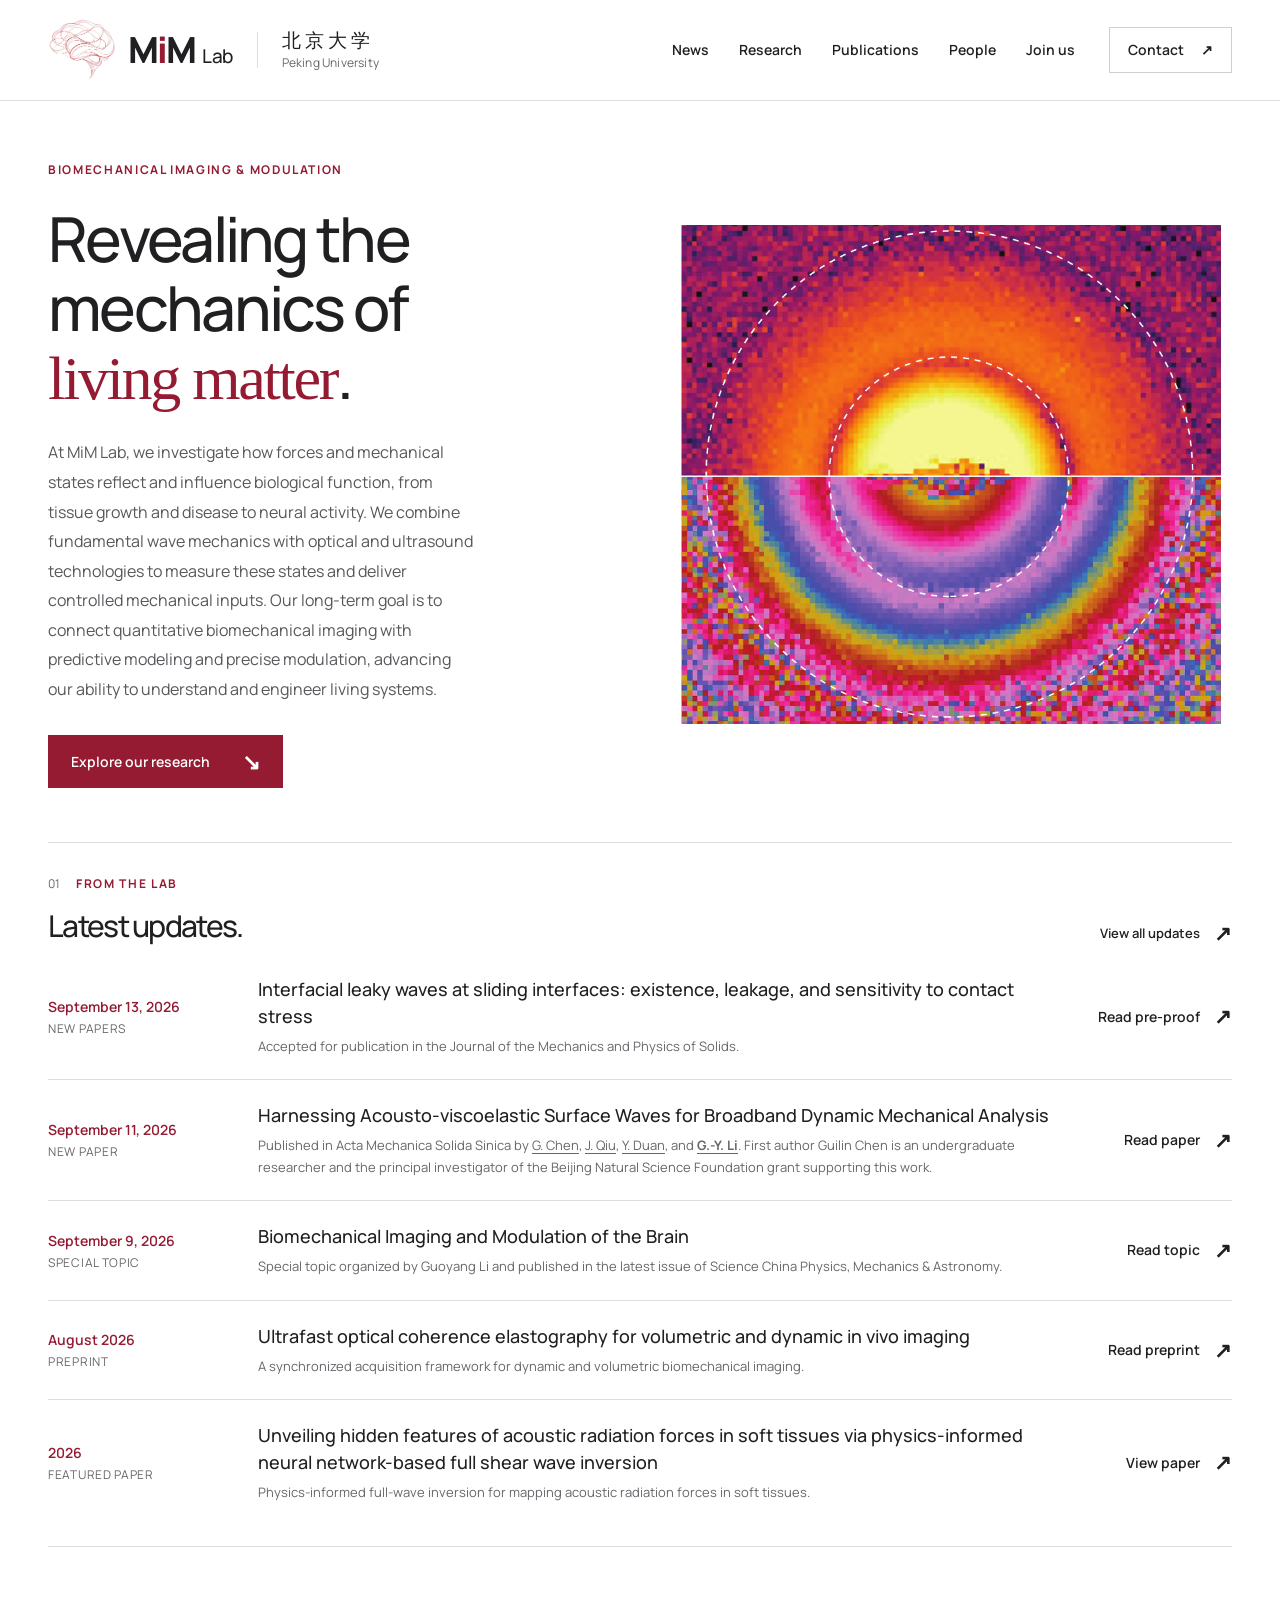
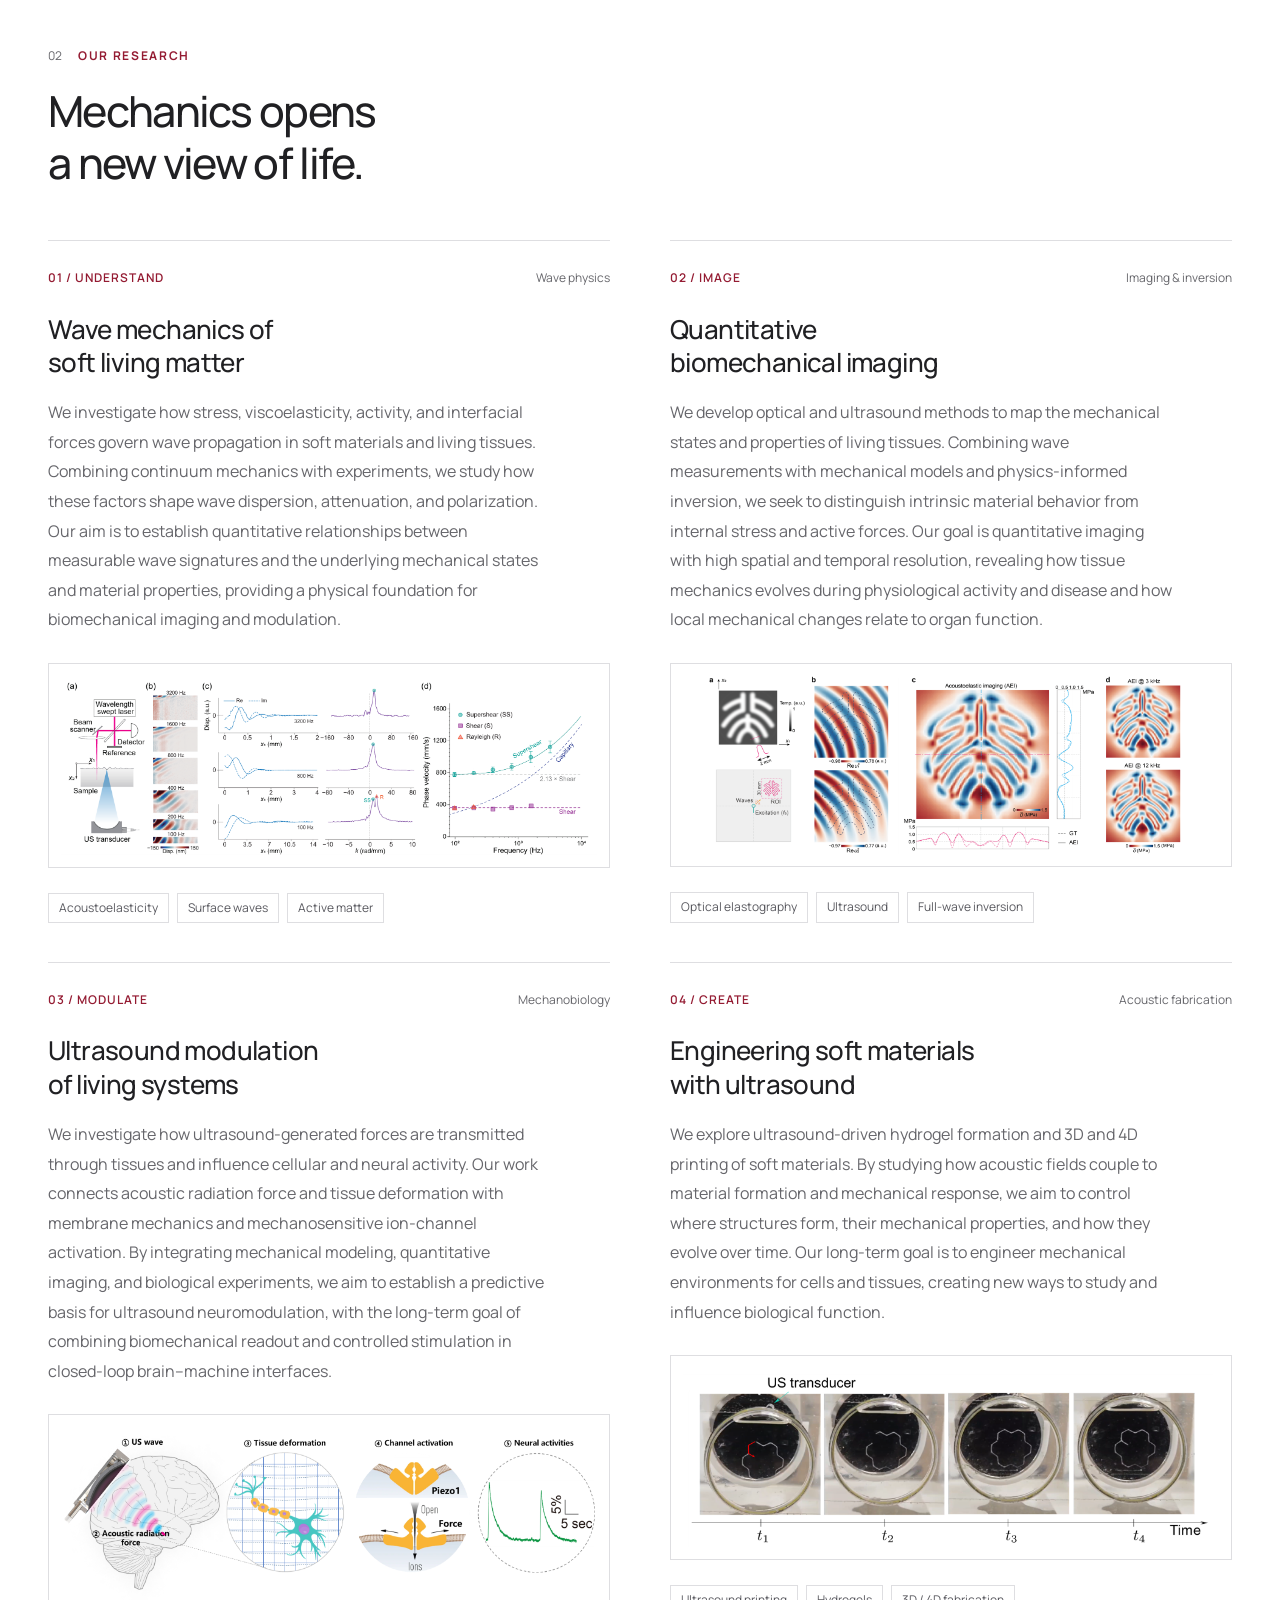
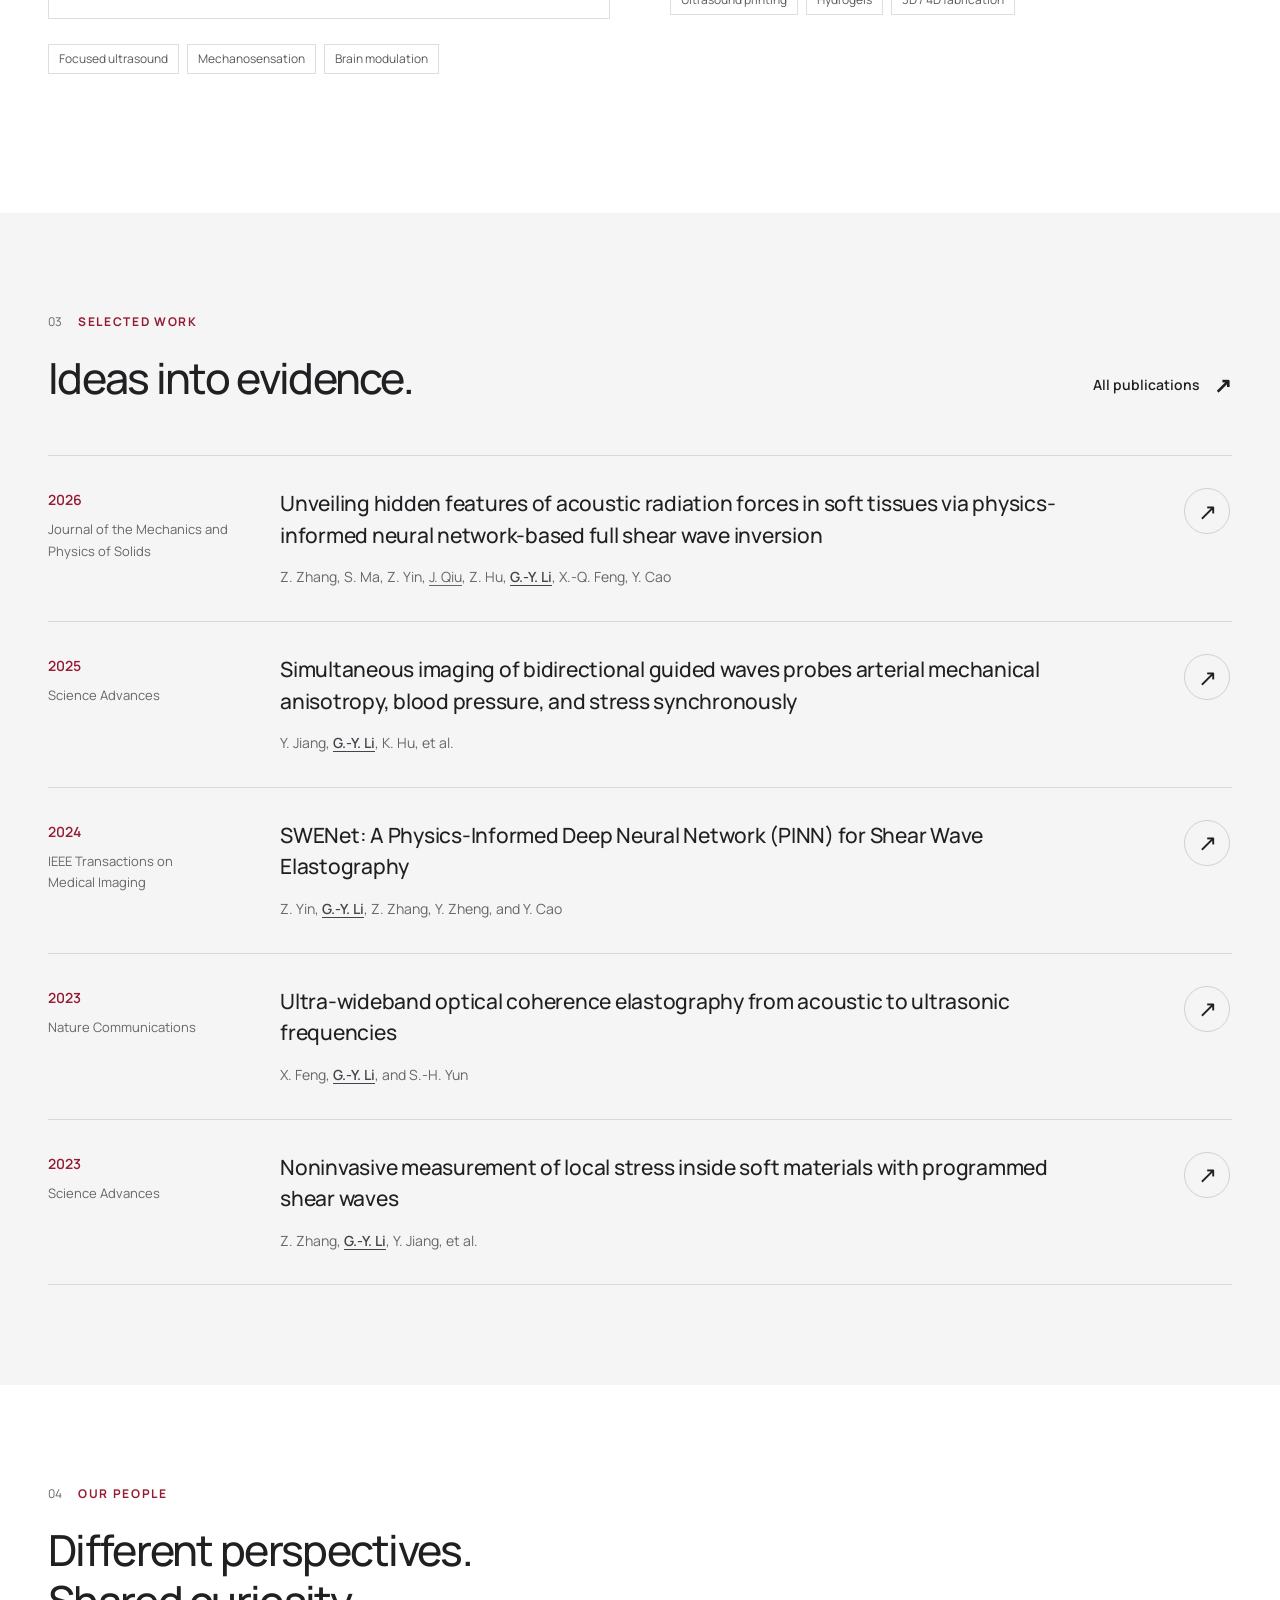
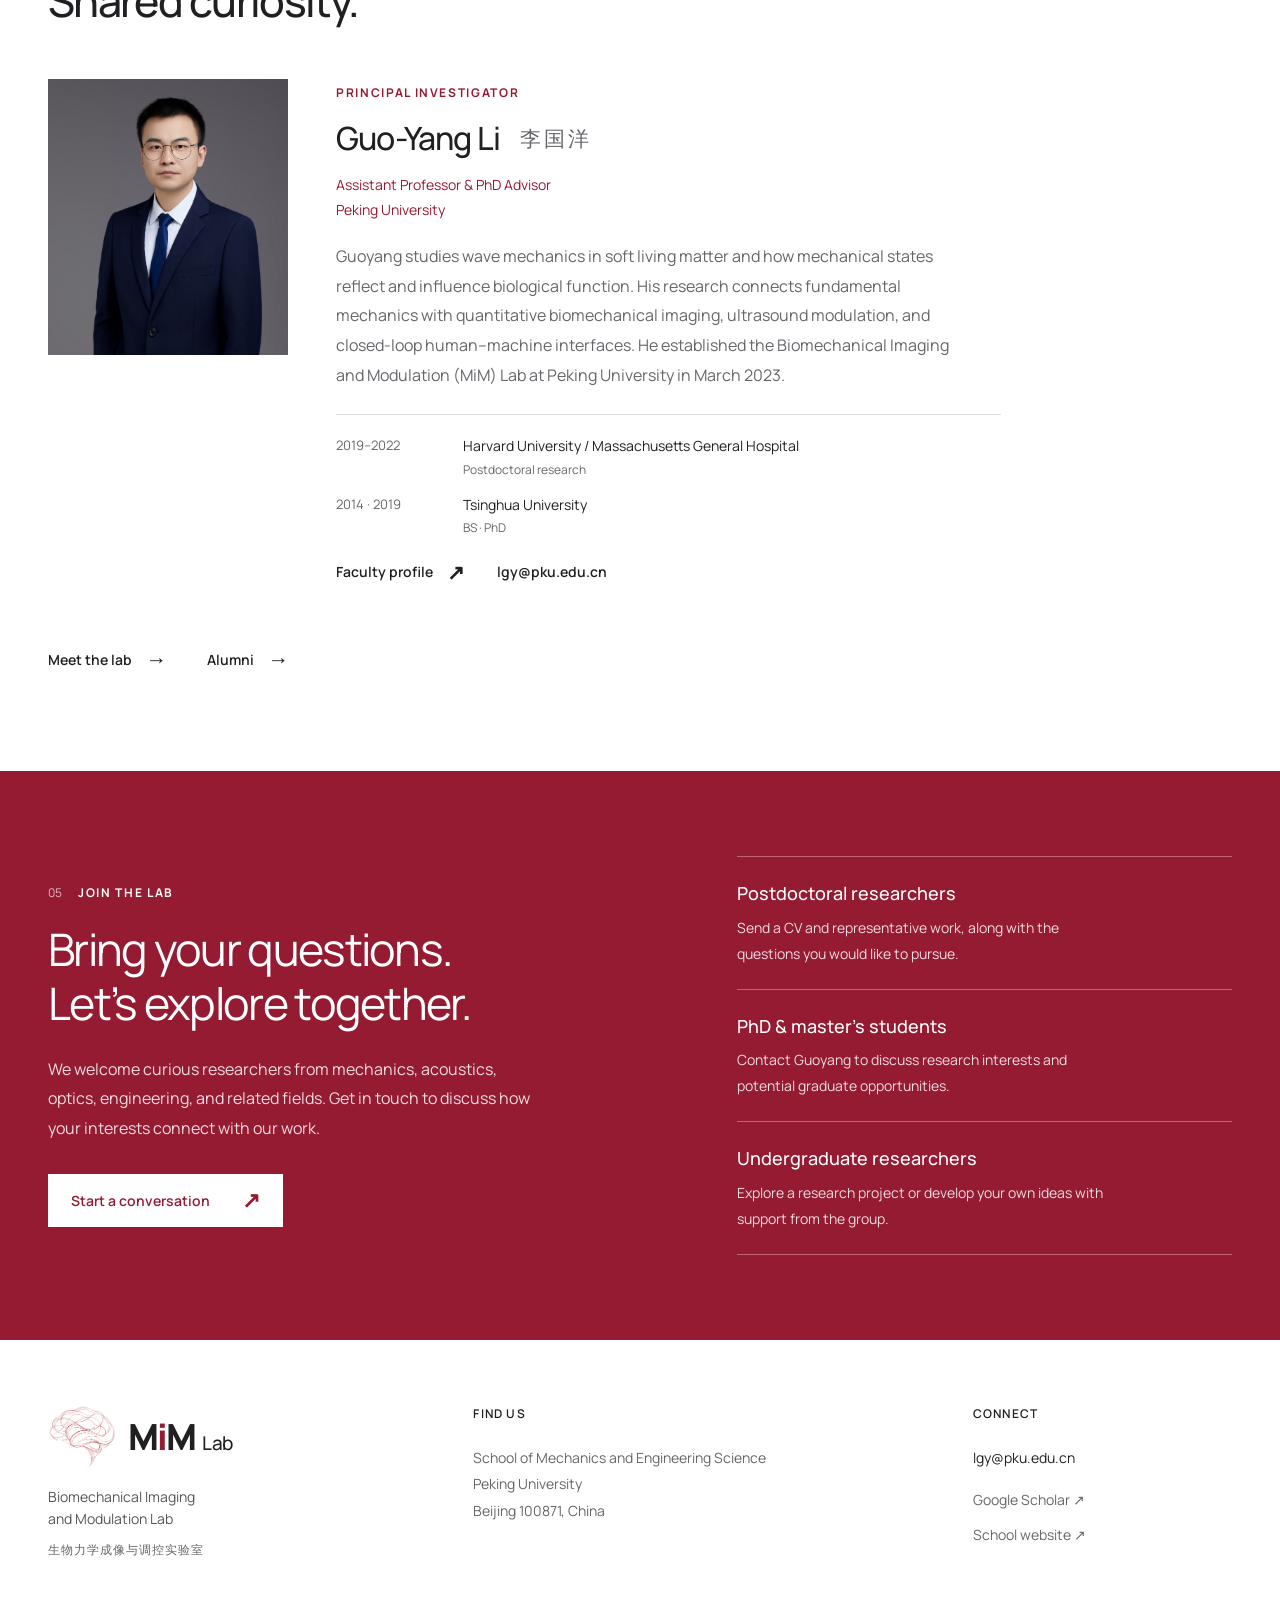
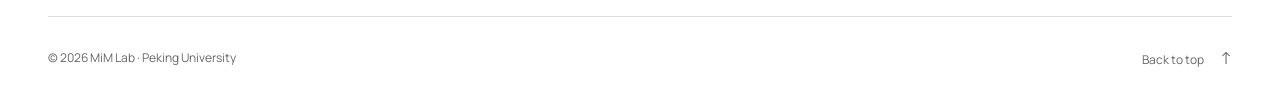
==== index.html @ 03160ec3 "Add files via upload" ====
<!doctype html>
<html lang="en">
<head>
  <meta charset="utf-8">
  <meta name="viewport" content="width=device-width, initial-scale=1">
  <meta name="theme-color" content="#941b32">
  <meta name="description" content="The Biomechanical Imaging and Modulation (MiM) Lab at Peking University explores wave mechanics in living matter and develops new ways to image and modulate tissue mechanics.">
  <meta property="og:title" content="MiM Lab | Biomechanical Imaging and Modulation">
  <meta property="og:description" content="Wave mechanics. Biomechanical imaging. Ultrasound modulation. Explore research and opportunities at Guo-Yang Li’s lab, Peking University.">
  <meta property="og:type" content="website">
  <title>MiM Lab | Biomechanical Imaging and Modulation · Peking University</title>
  <link rel="icon" href="assets/favicon.svg" type="image/svg+xml">
  <link rel="stylesheet" href="styles.css">
  <script src="app.js" defer></script>
</head>
<body>
  <a class="skip-link" href="#main">Skip to content</a>
  <header class="site-header">
    <div class="container header-inner">
      <a class="brand" href="#home" aria-label="MiM Lab home">
        <span class="brand-mark"><img class="lab-logo" src="assets/mim-lab-logo.png" alt="" width="645" height="604"><span class="wordmark">M<span>i</span>M<span class="lab-word">Lab</span></span></span>
        <span class="brand-divider" aria-hidden="true"></span>
        <span class="affiliation"><span lang="zh-CN">北京大学</span><span>Peking University</span></span>
      </a>
      <button class="menu-toggle" type="button" aria-expanded="false" aria-controls="primary-nav"><span class="menu-label">Menu</span><span class="menu-symbol" aria-hidden="true"><span></span><span></span></span></button>
      <nav id="primary-nav" class="primary-nav" aria-label="Main navigation">
        <a href="#news">News</a>
        <a href="#research">Research</a>
        <a href="#publications">Publications</a>
        <a href="#people" data-section="people">People</a>
        <a href="#join">Join us</a>
        <a class="nav-contact" href="#contact">Contact <span aria-hidden="true">↗</span></a>
      </nav>
    </div>
  </header>

  <main id="main">
    <section id="home" class="hero container" aria-labelledby="hero-title">
      <div class="hero-copy">
        <p class="eyebrow">Biomechanical Imaging &amp; Modulation</p>
        <h1 id="hero-title">Revealing the<br>mechanics of<br><em>living matter</em>.</h1>
        <p class="hero-description">At MiM Lab, we investigate how forces and mechanical states reflect and influence biological function, from tissue growth and disease to neural activity. We combine fundamental wave mechanics with optical and ultrasound technologies to measure these states and deliver controlled mechanical inputs. Our long-term goal is to connect quantitative biomechanical imaging with predictive modeling and precise modulation, advancing our ability to understand and engineer living systems.</p>
        <a class="button button-red" href="#research">Explore our research <span aria-hidden="true">↘</span></a>
      </div>
      <figure class="hero-visual">
        <img src="assets/cover.png" alt="Two color maps with concentric patterns and dashed circular guides." width="494" height="533" fetchpriority="high">
      </figure>
    </section>

    <div class="container">
      <section id="news" class="lab-news" aria-labelledby="news-title">
        <div class="news-heading">
          <div><p class="eyebrow section-label"><span>01</span> From the lab</p><h2 id="news-title">Latest updates.</h2></div>
          <div class="news-heading-side"><a class="text-link news-archive-link" href="news.html">View all updates <span aria-hidden="true">↗</span></a></div>
        </div>
        <ol class="news-list">
          <li class="news-item is-latest">
            <div class="news-date"><span><time datetime="2026-09-13">September 13, 2026</time></span><span>New papers</span></div>
            <div class="news-body"><h3><a href="https://www.sciencedirect.com/science/article/abs/pii/S0022509626003558" target="_blank" rel="noopener noreferrer">Interfacial leaky waves at sliding interfaces: existence, leakage, and sensitivity to contact stress</a></h3><p>Accepted for publication in the Journal of the Mechanics and Physics of Solids.</p></div>
            <a class="text-link news-link" href="https://www.sciencedirect.com/science/article/abs/pii/S0022509626003558" target="_blank" rel="noopener noreferrer">Read pre-proof <span aria-hidden="true">↗</span></a>
          </li>
          <li class="news-item">
            <div class="news-date"><span><time datetime="2026-09-11">September 11, 2026</time></span><span>New paper</span></div>
            <div class="news-body"><h3><a href="https://scholar.google.com/citations?view_op=view_citation&amp;hl=en&amp;user=QtkQ_qQAAAAJ&amp;sortby=pubdate&amp;citation_for_view=QtkQ_qQAAAAJ:4fKUyHm3Qg0C" target="_blank" rel="noopener noreferrer">Harnessing Acousto-viscoelastic Surface Waves for Broadband Dynamic Mechanical Analysis</a></h3><p>Published in Acta Mechanica Solida Sinica by <span class="lab-author" title="Guilin Chen">G. Chen</span>, <span class="lab-author" title="Jing Qiu">J. Qiu</span>, <span class="lab-author" title="Yiwei Duan">Y. Duan</span>, and <strong><span class="lab-author" title="Guo-Yang Li">G.-Y. Li</span></strong>. First author Guilin Chen is an undergraduate researcher and the principal investigator of the Beijing Natural Science Foundation grant supporting this work.</p></div>
            <a class="text-link news-link" href="https://scholar.google.com/citations?view_op=view_citation&amp;hl=en&amp;user=QtkQ_qQAAAAJ&amp;sortby=pubdate&amp;citation_for_view=QtkQ_qQAAAAJ:4fKUyHm3Qg0C" target="_blank" rel="noopener noreferrer">Read paper <span aria-hidden="true">↗</span></a>
          </li>
          <li class="news-item">
            <div class="news-date"><span><time datetime="2026-09-09">September 9, 2026</time></span><span>Special topic</span></div>
            <div class="news-body"><h3><a href="https://link.springer.com/article/10.1007/s11433-026-3108-4" target="_blank" rel="noopener noreferrer">Biomechanical Imaging and Modulation of the Brain</a></h3><p>Special topic organized by Guoyang Li and published in the latest issue of Science China Physics, Mechanics &amp; Astronomy.</p></div>
            <a class="text-link news-link" href="https://link.springer.com/article/10.1007/s11433-026-3108-4" target="_blank" rel="noopener noreferrer">Read topic <span aria-hidden="true">↗</span></a>
          </li>
          <li class="news-item">
            <div class="news-date"><span>August 2026</span><span>Preprint</span></div>
            <div class="news-body"><h3><a href="https://arxiv.org/abs/2608.19566" target="_blank" rel="noopener noreferrer">Ultrafast optical coherence elastography for volumetric and dynamic in vivo imaging</a></h3><p>A synchronized acquisition framework for dynamic and volumetric biomechanical imaging.</p></div>
            <a class="text-link news-link" href="https://arxiv.org/abs/2608.19566" target="_blank" rel="noopener noreferrer">Read preprint <span aria-hidden="true">↗</span></a>
          </li>
          <li class="news-item">
            <div class="news-date"><span>2026</span><span>Featured paper</span></div>
            <div class="news-body"><h3><a href="https://www.sciencedirect.com/science/article/pii/S0022509625003023" target="_blank" rel="noopener noreferrer">Unveiling hidden features of acoustic radiation forces in soft tissues via physics-informed neural network-based full shear wave inversion</a></h3><p>Physics-informed full-wave inversion for mapping acoustic radiation forces in soft tissues.</p></div>
            <a class="text-link news-link" href="https://www.sciencedirect.com/science/article/pii/S0022509625003023" target="_blank" rel="noopener noreferrer">View paper <span aria-hidden="true">↗</span></a>
          </li>
        </ol>
      </section>
    </div>

    <section id="research" class="section container" aria-labelledby="research-title">
      <div class="section-heading">
        <div><p class="eyebrow section-label"><span>02</span> Our research</p><h2 id="research-title">Mechanics opens<br>a new view of life.</h2></div>
      </div>
      <div class="research-grid">
        <article class="research-item">
          <div class="research-top"><span class="research-index">01 / UNDERSTAND</span><span class="research-keyword">Wave physics</span></div>
          <h3>Wave mechanics of<br>soft living matter</h3>
          <p>We investigate how stress, viscoelasticity, activity, and interfacial forces govern wave propagation in soft materials and living tissues. Combining continuum mechanics with experiments, we study how these factors shape wave dispersion, attenuation, and polarization. Our aim is to establish quantitative relationships between measurable wave signatures and the underlying mechanical states and material properties, providing a physical foundation for biomechanical imaging and modulation.</p>
          <figure class="research-figure"><img src="assets/research/fig1.png" width="1772" height="591" alt="Ultrasound excitation, optical measurement, wave fields and dispersion of supershear, shear and Rayleigh waves." loading="lazy" decoding="async"></figure>
          <ul class="tags" aria-label="Research topics"><li>Acoustoelasticity</li><li>Surface waves</li><li>Active matter</li></ul>
        </article>
        <article class="research-item">
          <div class="research-top"><span class="research-index">02 / IMAGE</span><span class="research-keyword">Imaging &amp; inversion</span></div>
          <h3>Quantitative<br>biomechanical imaging</h3>
          <p>We develop optical and ultrasound methods to map the mechanical states and properties of living tissues. Combining wave measurements with mechanical models and physics-informed inversion, we seek to distinguish intrinsic material behavior from internal stress and active forces. Our goal is quantitative imaging with high spatial and temporal resolution, revealing how tissue mechanics evolves during physiological activity and disease and how local mechanical changes relate to organ function.</p>
          <figure class="research-figure"><img src="assets/research/fig2.png" width="1772" height="590" alt="Acoustoelastic imaging workflow showing measured wave fields and reconstructed stress distributions." loading="lazy" decoding="async"></figure>
          <ul class="tags" aria-label="Research topics"><li>Optical elastography</li><li>Ultrasound</li><li>Full-wave inversion</li></ul>
        </article>
        <article class="research-item">
          <div class="research-top"><span class="research-index">03 / MODULATE</span><span class="research-keyword">Mechanobiology</span></div>
          <h3>Ultrasound modulation<br>of living systems</h3>
          <p>We investigate how ultrasound-generated forces are transmitted through tissues and influence cellular and neural activity. Our work connects acoustic radiation force and tissue deformation with membrane mechanics and mechanosensitive ion-channel activation. By integrating mechanical modeling, quantitative imaging, and biological experiments, we aim to establish a predictive basis for ultrasound neuromodulation, with the long-term goal of combining biomechanical readout and controlled stimulation in closed-loop brain–machine interfaces.</p>
          <figure class="research-figure"><img src="assets/research/fig3.png" width="1759" height="586" alt="Ultrasound-induced acoustic radiation force, tissue deformation, Piezo1 activation and a cellular response trace." loading="lazy" decoding="async"></figure>
          <ul class="tags" aria-label="Research topics"><li>Focused ultrasound</li><li>Mechanosensation</li><li>Brain modulation</li></ul>
        </article>
        <article class="research-item">
          <div class="research-top"><span class="research-index">04 / CREATE</span><span class="research-keyword">Acoustic fabrication</span></div>
          <h3>Engineering soft materials<br>with ultrasound</h3>
          <p>We explore ultrasound-driven hydrogel formation and 3D and 4D printing of soft materials. By studying how acoustic fields couple to material formation and mechanical response, we aim to control where structures form, their mechanical properties, and how they evolve over time. Our long-term goal is to engineer mechanical environments for cells and tissues, creating new ways to study and influence biological function.</p>
          <figure class="research-figure"><img src="assets/research/fig4.png" width="1759" height="586" alt="Time sequence showing an ultrasound transducer and changes in the shape of a soft structure." loading="lazy" decoding="async"></figure>
          <ul class="tags" aria-label="Research topics"><li>Ultrasound printing</li><li>Hydrogels</li><li>3D / 4D fabrication</li></ul>
        </article>
      </div>
    </section>

    <section id="publications" class="publications section" aria-labelledby="publications-title">
      <div class="container">
        <div class="section-heading publications-heading">
          <div><p class="eyebrow section-label"><span>03</span> Selected work</p><h2 id="publications-title">Ideas into evidence.</h2></div>
          <a class="text-link" href="publications.html">All publications <span aria-hidden="true">↗</span></a>
        </div>
        <div class="publication-list">
          <article class="publication">
            <div class="publication-meta"><span class="publication-year">2026</span><span>Journal of the Mechanics and Physics of Solids</span></div>
            <div class="publication-body"><h3><a href="https://www.sciencedirect.com/science/article/pii/S0022509625003023" target="_blank" rel="noopener noreferrer">Unveiling hidden features of acoustic radiation forces in soft tissues via physics-informed neural network-based full shear wave inversion</a></h3><p>Z. Zhang, S. Ma, Z. Yin, <span class="lab-author" title="Jing Qiu">J. Qiu</span>, Z. Hu, <strong><span class="lab-author" title="Guo-Yang Li">G.-Y. Li</span></strong>, X.-Q. Feng, Y. Cao</p></div>
            <a class="paper-link" href="https://www.sciencedirect.com/science/article/pii/S0022509625003023" target="_blank" rel="noopener noreferrer" aria-label="Read the acoustic radiation force inversion paper"><span aria-hidden="true">↗</span></a>
          </article>
          <article class="publication">
            <div class="publication-meta"><span class="publication-year">2025</span><span>Science Advances</span></div>
            <div class="publication-body"><h3><a href="https://doi.org/10.1126/sciadv.adv5660" target="_blank" rel="noopener noreferrer">Simultaneous imaging of bidirectional guided waves probes arterial mechanical anisotropy, blood pressure, and stress synchronously</a></h3><p>Y. Jiang, <strong><span class="lab-author" title="Guo-Yang Li">G.-Y. Li</span></strong>, K. Hu, et al.</p></div>
            <a class="paper-link" href="https://doi.org/10.1126/sciadv.adv5660" target="_blank" rel="noopener noreferrer" aria-label="Read the 2025 Science Advances paper on arterial guided waves"><span aria-hidden="true">↗</span></a>
          </article>
          <article class="publication">
            <div class="publication-meta"><span class="publication-year">2024</span><span>IEEE Transactions on<br>Medical Imaging</span></div>
            <div class="publication-body"><h3><a href="https://doi.org/10.1109/TMI.2023.3338178" target="_blank" rel="noopener noreferrer">SWENet: A Physics-Informed Deep Neural Network (PINN) for Shear Wave Elastography</a></h3><p>Z. Yin, <strong><span class="lab-author" title="Guo-Yang Li">G.-Y. Li</span></strong>, Z. Zhang, Y. Zheng, and Y. Cao</p></div>
            <a class="paper-link" href="https://doi.org/10.1109/TMI.2023.3338178" target="_blank" rel="noopener noreferrer" aria-label="Read the SWENet paper"><span aria-hidden="true">↗</span></a>
          </article>
          <article class="publication">
            <div class="publication-meta"><span class="publication-year">2023</span><span>Nature Communications</span></div>
            <div class="publication-body"><h3><a href="https://doi.org/10.1038/s41467-023-40625-y" target="_blank" rel="noopener noreferrer">Ultra-wideband optical coherence elastography from acoustic to ultrasonic frequencies</a></h3><p>X. Feng, <strong><span class="lab-author" title="Guo-Yang Li">G.-Y. Li</span></strong>, and S.-H. Yun</p></div>
            <a class="paper-link" href="https://doi.org/10.1038/s41467-023-40625-y" target="_blank" rel="noopener noreferrer" aria-label="Read the ultra-wideband optical coherence elastography paper"><span aria-hidden="true">↗</span></a>
          </article>
          <article class="publication">
            <div class="publication-meta"><span class="publication-year">2023</span><span>Science Advances</span></div>
            <div class="publication-body"><h3><a href="https://doi.org/10.1126/sciadv.add4082" target="_blank" rel="noopener noreferrer">Noninvasive measurement of local stress inside soft materials with programmed shear waves</a></h3><p>Z. Zhang, <strong><span class="lab-author" title="Guo-Yang Li">G.-Y. Li</span></strong>, Y. Jiang, et al.</p></div>
            <a class="paper-link" href="https://doi.org/10.1126/sciadv.add4082" target="_blank" rel="noopener noreferrer" aria-label="Read the programmed shear waves stress measurement paper"><span aria-hidden="true">↗</span></a>
          </article>
        </div>
      </div>
    </section>

    <section id="people" class="section container" aria-labelledby="people-title">
      <div class="section-heading">
        <div><p class="eyebrow section-label"><span>04</span> Our people</p><h2 id="people-title">Different perspectives.<br>Shared curiosity.</h2></div>
      </div>
      <article class="pi-profile">
        <figure class="pi-portrait"><img src="assets/guoyang-li.jpg" alt="Guo-Yang Li, principal investigator of the MiM Lab" width="1472" height="1692" loading="lazy"></figure>
        <div class="pi-bio">
          <p class="eyebrow">Principal investigator</p>
          <h3>Guo-Yang Li <span lang="zh-CN">李国洋</span></h3>
          <p class="pi-position">Assistant Professor &amp; PhD Advisor<br>Peking University</p>
          <p>Guoyang studies wave mechanics in soft living matter and how mechanical states reflect and influence biological function. His research connects fundamental mechanics with quantitative biomechanical imaging, ultrasound modulation, and closed-loop human–machine interfaces. He established the Biomechanical Imaging and Modulation (MiM) Lab at Peking University in March 2023.</p>
          <div class="education" aria-label="Education and experience">
            <div><span>2019–2022</span><p>Harvard University / Massachusetts General Hospital<small>Postdoctoral research</small></p></div>
            <div><span>2014 · 2019</span><p>Tsinghua University<small>BS · PhD</small></p></div>
          </div>
          <div class="profile-links"><a class="text-link" href="https://mech.pku.edu.cn/jzyg/szdw/L/a373c9d3a0cb4d0e8516825bb2719d7d.htm" target="_blank" rel="noopener noreferrer">Faculty profile <span aria-hidden="true">↗</span></a><a class="text-link" href="mailto:lgy@pku.edu.cn">lgy@pku.edu.cn</a></div>
        </div>
      </article>
      <div class="people-links"><a class="text-link" href="people.html">Meet the lab <span aria-hidden="true">→</span></a><a class="text-link" href="people.html#alumni">Alumni <span aria-hidden="true">→</span></a></div>
    </section>

    <section id="join" class="join-section" aria-labelledby="join-title">
      <div class="container join-inner">
        <div class="join-copy"><p class="eyebrow section-label"><span>05</span> Join the lab</p><h2 id="join-title">Bring your questions.<br>Let’s explore together.</h2><p>We welcome curious researchers from mechanics, acoustics, optics, engineering, and related fields. Get in touch to discuss how your interests connect with our work.</p><a class="button button-white" href="mailto:lgy@pku.edu.cn?subject=Inquiry%20about%20joining%20MiM%20Lab">Start a conversation <span aria-hidden="true">↗</span></a></div>
        <div class="opportunities">
          <div><h3>Postdoctoral researchers</h3><p>Send a CV and representative work, along with the questions you would like to pursue.</p></div>
          <div><h3>PhD &amp; master’s students</h3><p>Contact Guoyang to discuss research interests and potential graduate opportunities.</p></div>
          <div><h3>Undergraduate researchers</h3><p>Explore a research project or develop your own ideas with support from the group.</p></div>
        </div>
      </div>
    </section>
  </main>

  <footer id="contact" class="site-footer">
    <div class="container">
      <div class="footer-main">
        <div class="footer-identity"><a class="footer-brand" href="#home" aria-label="Back to MiM Lab home"><img class="lab-logo" src="assets/mim-lab-logo.png" alt="" width="645" height="604" loading="lazy"><span class="wordmark">M<span>i</span>M<span class="lab-word">Lab</span></span></a><p>Biomechanical Imaging<br>and Modulation Lab</p><span lang="zh-CN">生物力学成像与调控实验室</span></div>
        <div><h2>Find us</h2><address>School of Mechanics and Engineering Science<br>Peking University<br>Beijing 100871, China</address></div>
        <div><h2>Connect</h2><a class="footer-email" href="mailto:lgy@pku.edu.cn">lgy@pku.edu.cn</a><a href="https://scholar.google.com/citations?hl=en&amp;user=QtkQ_qQAAAAJ" target="_blank" rel="noopener noreferrer">Google Scholar <span aria-hidden="true">↗</span></a><a href="https://mech.pku.edu.cn/" target="_blank" rel="noopener noreferrer">School website <span aria-hidden="true">↗</span></a></div>
      </div>
      <div class="footer-bottom"><p>© 2026 MiM Lab · Peking University</p><a href="#home">Back to top <span aria-hidden="true">↑</span></a></div>
    </div>
  </footer>
</body>
</html>
---- styles.css ----
@font-face{font-family:Manrope;src:url('assets/manrope-latin.woff2') format('woff2');font-style:normal;font-weight:400 800;font-display:swap}
:root{--ink:#202023;--muted:#66666b;--red:#941b32;--red-dark:#791328;--line:#dedee1;--paper:#fff;--soft:#f5f5f6;--serif:Georgia,'Times New Roman',serif;--sans:Manrope,Arial,'Helvetica Neue','Microsoft YaHei',sans-serif;--width:1280px;--gutter:48px}
*{box-sizing:border-box}
html{scroll-behavior:smooth;scroll-padding-top:112px}
body{margin:0;background:var(--paper);color:var(--ink);font-family:var(--sans);font-size:16px;line-height:1.7;-webkit-font-smoothing:antialiased}
em,i{font-style:normal}
body,button,a{-webkit-tap-highlight-color:transparent}
a{color:inherit;text-decoration:none}
button{font:inherit;color:inherit}
img{max-width:100%;height:auto;display:block}
h1,h2,h3,h4,p,figure{margin:0}
a,button{touch-action:manipulation}
a:focus-visible,button:focus-visible{outline:3px solid #ba4c65;outline-offset:6px}
::selection{background:#ead1d7;color:#511123}
.container{width:min(var(--width),calc(100% - var(--gutter)*2));margin-inline:auto}
.skip-link{position:fixed;z-index:100;left:16px;top:12px;padding:10px 20px;background:var(--ink);color:white;transform:translateY(-160%)}
.skip-link:focus{transform:none}
.site-header{position:sticky;top:0;z-index:20;border-bottom:1px solid var(--line);background:rgba(255,255,255,.97)}
.header-inner{min-height:100px;display:flex;align-items:center;justify-content:space-between;gap:30px}
.brand{display:inline-flex;align-items:center;gap:24px;flex-shrink:0}
.brand-mark,.footer-brand{display:inline-flex;align-items:center;gap:12px;vertical-align:middle}
.lab-logo{width:68px;height:auto;flex-shrink:0}
.wordmark{display:inline-block;font-size:36px;font-weight:800;line-height:1.2;letter-spacing:-2px;white-space:nowrap}
.wordmark>span:not(.lab-word){color:var(--red)}
.wordmark .lab-word{font-size:19px;font-weight:500;letter-spacing:-.5px;margin-left:7px}
.brand-divider{height:36px;width:1px;background:var(--line)}
.affiliation{display:flex;flex-direction:column;line-height:1.4}
.affiliation span:first-child{font-family:var(--serif);font-size:19px;letter-spacing:4px}
.affiliation span:last-child{font-size:12px;color:var(--muted);letter-spacing:.2px}
.primary-nav{display:flex;align-items:center;gap:30px;font-size:14px;font-weight:600}
.primary-nav>a{position:relative;padding:10px 0;white-space:nowrap}
.primary-nav>a:not(.nav-contact)::after{content:'';position:absolute;height:2px;background:var(--red);left:0;right:0;bottom:3px;transform:scaleX(0);transform-origin:left;transition:transform .2s}
.primary-nav>a:hover::after,.primary-nav>a[aria-current='location']::after,.primary-nav>a[aria-current='page']::after{transform:scaleX(1)}
.primary-nav .nav-contact{border:1px solid #cfcfd2;padding:10px 18px;margin-left:4px}
.nav-contact span{margin-left:14px}
.nav-contact:hover{border-color:var(--red);color:var(--red)}
.menu-toggle{display:none}
.hero{display:grid;grid-template-columns:1.06fr 1fr;align-items:center;gap:36px;padding-block:60px 54px}
.eyebrow{font-size:12px;font-weight:700;letter-spacing:1.65px;text-transform:uppercase;color:var(--red);line-height:1.55}
.hero h1{font-size:clamp(46px,4.85vw,72px);line-height:1.11;font-weight:500;letter-spacing:-2.7px;margin-top:25px}
.hero h1 em{font-family:var(--serif);font-weight:400;letter-spacing:-2.3px;color:var(--red)}
.hero-description{font-size:16px;line-height:1.85;max-width:430px;margin-top:25px;color:#57575c}
.button{display:inline-flex;align-items:center;justify-content:space-between;gap:32px;padding:14px 22px;font-size:14px;font-weight:600;min-height:52px;border:1px solid transparent;transition:background .18s,transform .18s}
.button:hover{transform:translateY(-2px)}
.button span{font-size:22px;line-height:1}
.button-red{background:var(--red);color:#fff;margin-top:30px}
.button-red:hover{background:var(--red-dark)}
.hero-location{font-size:12px;line-height:1.75;color:var(--muted);margin-top:35px}
.hero-visual{position:relative;align-self:stretch;display:flex;flex-direction:column;justify-content:center;min-width:0}
.hero-visual>img{display:block;width:100%;height:auto;object-fit:contain;background:#fff}
.hero-visual figcaption{display:flex;align-items:center;justify-content:flex-end;gap:16px;padding-top:12px;font-size:12px;line-height:1.5;color:var(--muted)}
.image-note{font-size:12px;text-align:right}
.latest{display:grid;grid-template-columns:180px 1fr auto;align-items:center;gap:34px;padding:25px 0;border-block:1px solid var(--line)}
.latest-label{display:flex;flex-direction:column;gap:5px}
.latest-label>span:last-child{font-size:12px;color:var(--muted)}
.latest-title{max-width:680px;font-size:16px;font-weight:500;line-height:1.65}
.latest-title:hover{color:var(--red)}
.text-link{display:inline-flex;align-items:center;gap:14px;font-size:14px;font-weight:600;line-height:1.6}
.text-link span{font-size:21px;line-height:1;flex-shrink:0}
.text-link:hover{color:var(--red)}
.latest-link{white-space:nowrap}
.lab-news{padding-block:32px 20px;border-block:1px solid var(--line)}
.news-heading{display:flex;justify-content:space-between;align-items:flex-end;gap:48px;margin-bottom:10px}
.news-heading .section-label{margin-bottom:14px}
.news-heading h2{font-size:30px}
.news-heading-side{display:flex;flex-direction:column;align-items:flex-end;gap:8px}
.news-intro{font-size:16px;line-height:1.85;max-width:380px;color:var(--muted);padding-bottom:3px}
.news-archive-link{font-size:13px}
.news-list{list-style:none;margin:0;padding:0}
.news-item{display:grid;grid-template-columns:180px minmax(0,1fr) auto;gap:30px;align-items:center;padding:22px 0;border-top:1px solid var(--line)}
.news-item:first-child{border-top:0}
.news-date{display:flex;flex-direction:column;gap:3px;font-size:13px;line-height:1.5;color:var(--muted)}
.news-date span:first-child{font-size:14px;font-weight:600;color:var(--red)}
.news-date span:last-child{font-size:12px;letter-spacing:.7px;text-transform:uppercase}
.news-body h3{font-size:18px;font-weight:500;line-height:1.5;max-width:800px}
.news-body h3 a:hover{color:var(--red)}
.news-body p{font-size:13px;color:var(--muted);line-height:1.65;margin-top:6px;max-width:780px}
.news-link{white-space:nowrap}
.research-figure{margin:28px 0 0;background:#fff;border:1px solid var(--line);padding:12px}
.research-figure.is-placeholder{min-height:180px}
.research-figure img,.research-figure svg{display:block;width:100%;height:auto}
.research-figure .figure-label{font-family:var(--sans);font-size:13px;fill:var(--muted);letter-spacing:.15px}
.research-figure figcaption{font-size:12px;line-height:1.5;color:var(--muted);padding-top:8px}
.news-page{padding-top:80px}
.news-page h1{font-size:clamp(36px,4vw,56px);font-weight:500;line-height:1.2;letter-spacing:-1.7px}
.news-page .news-list{border-top:1px solid var(--line)}
.news-page .news-body h2{font-size:22px;font-weight:500;line-height:1.5;max-width:800px}
.news-page .news-body h2 a:hover{color:var(--red)}
.section{padding-block:100px}
.section-heading{display:flex;justify-content:space-between;align-items:flex-end;gap:48px;margin-bottom:52px}
.section-label{display:flex;gap:16px;align-items:center;margin-bottom:20px}
.section-label>span{font-size:12px;font-weight:400;color:var(--muted);letter-spacing:0}
h2{font-size:clamp(32px,3.35vw,48px);font-weight:500;line-height:1.2;letter-spacing:-1.7px}
.section-intro{font-size:16px;line-height:1.85;max-width:395px;color:var(--muted);padding-bottom:3px}
.research-grid{display:grid;grid-template-columns:repeat(2,minmax(0,1fr));column-gap:60px}
.research-item{border-top:1px solid var(--line);padding:27px 0 39px}
.research-top{display:flex;align-items:center;justify-content:space-between;gap:18px;flex-wrap:wrap;margin-bottom:24px}
.research-index{font-size:12px;letter-spacing:1px;color:var(--red);font-weight:600}
.research-keyword{font-size:12px;color:var(--muted)}
.research-item h3{font-size:26px;font-weight:500;line-height:1.3;letter-spacing:-.6px;margin-bottom:18px}
.research-item>p{color:var(--muted);font-size:16px;line-height:1.85;max-width:505px}
.tags{display:flex;flex-wrap:wrap;gap:8px;padding:0;margin:25px 0 0;list-style:none}
.tags li{border:1px solid var(--line);padding:4px 10px;font-size:12px;line-height:1.7;color:#59595f}
.publications{background:var(--soft)}
.publications-page{padding-top:80px}
.publications-page h1{font-size:clamp(36px,4vw,56px);font-weight:500;line-height:1.2;letter-spacing:-1.7px}
.publications-heading{align-items:flex-end}
.publications-heading>.text-link{padding-bottom:7px;text-align:right}
.publication{display:grid;grid-template-columns:200px minmax(0,1fr) 48px;gap:32px;border-top:1px solid #d7d7dc;padding:32px 0;align-items:start}
.publication:last-child{border-bottom:1px solid #d7d7dc}
.publication-meta{display:flex;flex-direction:column;gap:8px;font-size:13px;line-height:1.65;color:var(--muted)}
.publication-year{font-size:14px;color:var(--red);font-weight:600}
.publication h3{font-size:21px;font-weight:500;line-height:1.5;letter-spacing:-.25px;max-width:780px}
.publications-page .publication h2{font-size:21px;font-weight:500;line-height:1.5;letter-spacing:-.25px;max-width:780px}
.archive-note{max-width:760px;color:var(--muted);font-size:15px;line-height:1.7;margin:0 0 12px}
.publication h3 a:hover{color:var(--red)}
.publications-page .publication h2 a:hover{color:var(--red)}
.publication-body>p{font-size:14px;color:var(--muted);margin-top:14px;line-height:1.7}
.publication-body strong{font-weight:600;color:#44444a}
.lab-author{text-decoration-line:underline;text-decoration-thickness:1px;text-underline-offset:.2em}
.paper-link{width:46px;height:46px;display:grid;place-items:center;border:1px solid #d0d0d5;border-radius:50%;font-size:23px;transition:background .18s,color .18s,border-color .18s}
.paper-link:hover{background:var(--red);border-color:var(--red);color:white}
.pi-profile{display:grid;grid-template-columns:240px minmax(0,1fr);gap:48px;padding-bottom:65px}
.pi-portrait{margin:0;align-self:start;width:100%;max-width:240px}
.pi-portrait img{width:100%;height:auto;background:#77767c}
.pi-bio{padding-top:5px;max-width:665px}
.pi-bio h3{font-size:32px;font-weight:500;line-height:1.4;letter-spacing:-.8px;margin-top:14px;display:flex;flex-wrap:wrap;align-items:center;gap:20px}
.pi-bio h3>span{font-size:21px;font-weight:400;letter-spacing:3px;color:var(--muted)}
.pi-position{font-size:14px;line-height:1.75;color:var(--red);margin-top:12px}
.pi-bio>p:not(.eyebrow):not(.pi-position){font-size:16px;color:var(--muted);line-height:1.85;margin-top:20px;max-width:620px}
.education{margin-top:24px;padding-top:20px;border-top:1px solid var(--line);display:flex;flex-direction:column;gap:15px}
.education>div{display:grid;grid-template-columns:107px 1fr;gap:20px;font-size:14px;line-height:1.6}
.education>div>span{color:var(--muted);font-size:13px}
.education small{display:block;font-size:12px;color:var(--muted);margin-top:2px}
.profile-links{display:flex;flex-wrap:wrap;gap:32px;margin-top:24px}
.team-heading{display:flex;justify-content:space-between;align-items:center;gap:24px;margin-bottom:26px}
.team-heading h3{font-size:25px;font-weight:500;letter-spacing:-.5px}
.team-grid{display:grid;grid-template-columns:repeat(4,minmax(0,1fr));gap:0 32px;list-style:none;margin:0;padding:0}
.team-grid>li{padding:23px 0;border-top:1px solid var(--line)}
.member-portrait{width:130px;height:165px;max-width:100%;object-fit:contain;object-position:center bottom;background:#fff;margin-bottom:13px}
.alumni{margin-top:52px}
.people-page h1{font-size:clamp(36px,4vw,56px);font-weight:500;line-height:1.2;letter-spacing:-1.7px}
.people-links{display:flex;flex-wrap:wrap;gap:24px 40px}
.team-grid h4{font-size:17px;font-weight:600;line-height:1.7;display:flex;flex-wrap:wrap;gap:12px;align-items:baseline}
.team-grid h4>span{font-size:14px;color:var(--muted);font-weight:400;letter-spacing:1px}
.team-grid p{font-size:13px;color:var(--muted);margin-top:5px}
.join-section{background:var(--red);color:white;padding-block:85px}
.join-inner{display:grid;grid-template-columns:1.2fr 1fr;gap:95px;align-items:center}
.join-copy .eyebrow{color:#fff}
.join-copy .section-label>span{color:#e4b7c1}
.join-copy h2{font-size:clamp(34px,3.5vw,48px);font-weight:400;line-height:1.2}
.join-copy h2 em{font-family:var(--serif);font-weight:400;letter-spacing:-.8px}
.join-copy>p:not(.eyebrow){color:#f0dce1;margin-top:25px;line-height:1.85;max-width:500px}
.button-white{background:white;color:var(--red);margin-top:30px}
.button-white:hover{background:#f1e9ec}
.opportunities>div{border-top:1px solid #bd667a;padding:22px 0}
.opportunities>div:last-child{border-bottom:1px solid #bd667a}
.opportunities h3{font-size:18px;font-weight:500;line-height:1.6}
.opportunities p{font-size:14px;line-height:1.85;color:#f0dce1;margin-top:7px;max-width:375px}
.site-footer{padding-top:65px}
.footer-main{display:grid;grid-template-columns:1fr 1.2fr .7fr;gap:55px;padding-bottom:55px}
.footer-identity>p{font-size:14px;line-height:1.6;color:#55555b;margin-top:17px}
.footer-identity>span{font-size:12px;letter-spacing:1px;display:block;margin-top:10px;color:var(--muted)}
.footer-main h2{font-size:12px;line-height:1.5;letter-spacing:1.2px;text-transform:uppercase;font-weight:600;margin-bottom:22px}
.footer-main address{font-style:normal;font-size:14px;line-height:1.9;color:var(--muted)}
.footer-main>div:last-child>a{display:block;width:fit-content;font-size:14px;line-height:1.9;color:var(--muted);margin-bottom:8px}
.footer-main>div:last-child>a.footer-email{color:var(--ink);margin-bottom:16px}
.footer-main>div:last-child>a:hover{color:var(--red)}
.footer-bottom{border-top:1px solid var(--line);display:flex;justify-content:space-between;gap:20px;align-items:center;padding-block:22px;font-size:12px;color:var(--muted)}
.footer-bottom>a{padding-block:5px}
.footer-bottom>a span{padding-left:14px;font-size:17px}
@media(min-width:1500px){.hero{padding-block:72px 62px}}
@media(max-width:1100px){:root{--gutter:32px}.primary-nav{gap:22px}.brand{gap:17px}.affiliation{display:none}.brand-divider{display:none}.hero{gap:28px}.hero h1{font-size:clamp(44px,5.2vw,61px);letter-spacing:-2px}.hero h1 em{letter-spacing:-1.7px}.hero-visual figcaption{flex-direction:column;align-items:flex-end;gap:2px}.hero-description{font-size:16px}.latest{grid-template-columns:155px 1fr;gap:20px}.latest-link{grid-column:2;padding-top:0}.latest-title{grid-row:span 1}.latest-label{grid-row:span 2;align-self:center}.section{padding-block:80px}.research-grid{column-gap:38px}.section-intro{max-width:340px}.publication{grid-template-columns:165px minmax(0,1fr) 46px;gap:26px}.pi-profile{grid-template-columns:240px minmax(0,1fr);gap:40px}.pi-bio h3{font-size:28px;gap:12px}.join-inner{gap:50px}.footer-main{gap:35px}}
@media(max-width:1100px){.team-grid{grid-template-columns:repeat(3,minmax(0,1fr));gap:0 30px}}
@media(max-width:1100px){.news-item{grid-template-columns:155px minmax(0,1fr);gap:20px}.news-link{grid-column:2;padding-top:0}}
@media(max-width:760px){:root{--gutter:24px}html{scroll-padding-top:88px}.header-inner{min-height:79px}.brand{gap:15px}.wordmark{font-size:32px}.wordmark .lab-word{font-size:17px}.affiliation{display:flex}.brand-divider{display:block;height:29px}.affiliation span:first-child{font-size:16px;letter-spacing:2px}.affiliation span:last-child{font-size:12px}.menu-toggle{display:flex;align-items:center;gap:12px;min-height:44px;background:transparent;border:0;padding:7px 0 7px 12px;font-size:14px}.menu-symbol{width:20px;display:grid;gap:6px}.menu-symbol>span{height:1px;background:var(--ink);transition:transform .18s}.menu-toggle[aria-expanded='true'] .menu-symbol>span:first-child{transform:translateY(3.5px) rotate(45deg)}.menu-toggle[aria-expanded='true'] .menu-symbol>span:last-child{transform:translateY(-3.5px) rotate(-45deg)}.primary-nav{display:none;position:absolute;top:100%;left:0;right:0;background:#fff;padding:16px var(--gutter) 26px;border-bottom:1px solid var(--line);box-shadow:0 14px 18px #00000008;align-items:stretch;gap:2px}.primary-nav.is-open{display:flex;flex-direction:column}.primary-nav>a{padding:13px 0;font-size:16px}.primary-nav>a:not(.nav-contact)::after{display:none}.primary-nav>a[aria-current='location'],.primary-nav>a[aria-current='page']{color:var(--red)}.primary-nav .nav-contact{margin:10px 0 0;padding:11px 16px;display:flex;justify-content:space-between}.hero{grid-template-columns:1fr;gap:34px;padding-block:42px 32px}.hero h1{font-size:clamp(42px,8.6vw,63px);line-height:1.1;letter-spacing:-2px;margin-top:20px}.hero h1 em{letter-spacing:-1.8px}.hero-description{max-width:550px;margin-top:22px}.hero-location{margin-top:24px}.hero-visual figcaption{flex-direction:row;gap:14px}.latest{grid-template-columns:1fr;gap:13px;padding:24px 0}.latest-label{grid-row:auto;flex-direction:row;flex-wrap:wrap;gap:20px;align-items:center}.latest-title{font-size:16px}.latest-link{grid-column:auto}.section{padding-block:64px}.section-heading{display:block;margin-bottom:34px}.section-label{margin-bottom:17px}h2{font-size:35px;letter-spacing:-1.25px}.section-intro{max-width:540px;margin-top:23px;padding:0}.research-grid{column-gap:30px}.research-top{display:block;margin-bottom:18px}.research-keyword{display:block;margin-top:5px}.research-item{padding:23px 0 28px}.research-item h3{font-size:23px;letter-spacing:-.5px}.research-item>p{font-size:16px;line-height:1.85}.tags{gap:6px;margin-top:18px}.tags li{padding:3px 7px}.publications-heading>.text-link{margin-top:23px;text-align:left;padding:0}.publication{grid-template-columns:minmax(0,1fr) 44px;gap:14px 20px;padding:26px 0}.publication-meta{grid-column:1;flex-direction:row;flex-wrap:wrap;align-items:baseline;gap:16px}.publication-meta br{display:none}.publication-body{grid-column:1}.publication h3,.publications-page .publication h2{font-size:19px}.paper-link{grid-column:2;grid-row:1 / span 2;width:42px;height:42px;align-self:center}.publication-body>p{font-size:13px;margin-top:12px}.pi-profile{grid-template-columns:200px minmax(0,1fr);gap:28px;padding-bottom:45px}.pi-bio{padding:0}.pi-bio h3{font-size:26px;line-height:1.4;margin-top:10px}.pi-bio h3>span{font-size:17px}.pi-bio>p:not(.eyebrow):not(.pi-position){font-size:16px}.education>div{grid-template-columns:1fr;gap:3px}.profile-links{gap:14px 25px}.team-grid{grid-template-columns:repeat(2,minmax(0,1fr));gap:0 28px}.team-grid h4{font-size:16px;gap:8px}.team-grid h4>span{font-size:13px}.join-section{padding-block:60px}.join-inner{grid-template-columns:1fr;gap:40px}.join-copy h2{font-size:37px;letter-spacing:-1.25px}.join-copy>p:not(.eyebrow){max-width:560px}.opportunities p{max-width:550px}.site-footer{padding-top:45px}.footer-main{grid-template-columns:1fr 1fr;gap:38px 30px;padding-bottom:38px}.footer-identity{grid-column:1 / -1}.footer-identity>p{display:inline-block;vertical-align:middle;margin:0 0 0 30px}.footer-identity>span{margin-top:12px}.footer-bottom{align-items:flex-start}}
@media(max-width:760px){.news-heading{display:block;margin-bottom:18px}.news-heading-side{align-items:flex-start;margin-top:18px}.news-intro{max-width:540px;margin-top:0}.news-item{grid-template-columns:1fr;gap:10px;padding:20px 0}.news-link{grid-column:auto}.news-body h3,.news-page .news-body h2{font-size:17px}}
@media(max-width:540px){.research-grid{grid-template-columns:1fr}.research-top{display:flex;margin-bottom:20px}.research-keyword{margin:0}.research-item h3{font-size:25px}.research-item>p{font-size:16px}.research-item{padding-bottom:31px}.pi-profile{grid-template-columns:1fr;gap:28px}.pi-portrait{max-width:220px;width:100%}.pi-bio h3{font-size:29px}.pi-bio>p:not(.eyebrow):not(.pi-position){font-size:16px}.education>div{grid-template-columns:99px minmax(0,1fr);gap:14px}.team-grid{column-gap:24px}.team-grid h4{display:block}.team-grid h4>span{display:block;margin-top:2px}.team-grid p{margin-top:7px}.team-heading h3{font-size:24px}.footer-main{grid-template-columns:1fr;gap:28px}.footer-identity{grid-column:auto}.footer-main h2{margin-bottom:13px}.footer-bottom{font-size:12px}.hero-visual figcaption{display:block}.image-note{display:block;text-align:right;margin-top:4px}}
@media(max-width:380px){:root{--gutter:20px}.affiliation,.brand-divider{display:none}.hero h1{font-size:40px;letter-spacing:-1.8px}.hero h1 em{letter-spacing:-1.5px}.hero .eyebrow{font-size:12px;letter-spacing:1px}.team-grid{grid-template-columns:1fr}.team-grid h4{display:flex}.team-grid h4>span{display:inline}.research-keyword{display:none}.join-copy h2{font-size:32px}.footer-identity>p{display:block;margin:15px 0 0}.footer-bottom{flex-direction:column;gap:6px}}
@media(prefers-reduced-motion:reduce){html{scroll-behavior:auto}*,*::before,*::after{transition:none!important;animation:none!important}}
@media(max-width:760px){.lab-logo{width:48px}.brand-mark,.footer-brand{gap:10px}}
@media(max-width:600px){.site-header .affiliation,.site-header .brand-divider{display:none}}
@media(max-width:380px){.site-header .lab-logo{width:40px}.site-header .brand-mark{gap:8px}}
@media print{.site-header{position:static}.primary-nav,.menu-toggle,.button,.latest-link,.paper-link{display:none}.section,.join-section{padding-block:32px}.hero{padding-block:28px}.hero h1{font-size:40px}.hero-visual>img{max-height:350px}.join-section{background:#fff;color:#202023;border-top:1px solid #ddd}.join-copy .eyebrow,.join-copy .section-label>span,.join-copy>p:not(.eyebrow),.opportunities p{color:#555}.publication,.research-item,.pi-profile{break-inside:avoid}.container{width:100%}.site-footer{padding-top:30px}}
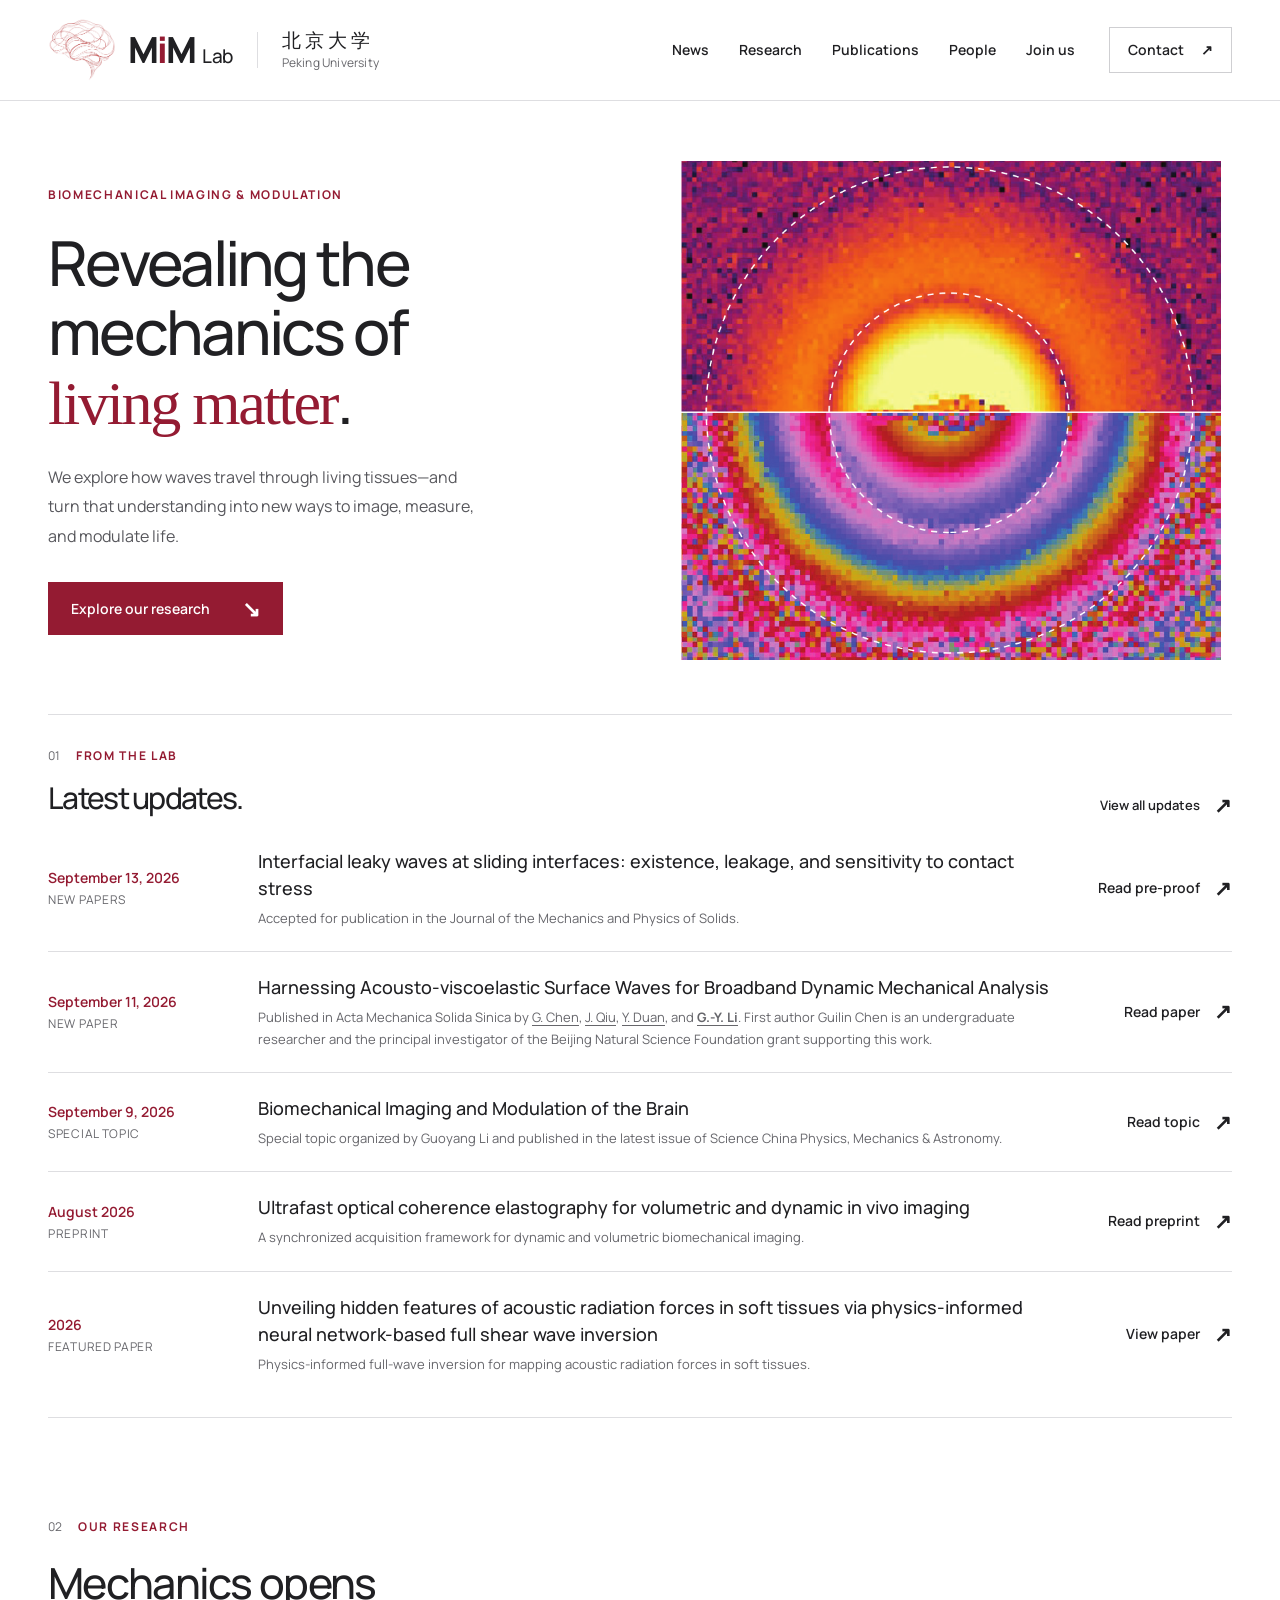
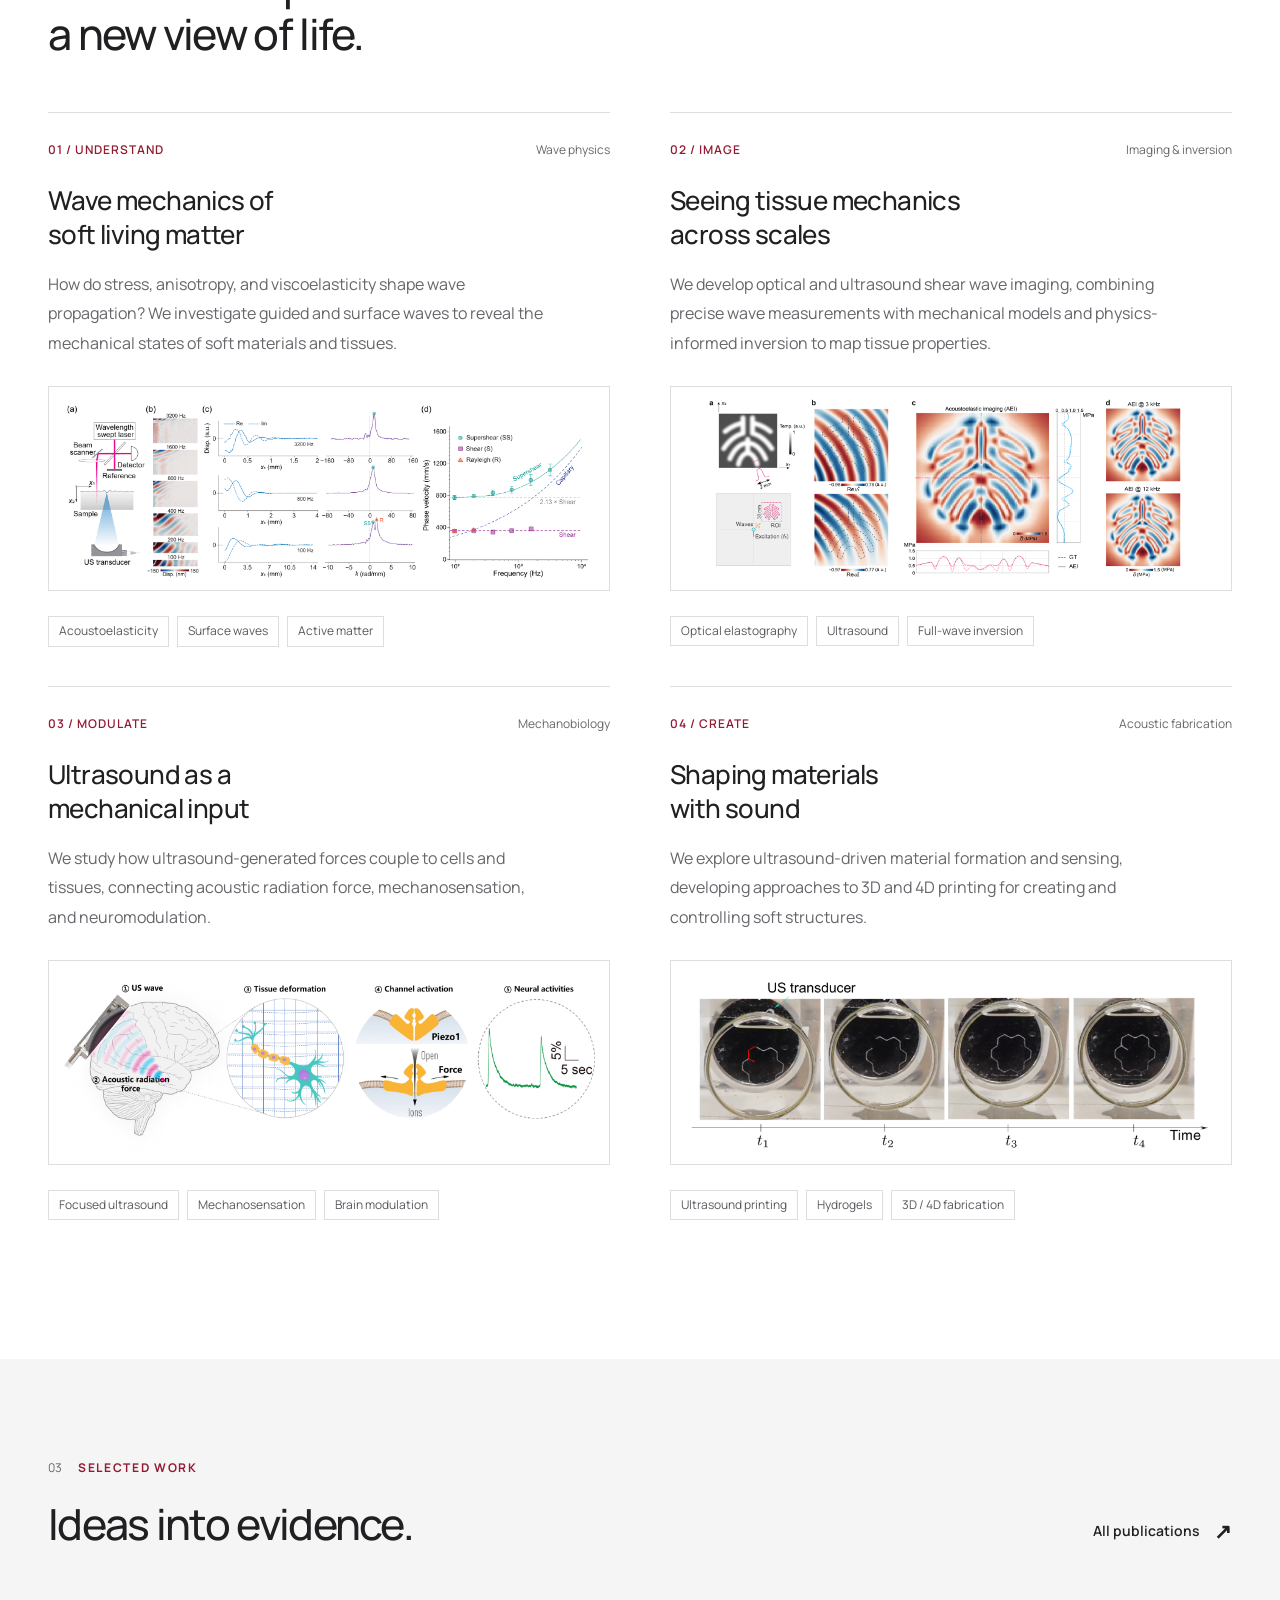
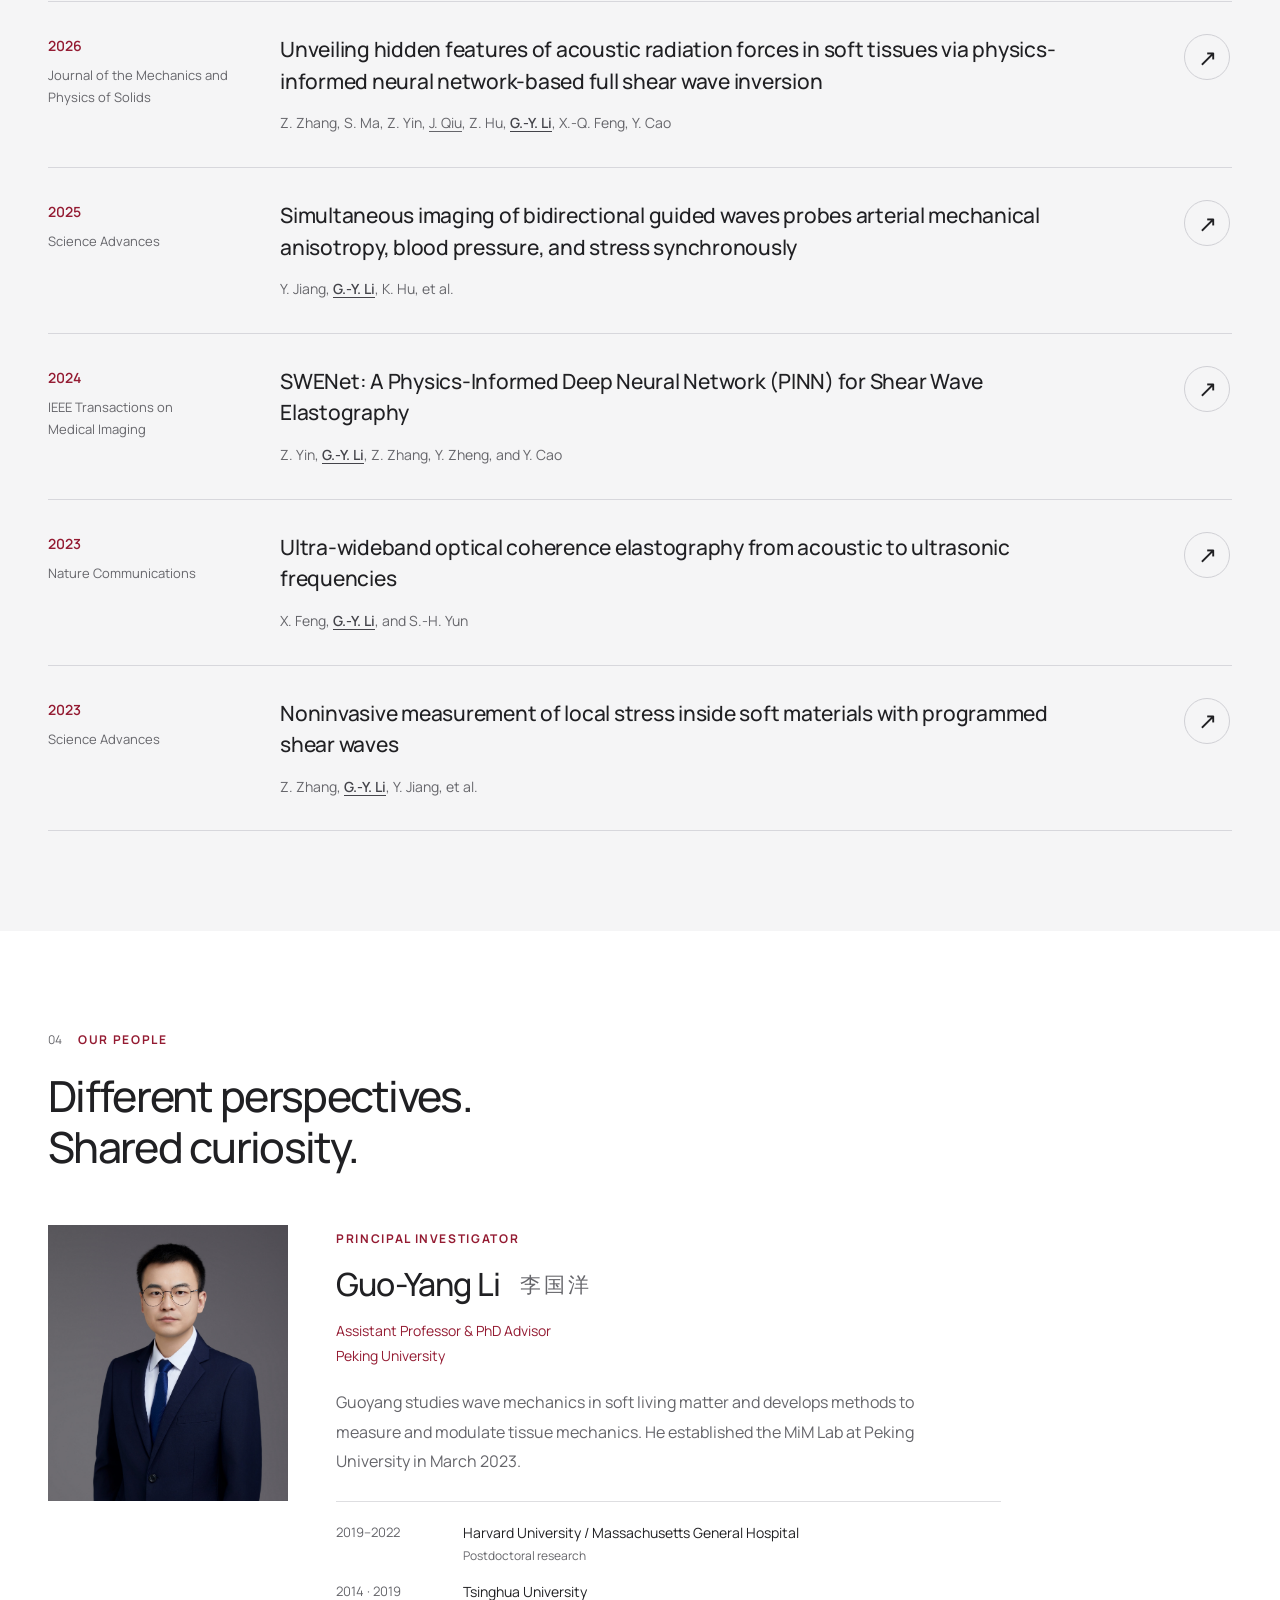
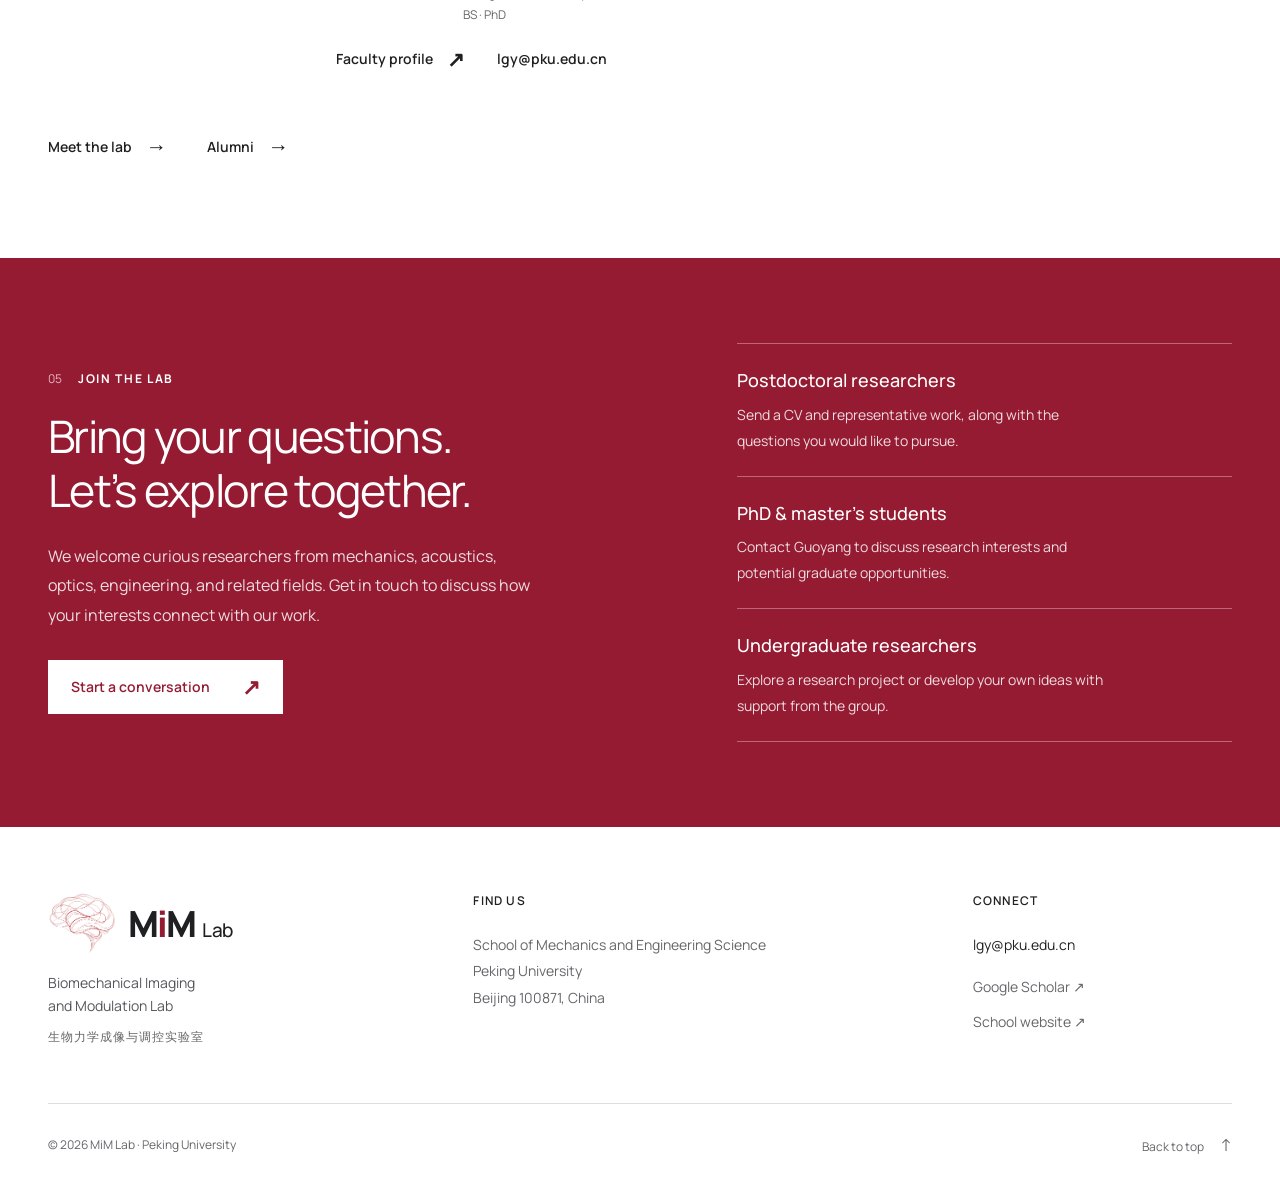
==== commit 33e446ec: "Add files via upload" ====
--- a/index.html
+++ b/index.html
@@ -39,7 +39,7 @@
       <div class="hero-copy">
         <p class="eyebrow">Biomechanical Imaging &amp; Modulation</p>
         <h1 id="hero-title">Revealing the<br>mechanics of<br><em>living matter</em>.</h1>
-        <p class="hero-description">At MiM Lab, we investigate how forces and mechanical states reflect and influence biological function, from tissue growth and disease to neural activity. We combine fundamental wave mechanics with optical and ultrasound technologies to measure these states and deliver controlled mechanical inputs. Our long-term goal is to connect quantitative biomechanical imaging with predictive modeling and precise modulation, advancing our ability to understand and engineer living systems.</p>
+        <p class="hero-description">We explore how waves travel through living tissues—and turn that understanding into new ways to image, measure, and modulate life.</p>
         <a class="button button-red" href="#research">Explore our research <span aria-hidden="true">↘</span></a>
       </div>
       <figure class="hero-visual">
@@ -91,28 +91,28 @@
         <article class="research-item">
           <div class="research-top"><span class="research-index">01 / UNDERSTAND</span><span class="research-keyword">Wave physics</span></div>
           <h3>Wave mechanics of<br>soft living matter</h3>
-          <p>We investigate how stress, viscoelasticity, activity, and interfacial forces govern wave propagation in soft materials and living tissues. Combining continuum mechanics with experiments, we study how these factors shape wave dispersion, attenuation, and polarization. Our aim is to establish quantitative relationships between measurable wave signatures and the underlying mechanical states and material properties, providing a physical foundation for biomechanical imaging and modulation.</p>
+          <p>How do stress, anisotropy, and viscoelasticity shape wave propagation? We investigate guided and surface waves to reveal the mechanical states of soft materials and tissues.</p>
           <figure class="research-figure"><img src="assets/research/fig1.png" width="1772" height="591" alt="Ultrasound excitation, optical measurement, wave fields and dispersion of supershear, shear and Rayleigh waves." loading="lazy" decoding="async"></figure>
           <ul class="tags" aria-label="Research topics"><li>Acoustoelasticity</li><li>Surface waves</li><li>Active matter</li></ul>
         </article>
         <article class="research-item">
           <div class="research-top"><span class="research-index">02 / IMAGE</span><span class="research-keyword">Imaging &amp; inversion</span></div>
-          <h3>Quantitative<br>biomechanical imaging</h3>
-          <p>We develop optical and ultrasound methods to map the mechanical states and properties of living tissues. Combining wave measurements with mechanical models and physics-informed inversion, we seek to distinguish intrinsic material behavior from internal stress and active forces. Our goal is quantitative imaging with high spatial and temporal resolution, revealing how tissue mechanics evolves during physiological activity and disease and how local mechanical changes relate to organ function.</p>
+          <h3>Seeing tissue mechanics<br>across scales</h3>
+          <p>We develop optical and ultrasound shear wave imaging, combining precise wave measurements with mechanical models and physics-informed inversion to map tissue properties.</p>
           <figure class="research-figure"><img src="assets/research/fig2.png" width="1772" height="590" alt="Acoustoelastic imaging workflow showing measured wave fields and reconstructed stress distributions." loading="lazy" decoding="async"></figure>
           <ul class="tags" aria-label="Research topics"><li>Optical elastography</li><li>Ultrasound</li><li>Full-wave inversion</li></ul>
         </article>
         <article class="research-item">
           <div class="research-top"><span class="research-index">03 / MODULATE</span><span class="research-keyword">Mechanobiology</span></div>
-          <h3>Ultrasound modulation<br>of living systems</h3>
-          <p>We investigate how ultrasound-generated forces are transmitted through tissues and influence cellular and neural activity. Our work connects acoustic radiation force and tissue deformation with membrane mechanics and mechanosensitive ion-channel activation. By integrating mechanical modeling, quantitative imaging, and biological experiments, we aim to establish a predictive basis for ultrasound neuromodulation, with the long-term goal of combining biomechanical readout and controlled stimulation in closed-loop brain–machine interfaces.</p>
+          <h3>Ultrasound as a<br>mechanical input</h3>
+          <p>We study how ultrasound-generated forces couple to cells and tissues, connecting acoustic radiation force, mechanosensation, and neuromodulation.</p>
           <figure class="research-figure"><img src="assets/research/fig3.png" width="1759" height="586" alt="Ultrasound-induced acoustic radiation force, tissue deformation, Piezo1 activation and a cellular response trace." loading="lazy" decoding="async"></figure>
           <ul class="tags" aria-label="Research topics"><li>Focused ultrasound</li><li>Mechanosensation</li><li>Brain modulation</li></ul>
         </article>
         <article class="research-item">
           <div class="research-top"><span class="research-index">04 / CREATE</span><span class="research-keyword">Acoustic fabrication</span></div>
-          <h3>Engineering soft materials<br>with ultrasound</h3>
-          <p>We explore ultrasound-driven hydrogel formation and 3D and 4D printing of soft materials. By studying how acoustic fields couple to material formation and mechanical response, we aim to control where structures form, their mechanical properties, and how they evolve over time. Our long-term goal is to engineer mechanical environments for cells and tissues, creating new ways to study and influence biological function.</p>
+          <h3>Shaping materials<br>with sound</h3>
+          <p>We explore ultrasound-driven material formation and sensing, developing approaches to 3D and 4D printing for creating and controlling soft structures.</p>
           <figure class="research-figure"><img src="assets/research/fig4.png" width="1759" height="586" alt="Time sequence showing an ultrasound transducer and changes in the shape of a soft structure." loading="lazy" decoding="async"></figure>
           <ul class="tags" aria-label="Research topics"><li>Ultrasound printing</li><li>Hydrogels</li><li>3D / 4D fabrication</li></ul>
         </article>
@@ -165,7 +165,7 @@
           <p class="eyebrow">Principal investigator</p>
           <h3>Guo-Yang Li <span lang="zh-CN">李国洋</span></h3>
           <p class="pi-position">Assistant Professor &amp; PhD Advisor<br>Peking University</p>
-          <p>Guoyang studies wave mechanics in soft living matter and how mechanical states reflect and influence biological function. His research connects fundamental mechanics with quantitative biomechanical imaging, ultrasound modulation, and closed-loop human–machine interfaces. He established the Biomechanical Imaging and Modulation (MiM) Lab at Peking University in March 2023.</p>
+          <p>Guoyang studies wave mechanics in soft living matter and develops methods to measure and modulate tissue mechanics. He established the MiM Lab at Peking University in March 2023.</p>
           <div class="education" aria-label="Education and experience">
             <div><span>2019–2022</span><p>Harvard University / Massachusetts General Hospital<small>Postdoctoral research</small></p></div>
             <div><span>2014 · 2019</span><p>Tsinghua University<small>BS · PhD</small></p></div>
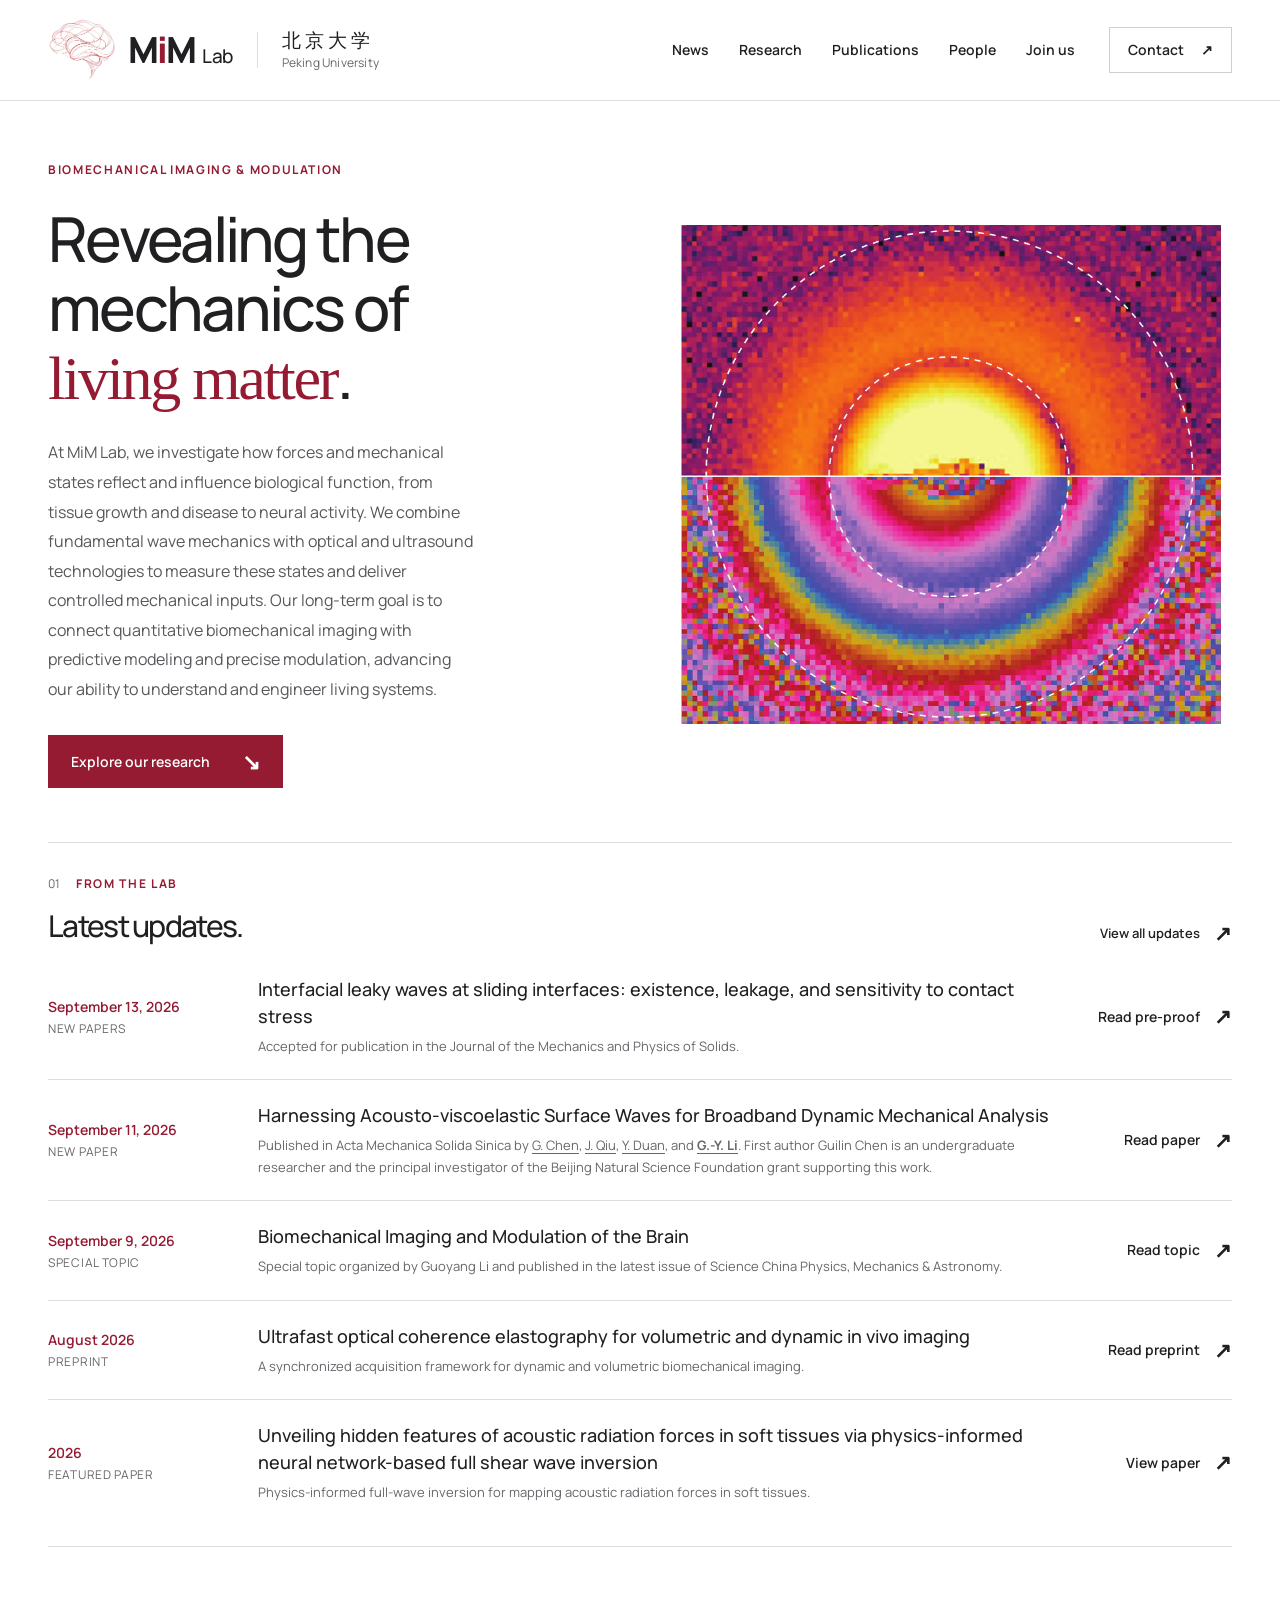
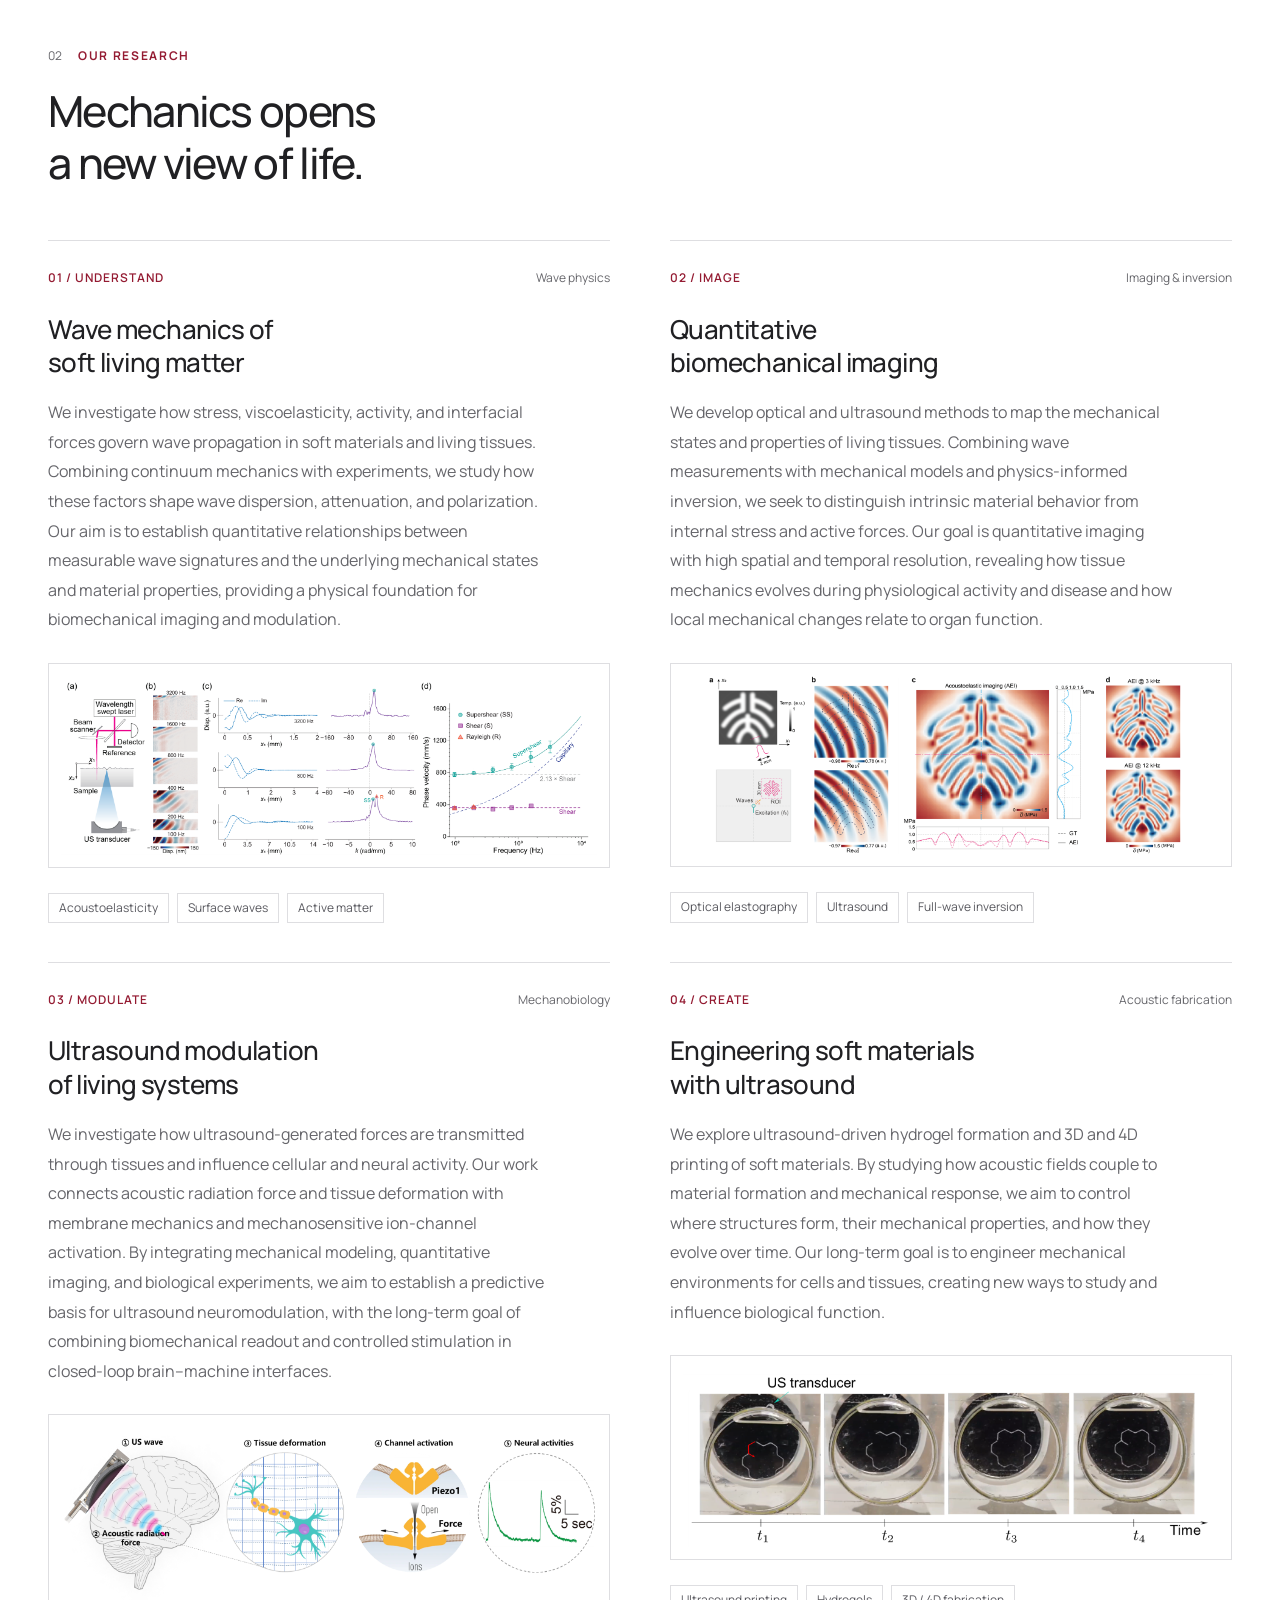
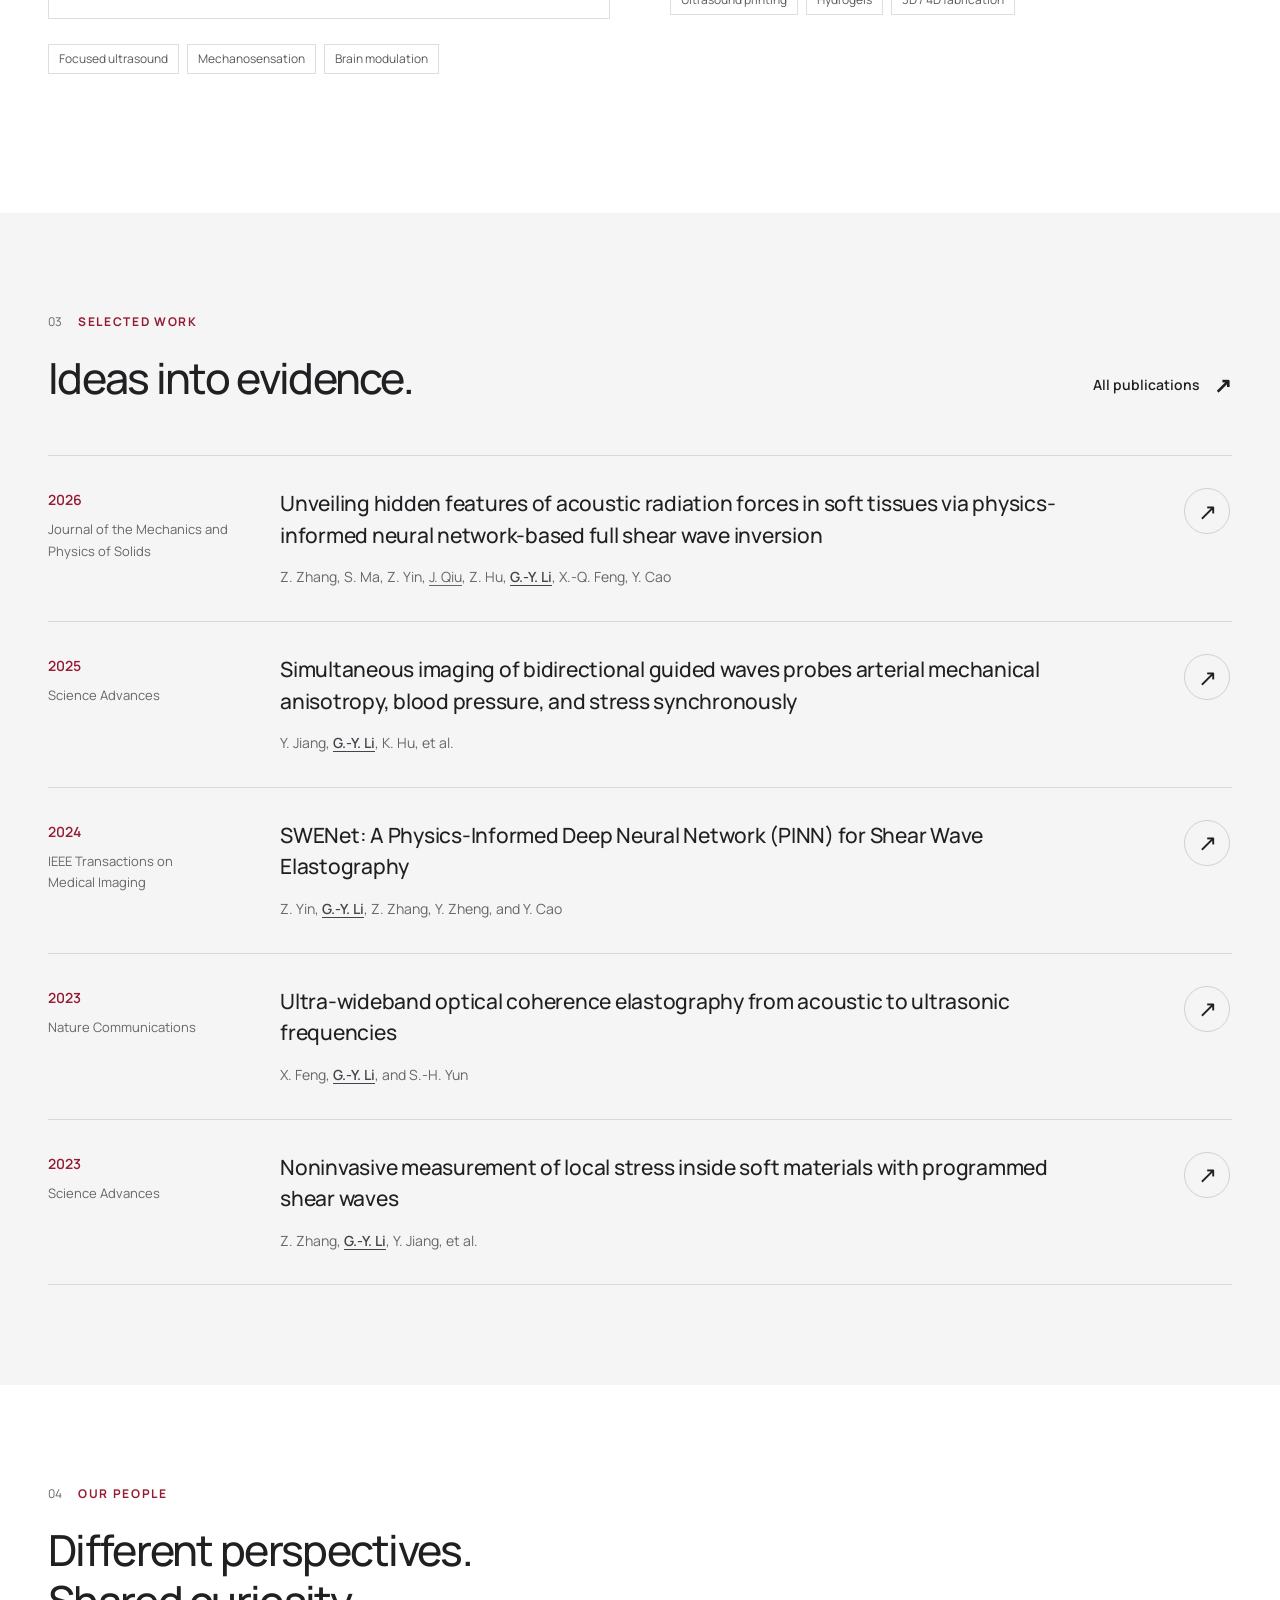
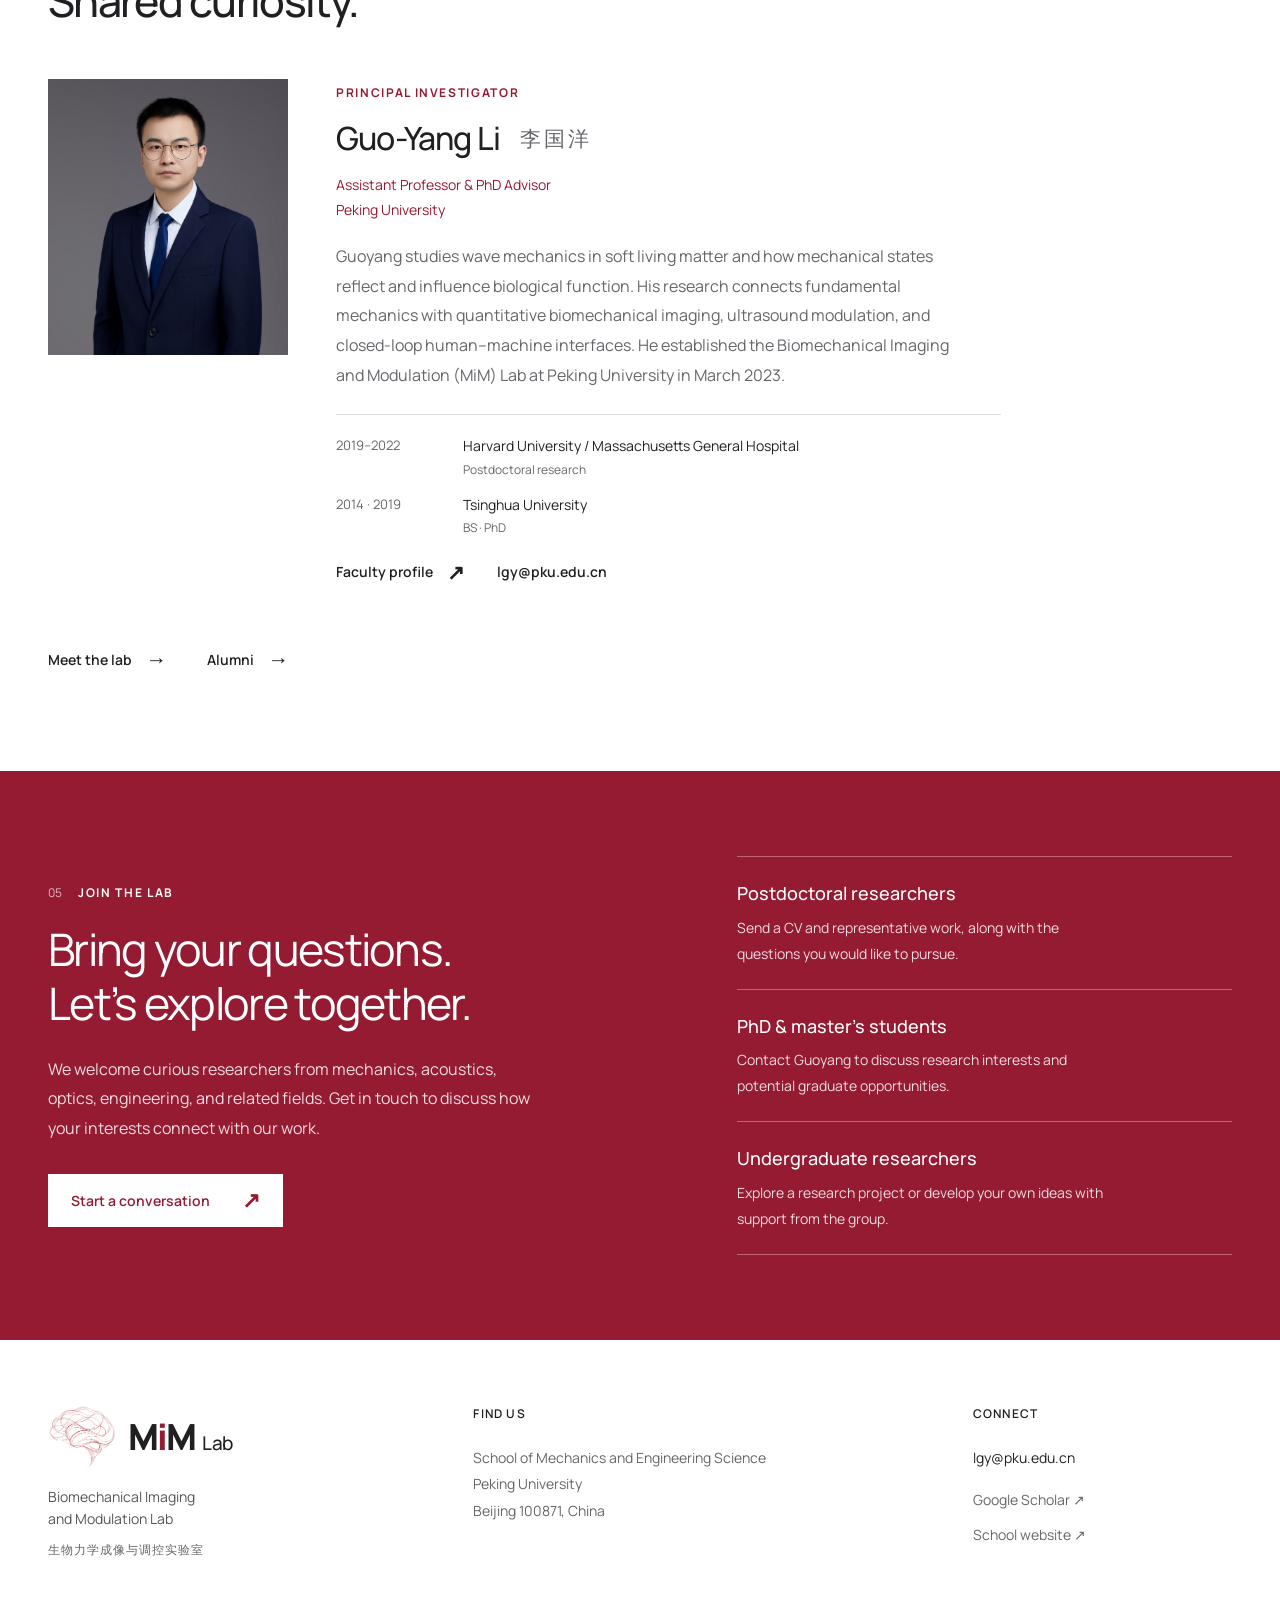
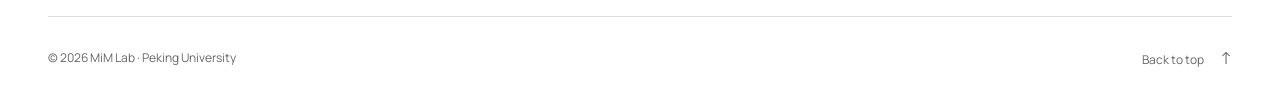
==== commit 49569e8e: "Add files via upload" ====
--- a/index.html
+++ b/index.html
@@ -39,7 +39,7 @@
       <div class="hero-copy">
         <p class="eyebrow">Biomechanical Imaging &amp; Modulation</p>
         <h1 id="hero-title">Revealing the<br>mechanics of<br><em>living matter</em>.</h1>
-        <p class="hero-description">We explore how waves travel through living tissues—and turn that understanding into new ways to image, measure, and modulate life.</p>
+        <p class="hero-description">At MiM Lab, we investigate how forces and mechanical states reflect and influence biological function, from tissue growth and disease to neural activity. We combine fundamental wave mechanics with optical and ultrasound technologies to measure these states and deliver controlled mechanical inputs. Our long-term goal is to connect quantitative biomechanical imaging with predictive modeling and precise modulation, advancing our ability to understand and engineer living systems.</p>
         <a class="button button-red" href="#research">Explore our research <span aria-hidden="true">↘</span></a>
       </div>
       <figure class="hero-visual">
@@ -91,28 +91,28 @@
         <article class="research-item">
           <div class="research-top"><span class="research-index">01 / UNDERSTAND</span><span class="research-keyword">Wave physics</span></div>
           <h3>Wave mechanics of<br>soft living matter</h3>
-          <p>How do stress, anisotropy, and viscoelasticity shape wave propagation? We investigate guided and surface waves to reveal the mechanical states of soft materials and tissues.</p>
+          <p>We investigate how stress, viscoelasticity, activity, and interfacial forces govern wave propagation in soft materials and living tissues. Combining continuum mechanics with experiments, we study how these factors shape wave dispersion, attenuation, and polarization. Our aim is to establish quantitative relationships between measurable wave signatures and the underlying mechanical states and material properties, providing a physical foundation for biomechanical imaging and modulation.</p>
           <figure class="research-figure"><img src="assets/research/fig1.png" width="1772" height="591" alt="Ultrasound excitation, optical measurement, wave fields and dispersion of supershear, shear and Rayleigh waves." loading="lazy" decoding="async"></figure>
           <ul class="tags" aria-label="Research topics"><li>Acoustoelasticity</li><li>Surface waves</li><li>Active matter</li></ul>
         </article>
         <article class="research-item">
           <div class="research-top"><span class="research-index">02 / IMAGE</span><span class="research-keyword">Imaging &amp; inversion</span></div>
-          <h3>Seeing tissue mechanics<br>across scales</h3>
-          <p>We develop optical and ultrasound shear wave imaging, combining precise wave measurements with mechanical models and physics-informed inversion to map tissue properties.</p>
+          <h3>Quantitative<br>biomechanical imaging</h3>
+          <p>We develop optical and ultrasound methods to map the mechanical states and properties of living tissues. Combining wave measurements with mechanical models and physics-informed inversion, we seek to distinguish intrinsic material behavior from internal stress and active forces. Our goal is quantitative imaging with high spatial and temporal resolution, revealing how tissue mechanics evolves during physiological activity and disease and how local mechanical changes relate to organ function.</p>
           <figure class="research-figure"><img src="assets/research/fig2.png" width="1772" height="590" alt="Acoustoelastic imaging workflow showing measured wave fields and reconstructed stress distributions." loading="lazy" decoding="async"></figure>
           <ul class="tags" aria-label="Research topics"><li>Optical elastography</li><li>Ultrasound</li><li>Full-wave inversion</li></ul>
         </article>
         <article class="research-item">
           <div class="research-top"><span class="research-index">03 / MODULATE</span><span class="research-keyword">Mechanobiology</span></div>
-          <h3>Ultrasound as a<br>mechanical input</h3>
-          <p>We study how ultrasound-generated forces couple to cells and tissues, connecting acoustic radiation force, mechanosensation, and neuromodulation.</p>
+          <h3>Ultrasound modulation<br>of living systems</h3>
+          <p>We investigate how ultrasound-generated forces are transmitted through tissues and influence cellular and neural activity. Our work connects acoustic radiation force and tissue deformation with membrane mechanics and mechanosensitive ion-channel activation. By integrating mechanical modeling, quantitative imaging, and biological experiments, we aim to establish a predictive basis for ultrasound neuromodulation, with the long-term goal of combining biomechanical readout and controlled stimulation in closed-loop brain–machine interfaces.</p>
           <figure class="research-figure"><img src="assets/research/fig3.png" width="1759" height="586" alt="Ultrasound-induced acoustic radiation force, tissue deformation, Piezo1 activation and a cellular response trace." loading="lazy" decoding="async"></figure>
           <ul class="tags" aria-label="Research topics"><li>Focused ultrasound</li><li>Mechanosensation</li><li>Brain modulation</li></ul>
         </article>
         <article class="research-item">
           <div class="research-top"><span class="research-index">04 / CREATE</span><span class="research-keyword">Acoustic fabrication</span></div>
-          <h3>Shaping materials<br>with sound</h3>
-          <p>We explore ultrasound-driven material formation and sensing, developing approaches to 3D and 4D printing for creating and controlling soft structures.</p>
+          <h3>Engineering soft materials<br>with ultrasound</h3>
+          <p>We explore ultrasound-driven hydrogel formation and 3D and 4D printing of soft materials. By studying how acoustic fields couple to material formation and mechanical response, we aim to control where structures form, their mechanical properties, and how they evolve over time. Our long-term goal is to engineer mechanical environments for cells and tissues, creating new ways to study and influence biological function.</p>
           <figure class="research-figure"><img src="assets/research/fig4.png" width="1759" height="586" alt="Time sequence showing an ultrasound transducer and changes in the shape of a soft structure." loading="lazy" decoding="async"></figure>
           <ul class="tags" aria-label="Research topics"><li>Ultrasound printing</li><li>Hydrogels</li><li>3D / 4D fabrication</li></ul>
         </article>
@@ -165,7 +165,7 @@
           <p class="eyebrow">Principal investigator</p>
           <h3>Guo-Yang Li <span lang="zh-CN">李国洋</span></h3>
           <p class="pi-position">Assistant Professor &amp; PhD Advisor<br>Peking University</p>
-          <p>Guoyang studies wave mechanics in soft living matter and develops methods to measure and modulate tissue mechanics. He established the MiM Lab at Peking University in March 2023.</p>
+          <p>Guoyang studies wave mechanics in soft living matter and how mechanical states reflect and influence biological function. His research connects fundamental mechanics with quantitative biomechanical imaging, ultrasound modulation, and closed-loop human–machine interfaces. He established the Biomechanical Imaging and Modulation (MiM) Lab at Peking University in March 2023.</p>
           <div class="education" aria-label="Education and experience">
             <div><span>2019–2022</span><p>Harvard University / Massachusetts General Hospital<small>Postdoctoral research</small></p></div>
             <div><span>2014 · 2019</span><p>Tsinghua University<small>BS · PhD</small></p></div>
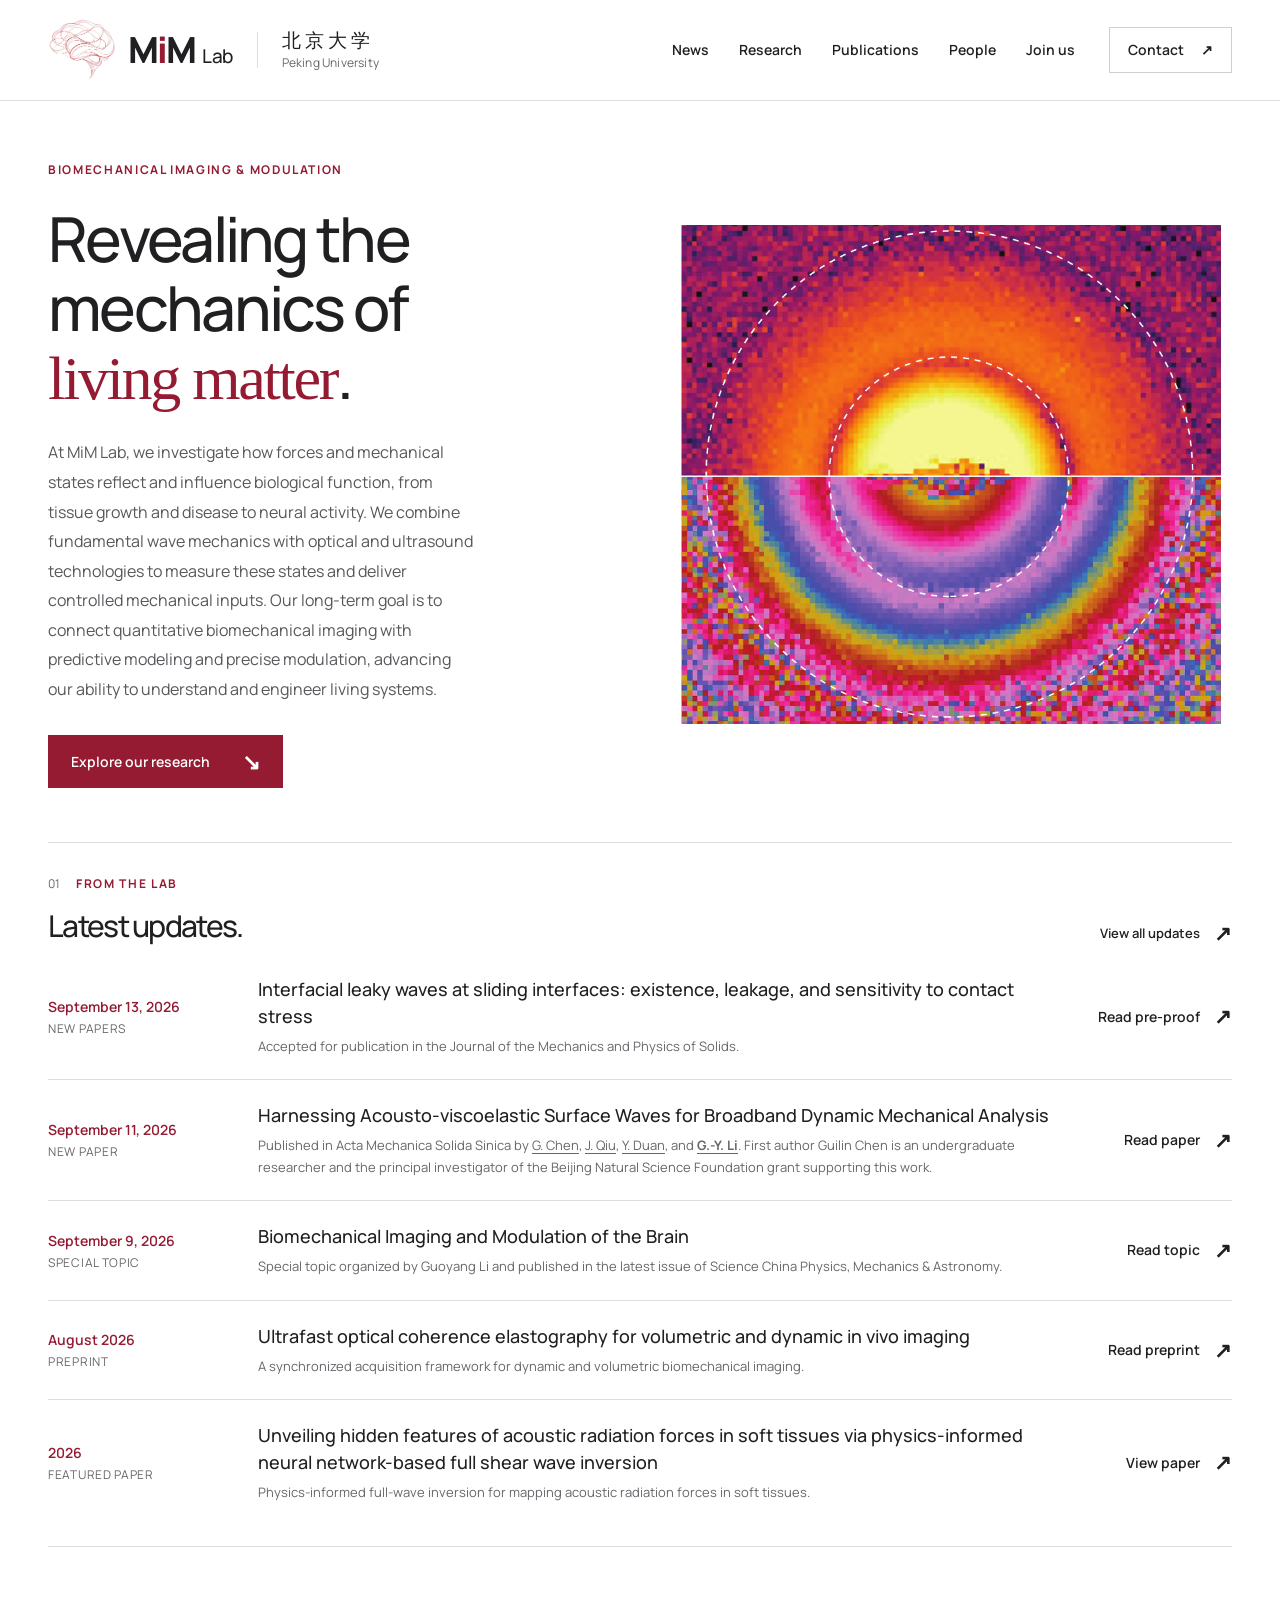
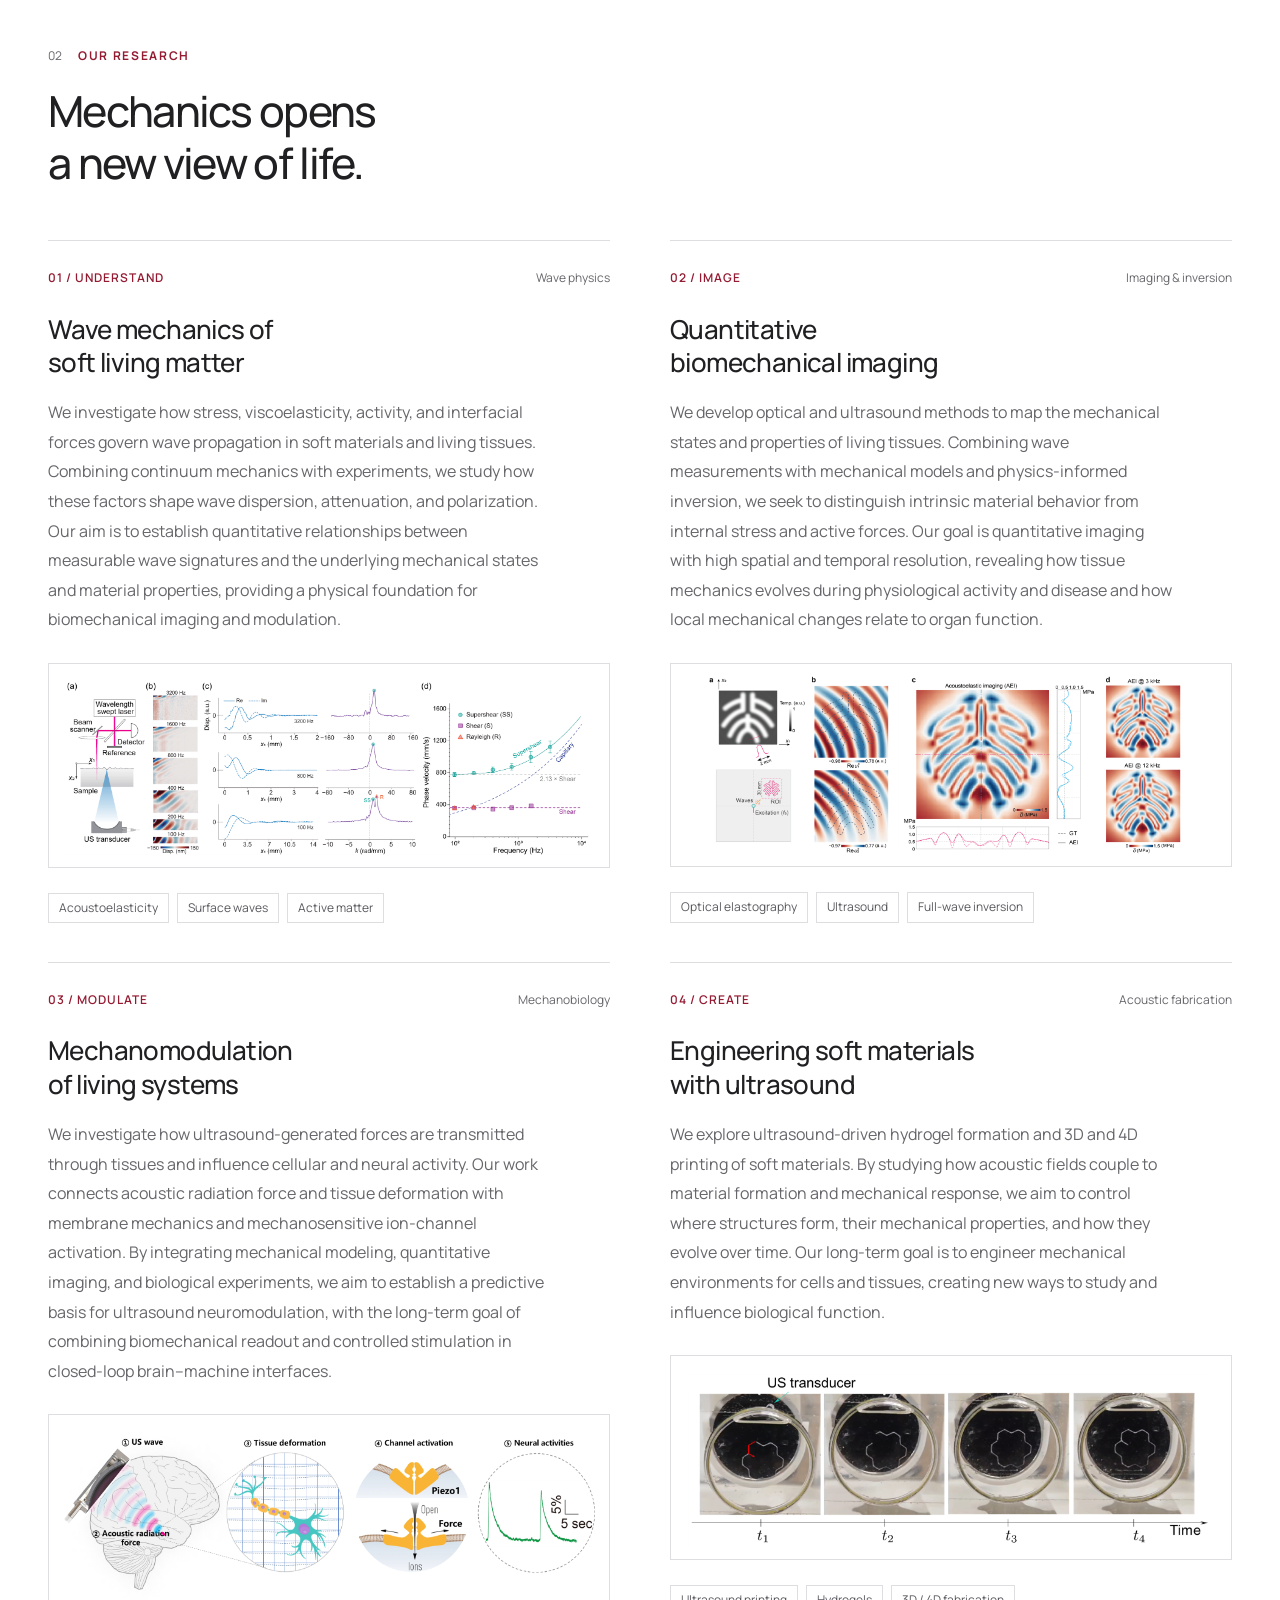
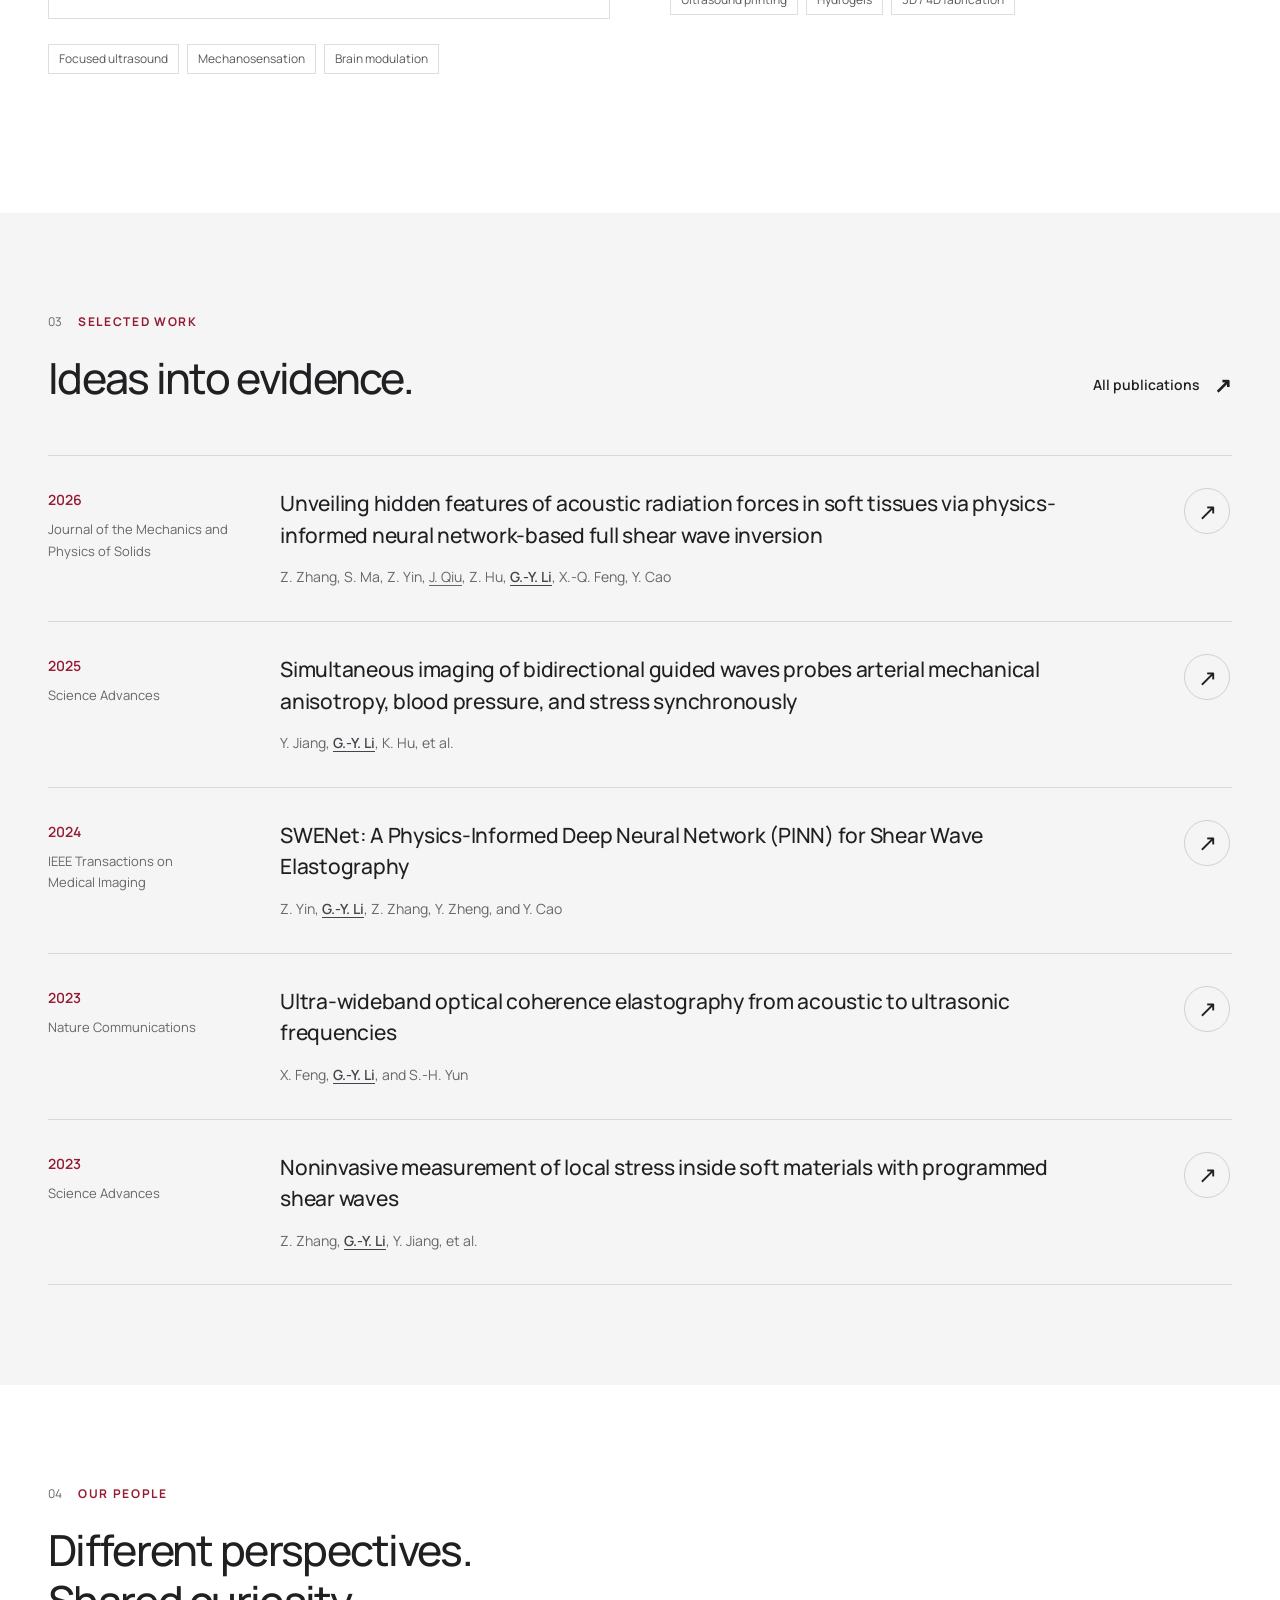
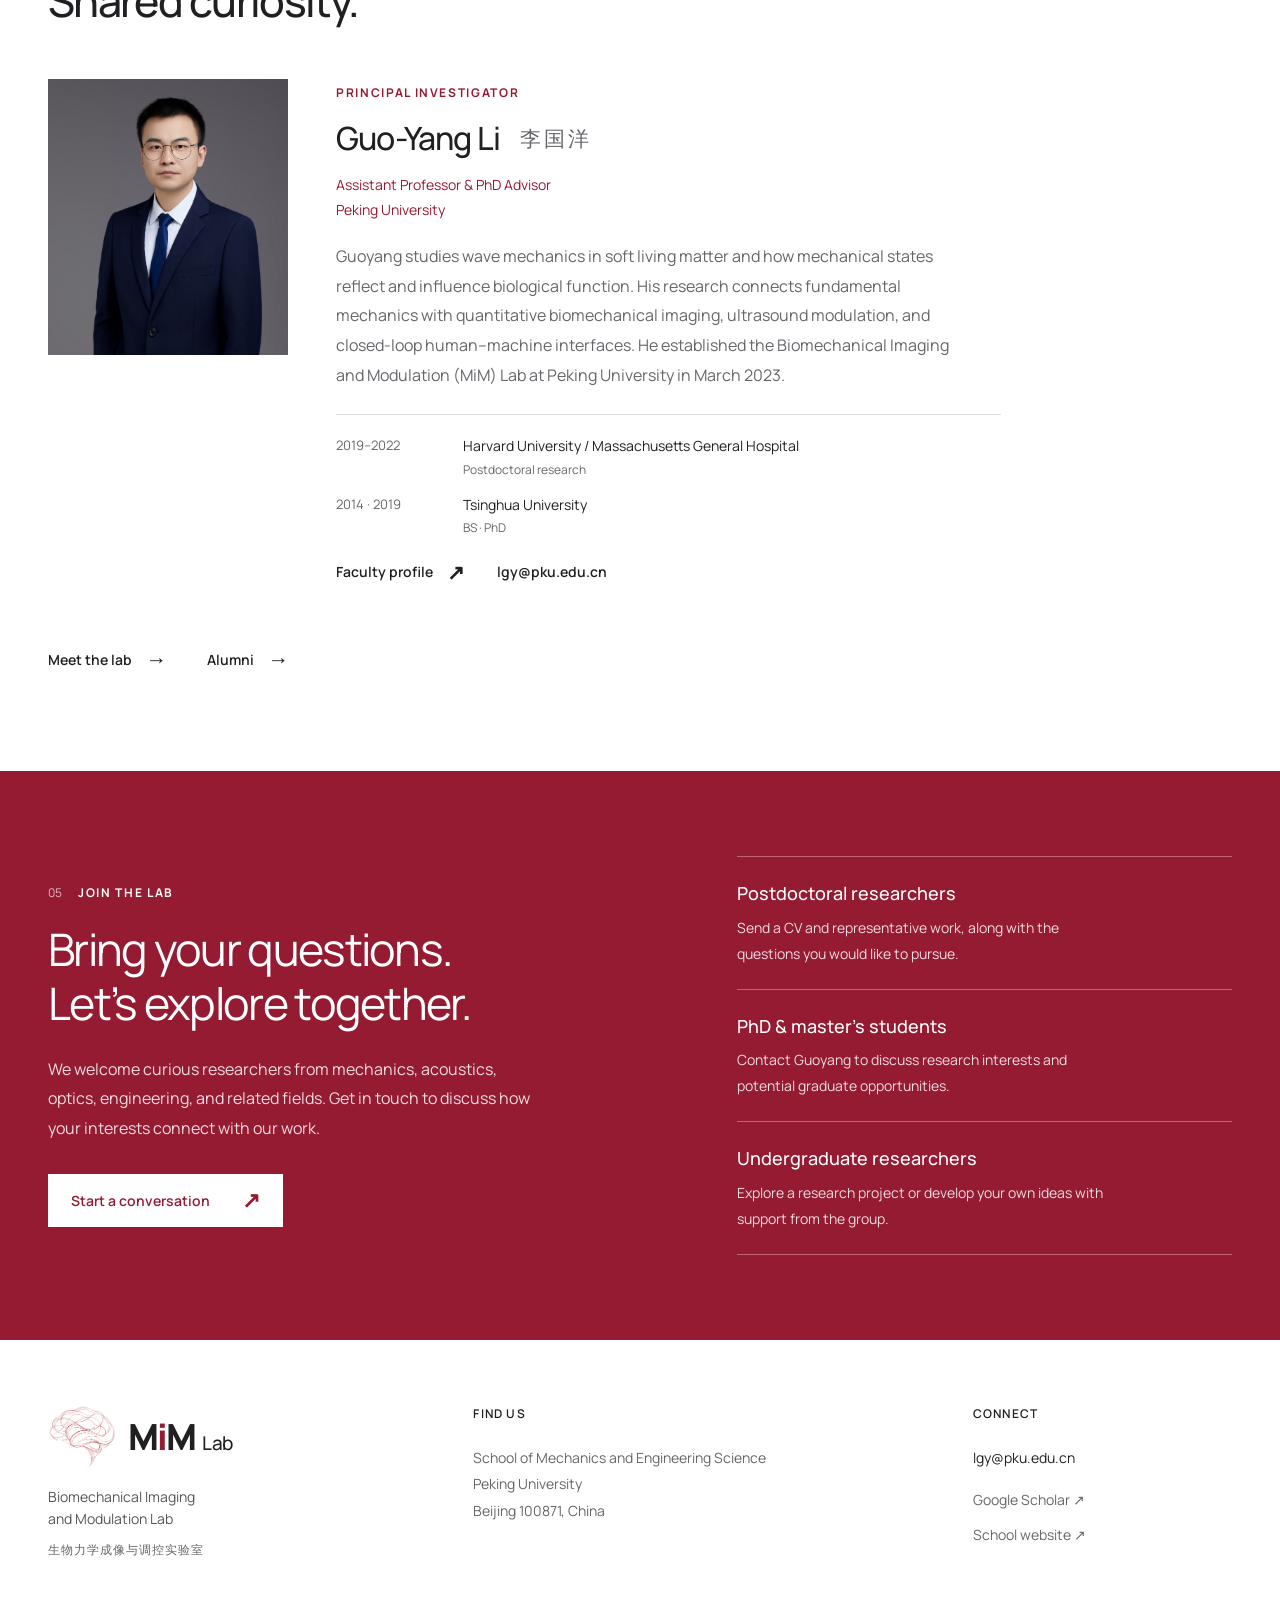
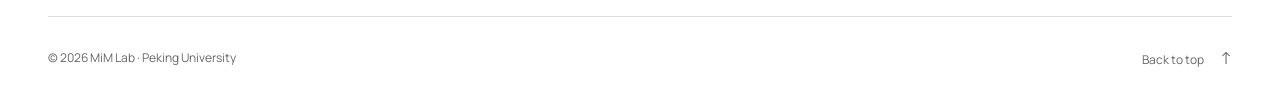
==== commit 07eb9746: "Update index.html" ====
--- a/index.html
+++ b/index.html
@@ -104,7 +104,7 @@
         </article>
         <article class="research-item">
           <div class="research-top"><span class="research-index">03 / MODULATE</span><span class="research-keyword">Mechanobiology</span></div>
-          <h3>Ultrasound modulation<br>of living systems</h3>
+          <h3>Mechanomodulation<br>of living systems</h3>
           <p>We investigate how ultrasound-generated forces are transmitted through tissues and influence cellular and neural activity. Our work connects acoustic radiation force and tissue deformation with membrane mechanics and mechanosensitive ion-channel activation. By integrating mechanical modeling, quantitative imaging, and biological experiments, we aim to establish a predictive basis for ultrasound neuromodulation, with the long-term goal of combining biomechanical readout and controlled stimulation in closed-loop brain–machine interfaces.</p>
           <figure class="research-figure"><img src="assets/research/fig3.png" width="1759" height="586" alt="Ultrasound-induced acoustic radiation force, tissue deformation, Piezo1 activation and a cellular response trace." loading="lazy" decoding="async"></figure>
           <ul class="tags" aria-label="Research topics"><li>Focused ultrasound</li><li>Mechanosensation</li><li>Brain modulation</li></ul>
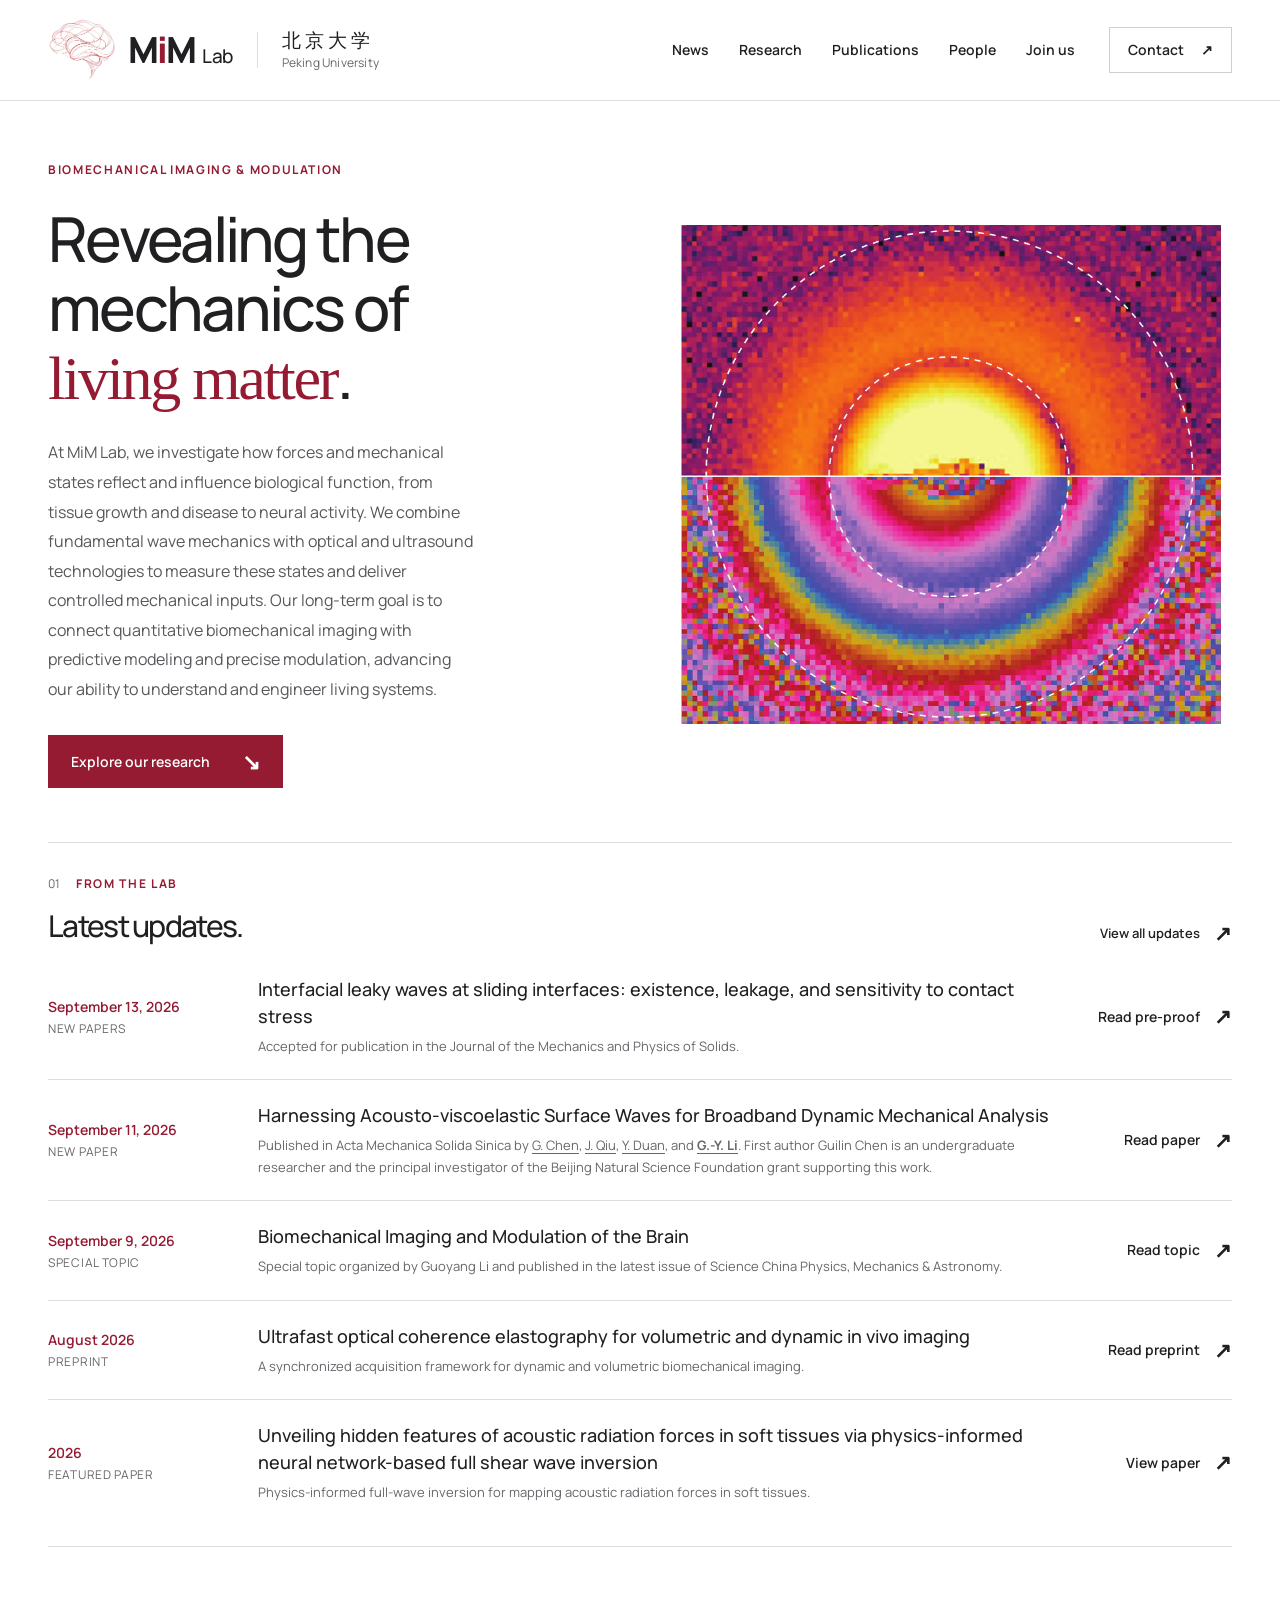
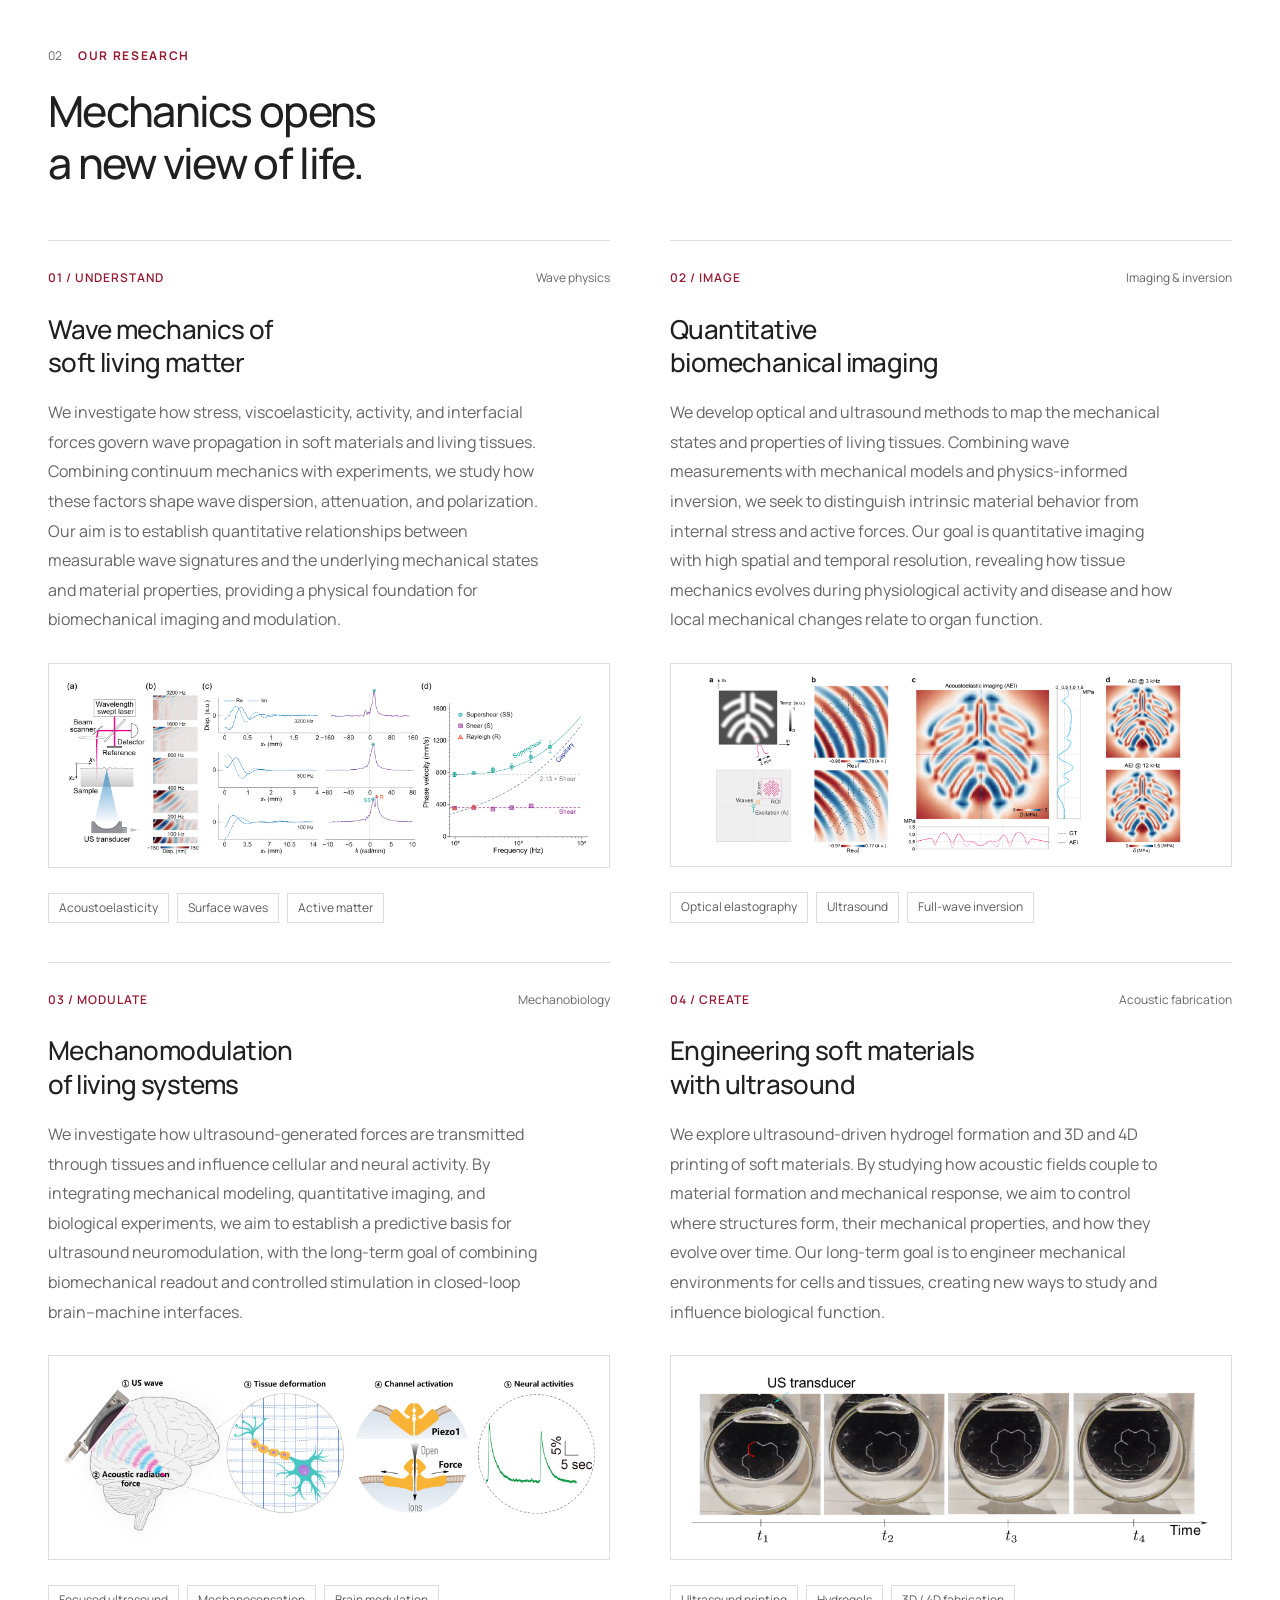
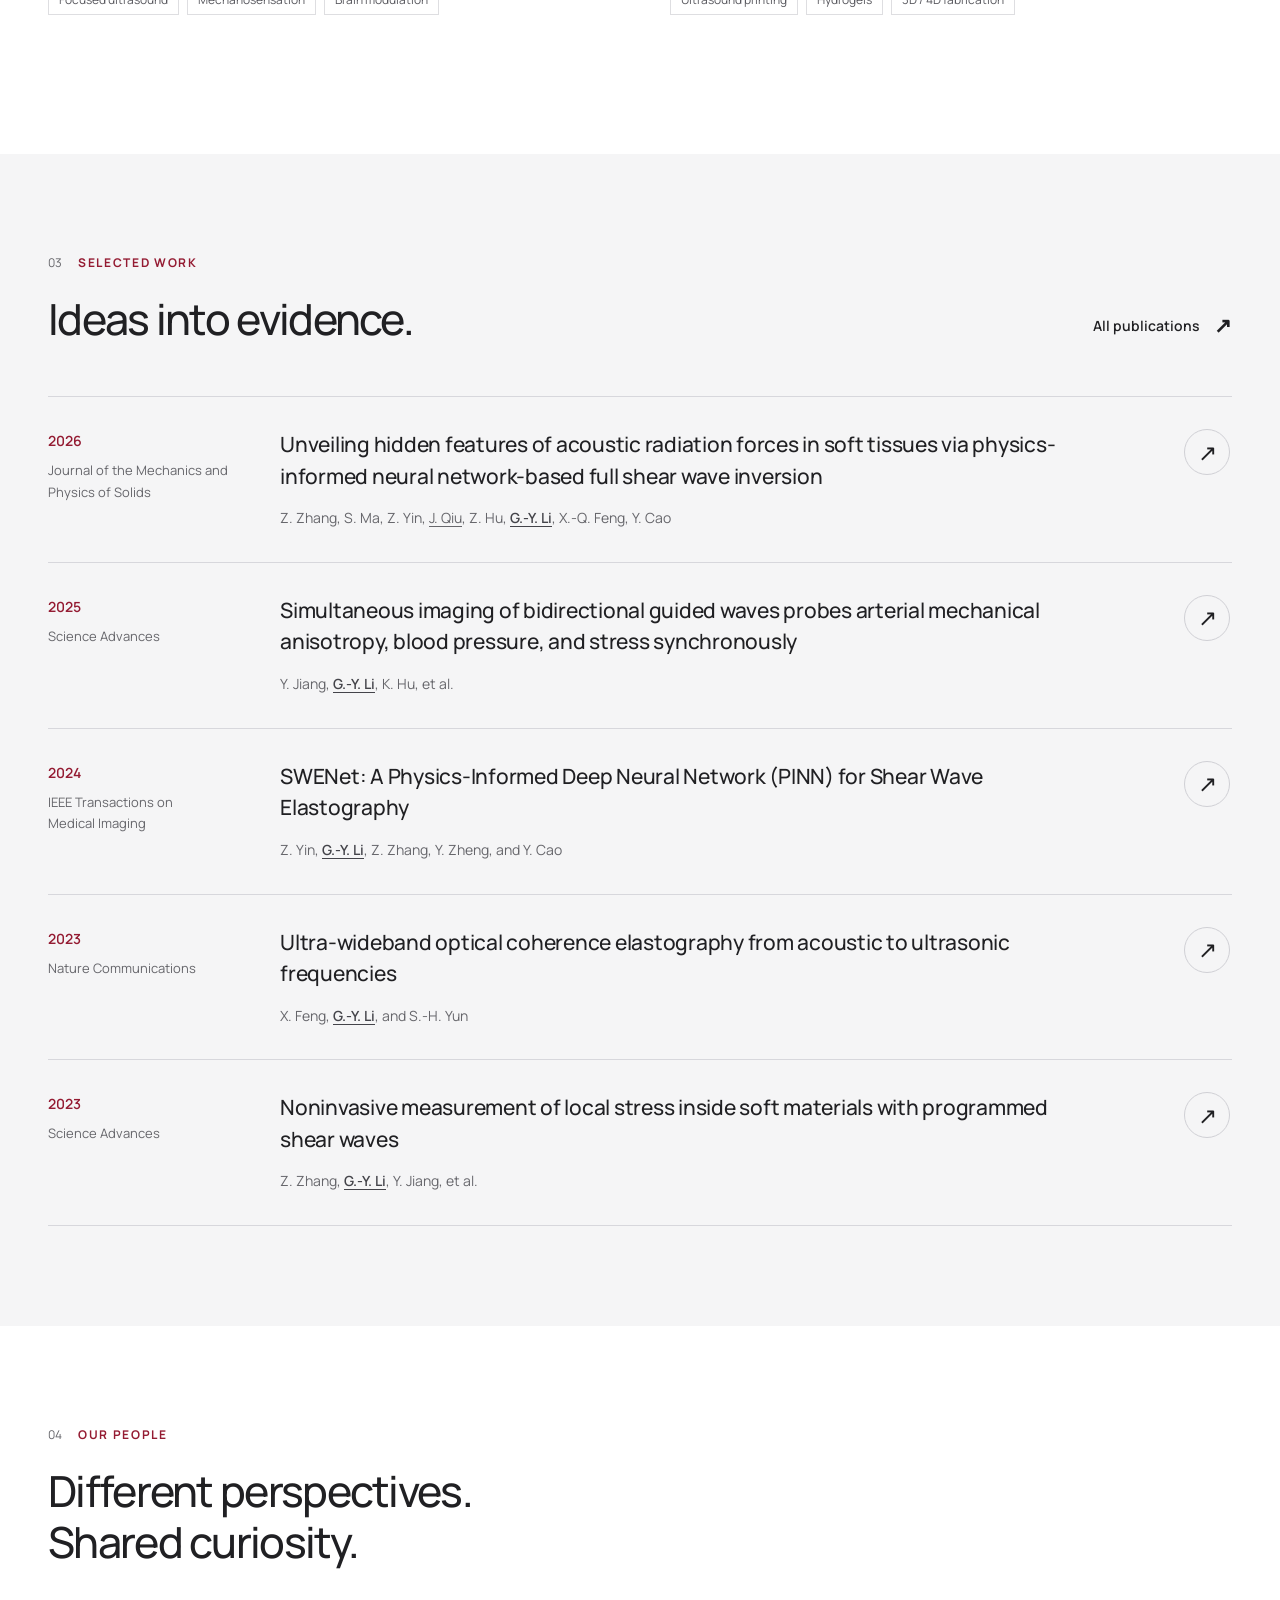
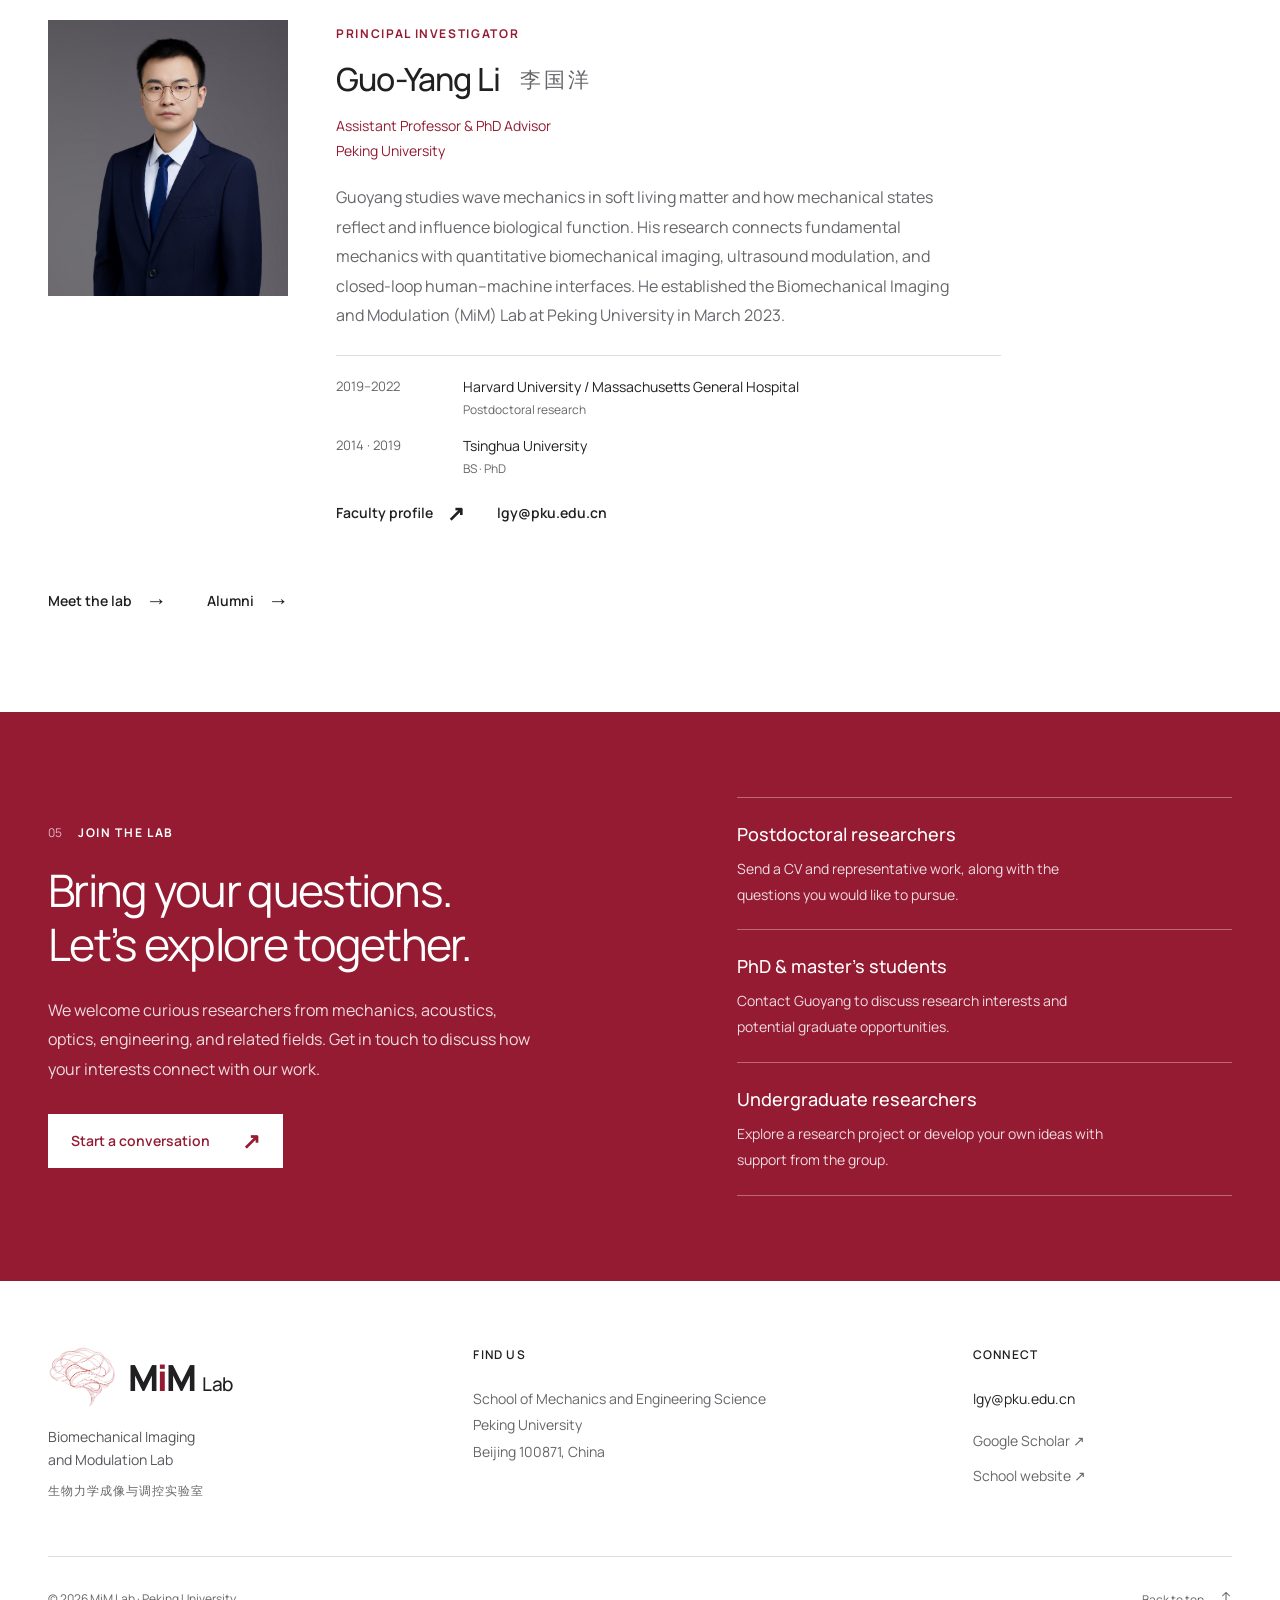
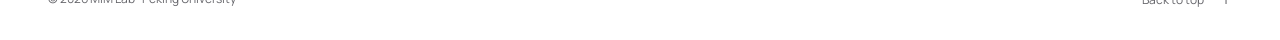
==== commit 7465761c: "Update index.html" ====
--- a/index.html
+++ b/index.html
@@ -105,7 +105,7 @@
         <article class="research-item">
           <div class="research-top"><span class="research-index">03 / MODULATE</span><span class="research-keyword">Mechanobiology</span></div>
           <h3>Mechanomodulation<br>of living systems</h3>
-          <p>We investigate how ultrasound-generated forces are transmitted through tissues and influence cellular and neural activity. Our work connects acoustic radiation force and tissue deformation with membrane mechanics and mechanosensitive ion-channel activation. By integrating mechanical modeling, quantitative imaging, and biological experiments, we aim to establish a predictive basis for ultrasound neuromodulation, with the long-term goal of combining biomechanical readout and controlled stimulation in closed-loop brain–machine interfaces.</p>
+          <p>We investigate how ultrasound-generated forces are transmitted through tissues and influence cellular and neural activity. By integrating mechanical modeling, quantitative imaging, and biological experiments, we aim to establish a predictive basis for ultrasound neuromodulation, with the long-term goal of combining biomechanical readout and controlled stimulation in closed-loop brain–machine interfaces.</p>
           <figure class="research-figure"><img src="assets/research/fig3.png" width="1759" height="586" alt="Ultrasound-induced acoustic radiation force, tissue deformation, Piezo1 activation and a cellular response trace." loading="lazy" decoding="async"></figure>
           <ul class="tags" aria-label="Research topics"><li>Focused ultrasound</li><li>Mechanosensation</li><li>Brain modulation</li></ul>
         </article>
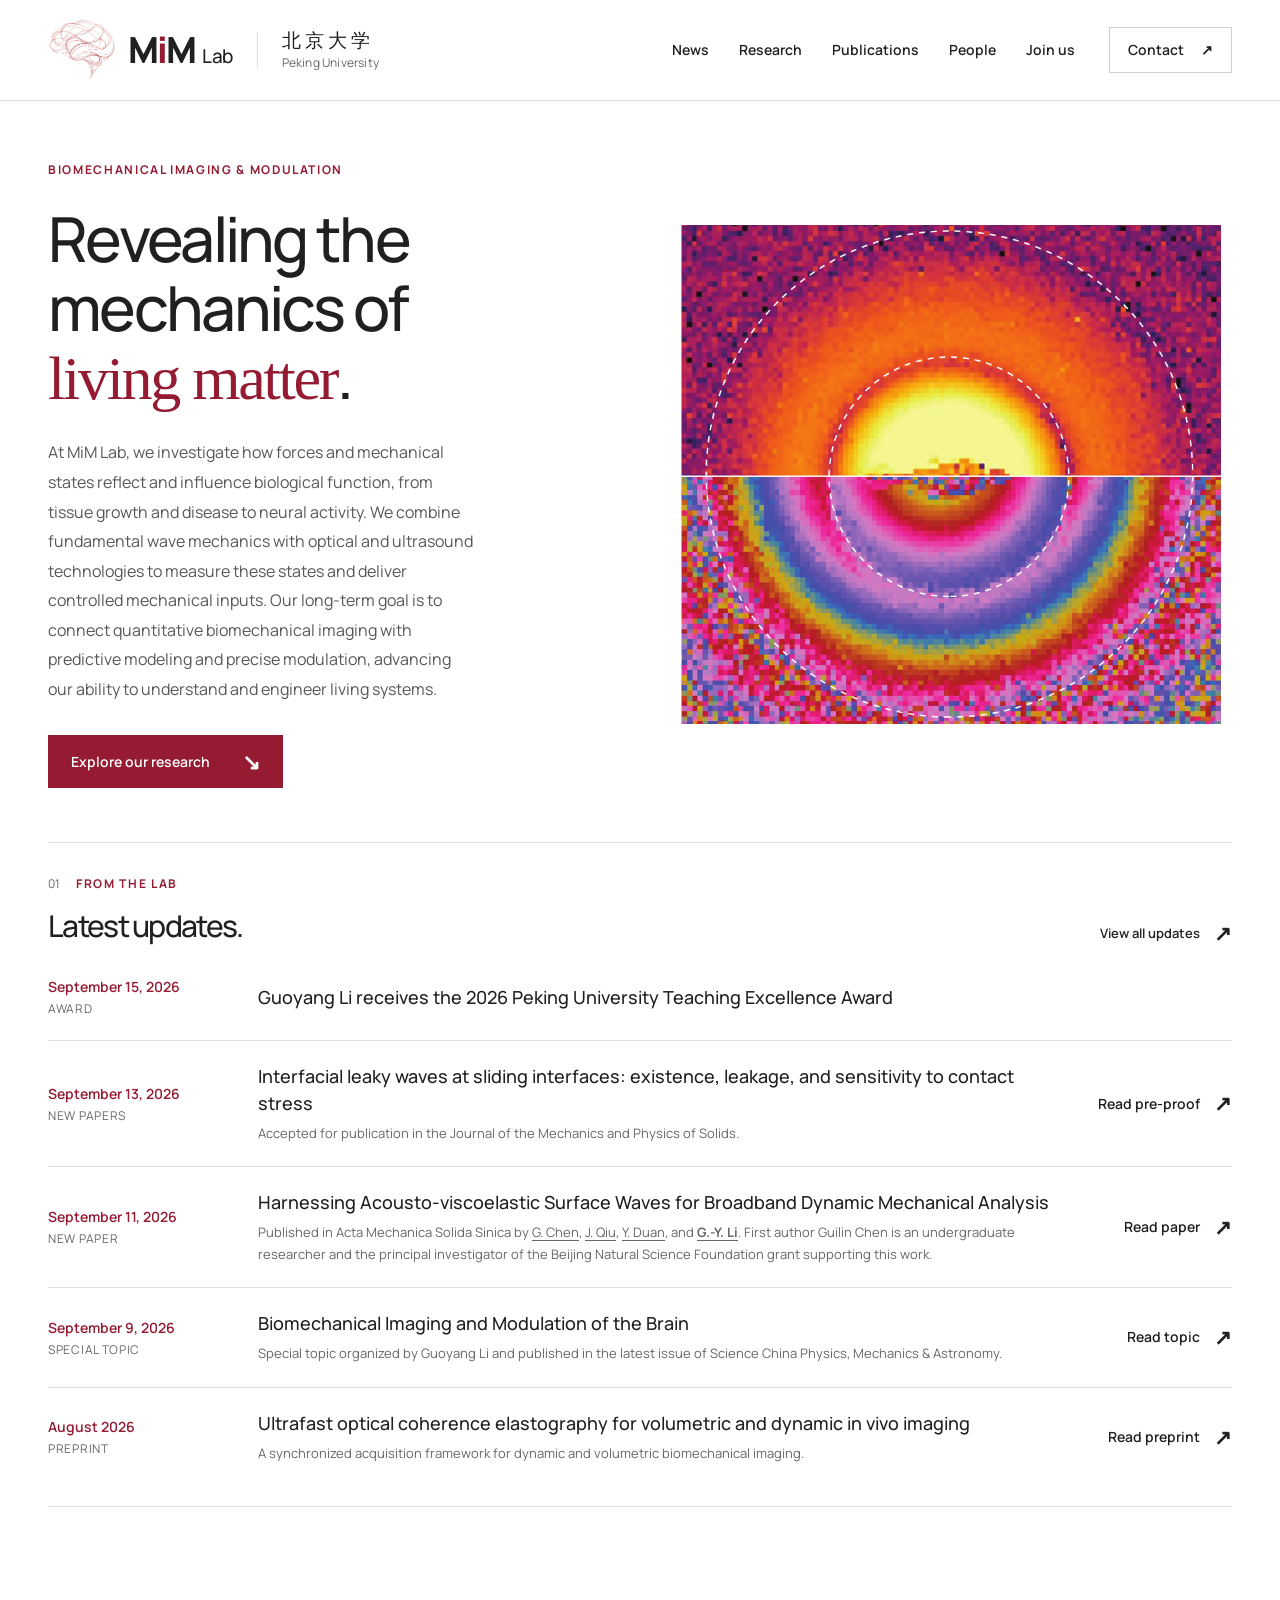
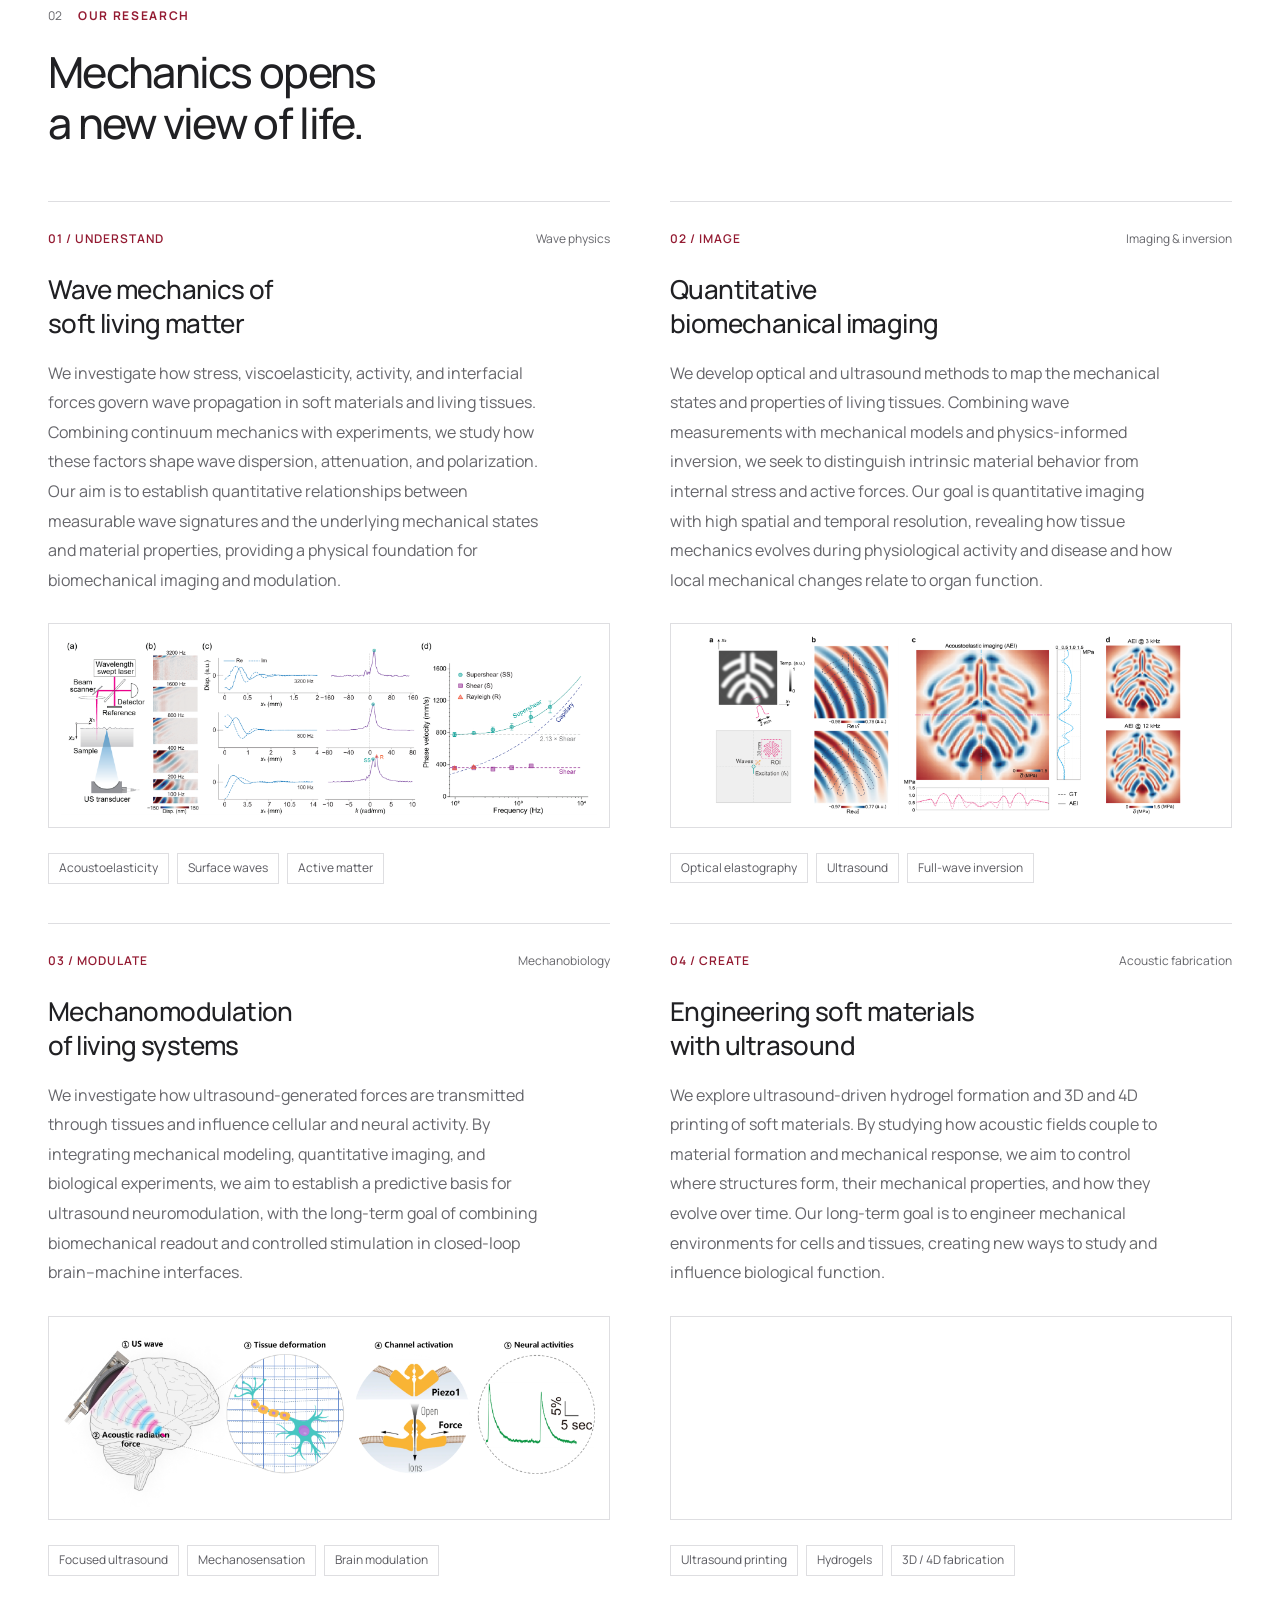
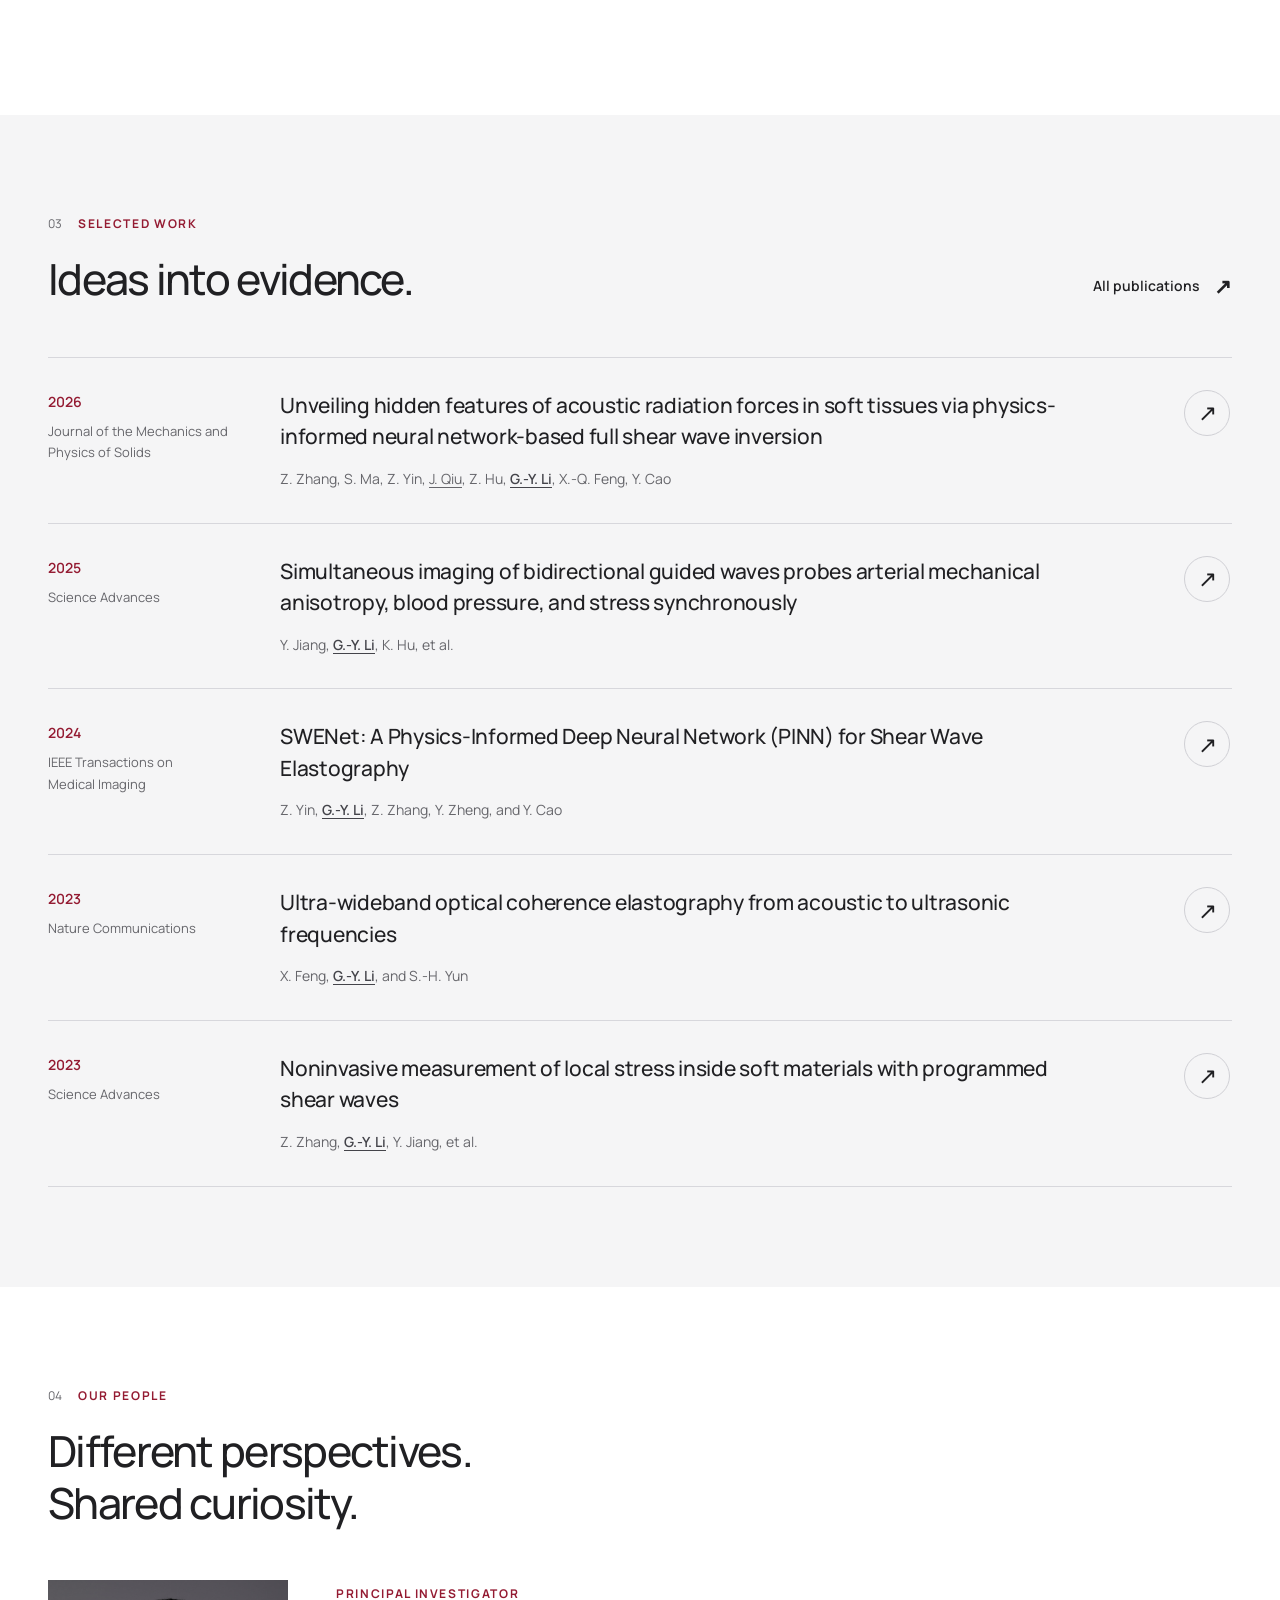
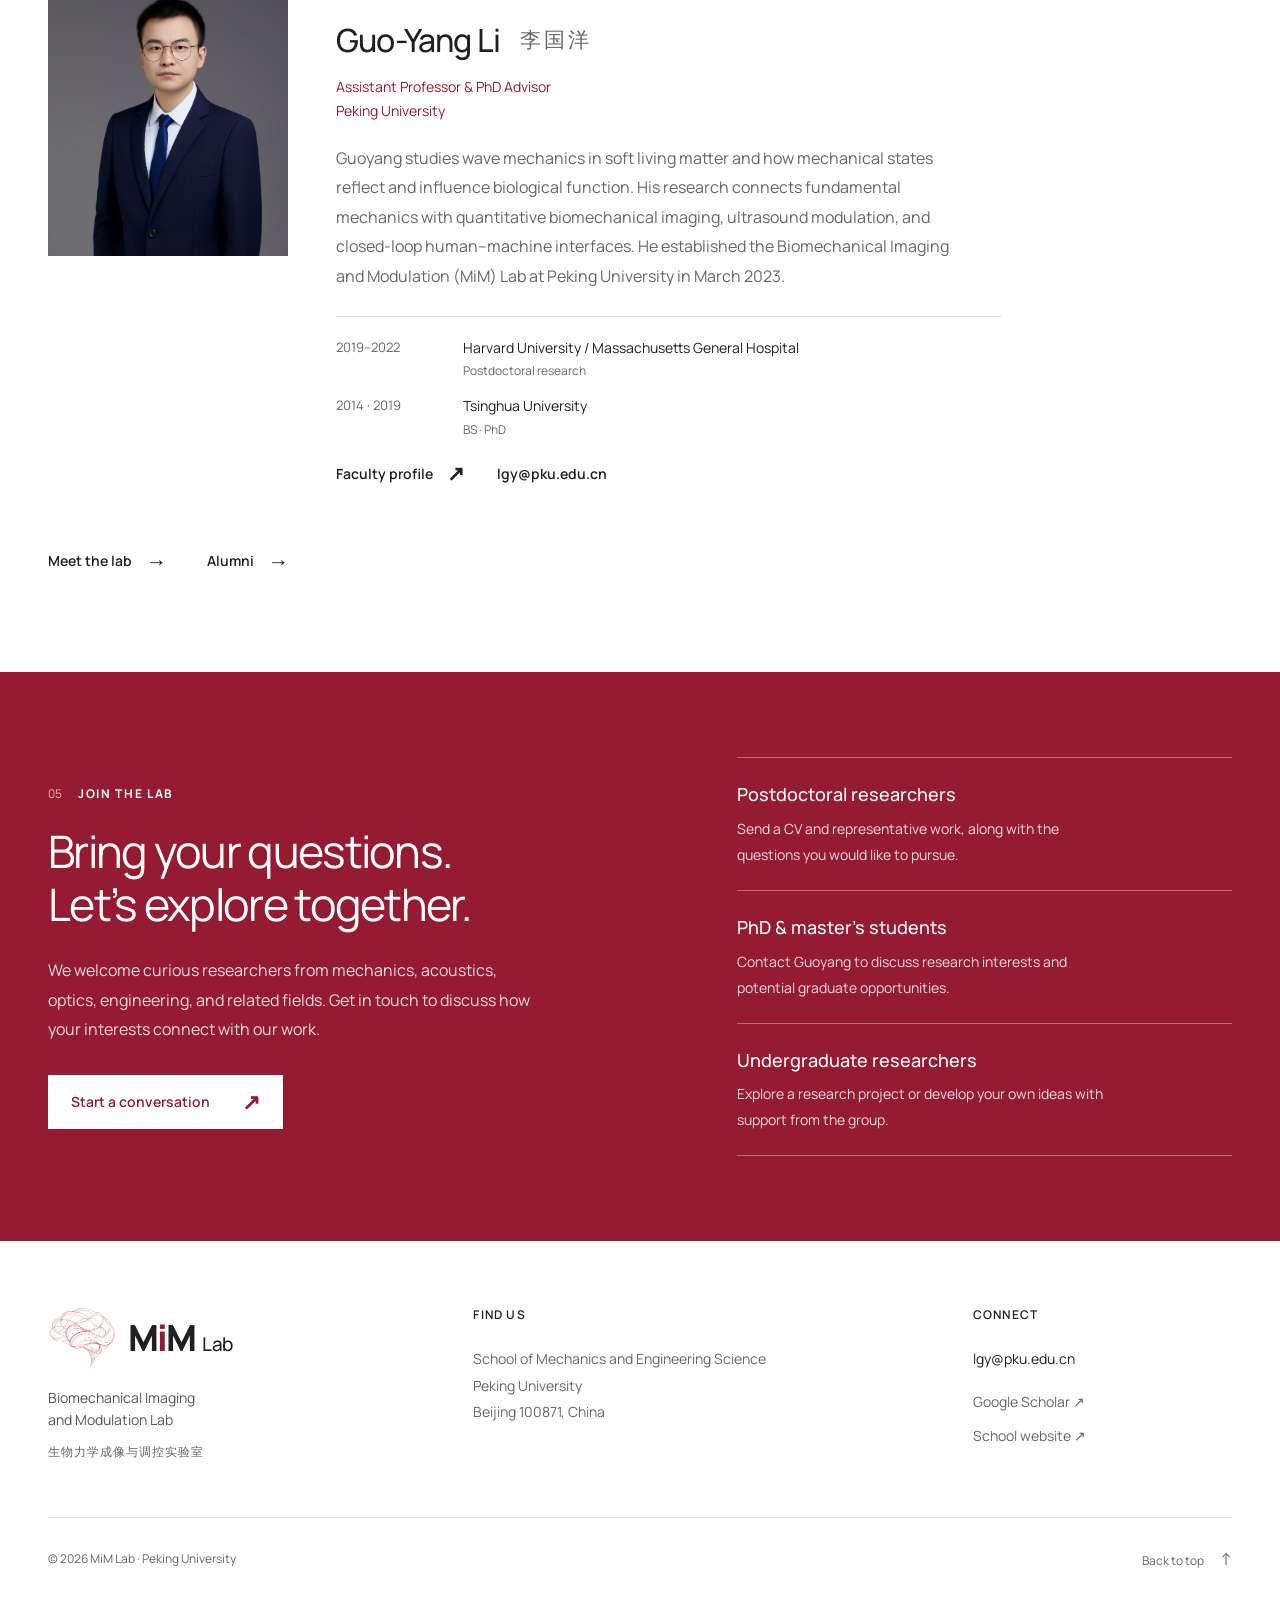
==== commit 0e250362: "Add files via upload" ====
--- a/index.html
+++ b/index.html
@@ -55,6 +55,10 @@
         </div>
         <ol class="news-list">
           <li class="news-item is-latest">
+            <div class="news-date"><span><time datetime="2026-09-15">September 15, 2026</time></span><span>Award</span></div>
+            <div class="news-body"><h3>Guoyang Li receives the 2026 Peking University Teaching Excellence Award</h3></div>
+          </li>
+          <li class="news-item">
             <div class="news-date"><span><time datetime="2026-09-13">September 13, 2026</time></span><span>New papers</span></div>
             <div class="news-body"><h3><a href="https://www.sciencedirect.com/science/article/abs/pii/S0022509626003558" target="_blank" rel="noopener noreferrer">Interfacial leaky waves at sliding interfaces: existence, leakage, and sensitivity to contact stress</a></h3><p>Accepted for publication in the Journal of the Mechanics and Physics of Solids.</p></div>
             <a class="text-link news-link" href="https://www.sciencedirect.com/science/article/abs/pii/S0022509626003558" target="_blank" rel="noopener noreferrer">Read pre-proof <span aria-hidden="true">↗</span></a>
@@ -73,11 +77,6 @@
             <div class="news-date"><span>August 2026</span><span>Preprint</span></div>
             <div class="news-body"><h3><a href="https://arxiv.org/abs/2608.19566" target="_blank" rel="noopener noreferrer">Ultrafast optical coherence elastography for volumetric and dynamic in vivo imaging</a></h3><p>A synchronized acquisition framework for dynamic and volumetric biomechanical imaging.</p></div>
             <a class="text-link news-link" href="https://arxiv.org/abs/2608.19566" target="_blank" rel="noopener noreferrer">Read preprint <span aria-hidden="true">↗</span></a>
-          </li>
-          <li class="news-item">
-            <div class="news-date"><span>2026</span><span>Featured paper</span></div>
-            <div class="news-body"><h3><a href="https://www.sciencedirect.com/science/article/pii/S0022509625003023" target="_blank" rel="noopener noreferrer">Unveiling hidden features of acoustic radiation forces in soft tissues via physics-informed neural network-based full shear wave inversion</a></h3><p>Physics-informed full-wave inversion for mapping acoustic radiation forces in soft tissues.</p></div>
-            <a class="text-link news-link" href="https://www.sciencedirect.com/science/article/pii/S0022509625003023" target="_blank" rel="noopener noreferrer">View paper <span aria-hidden="true">↗</span></a>
           </li>
         </ol>
       </section>
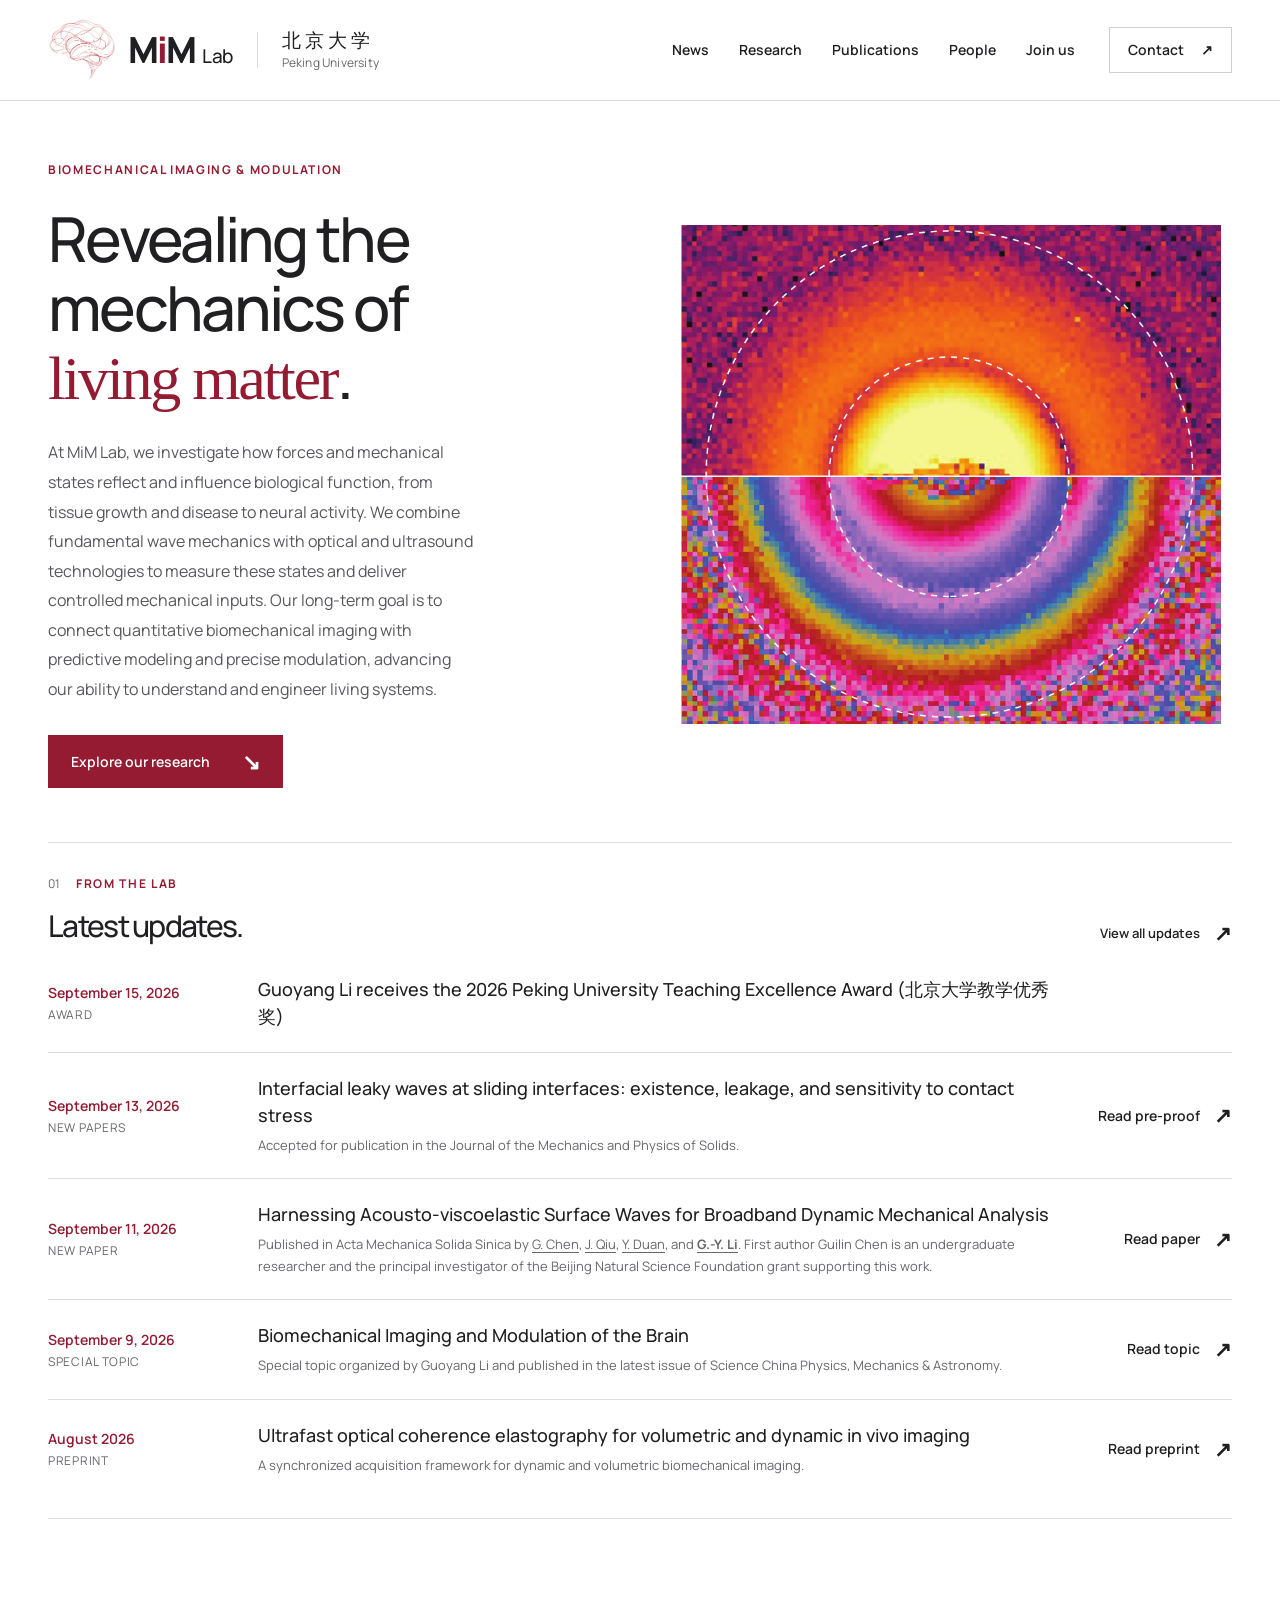
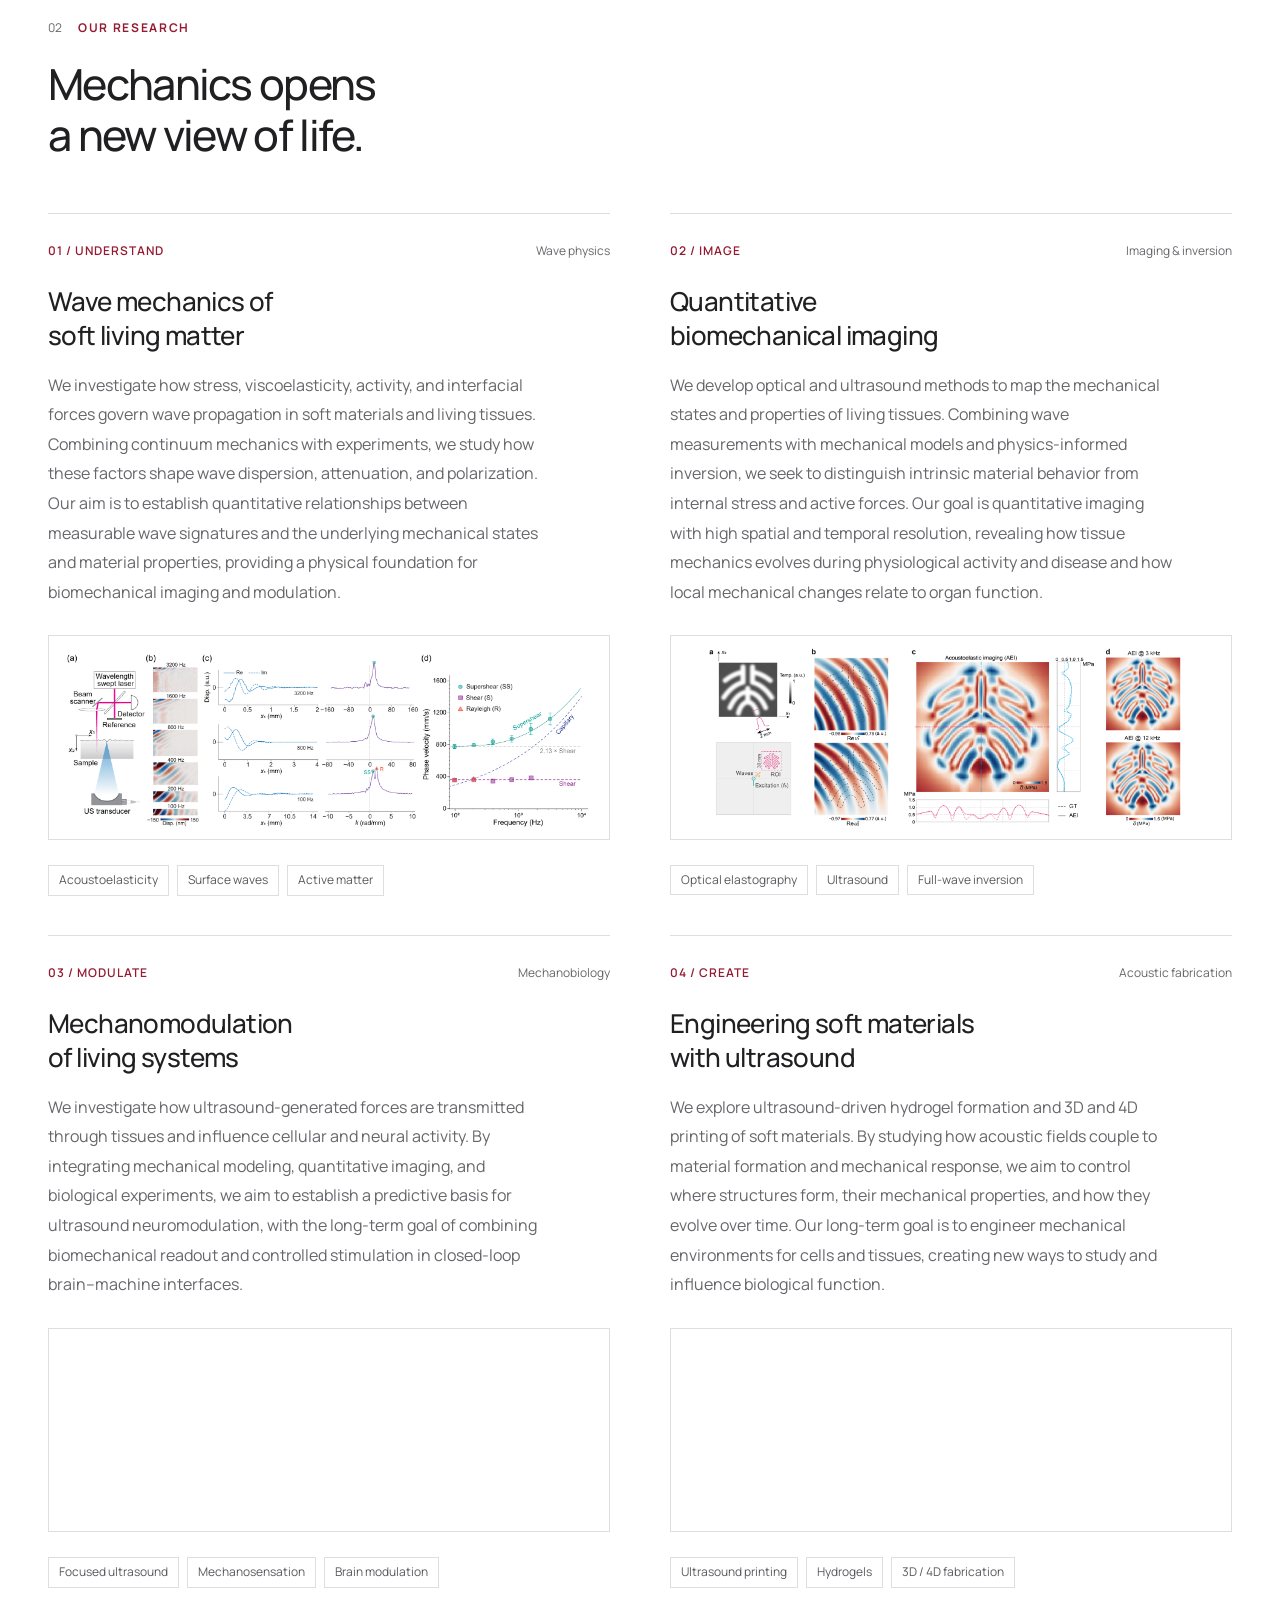
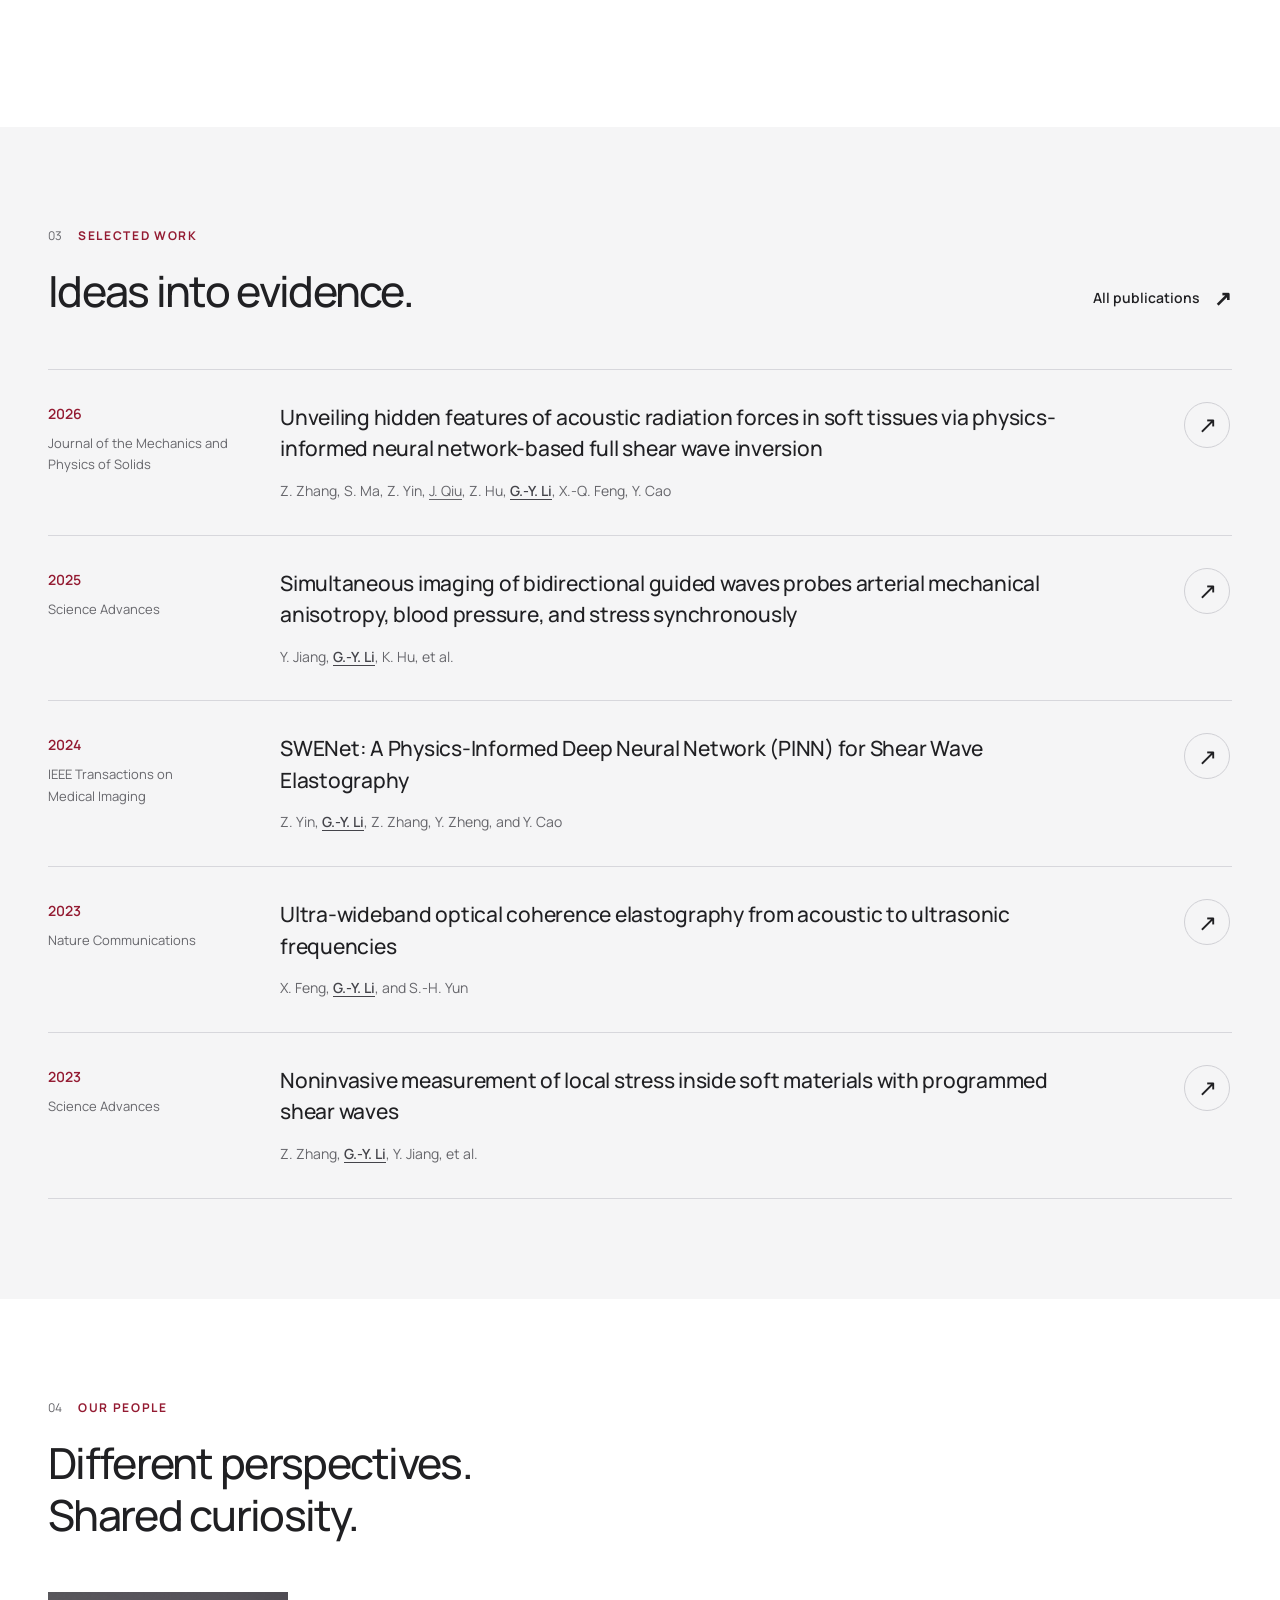
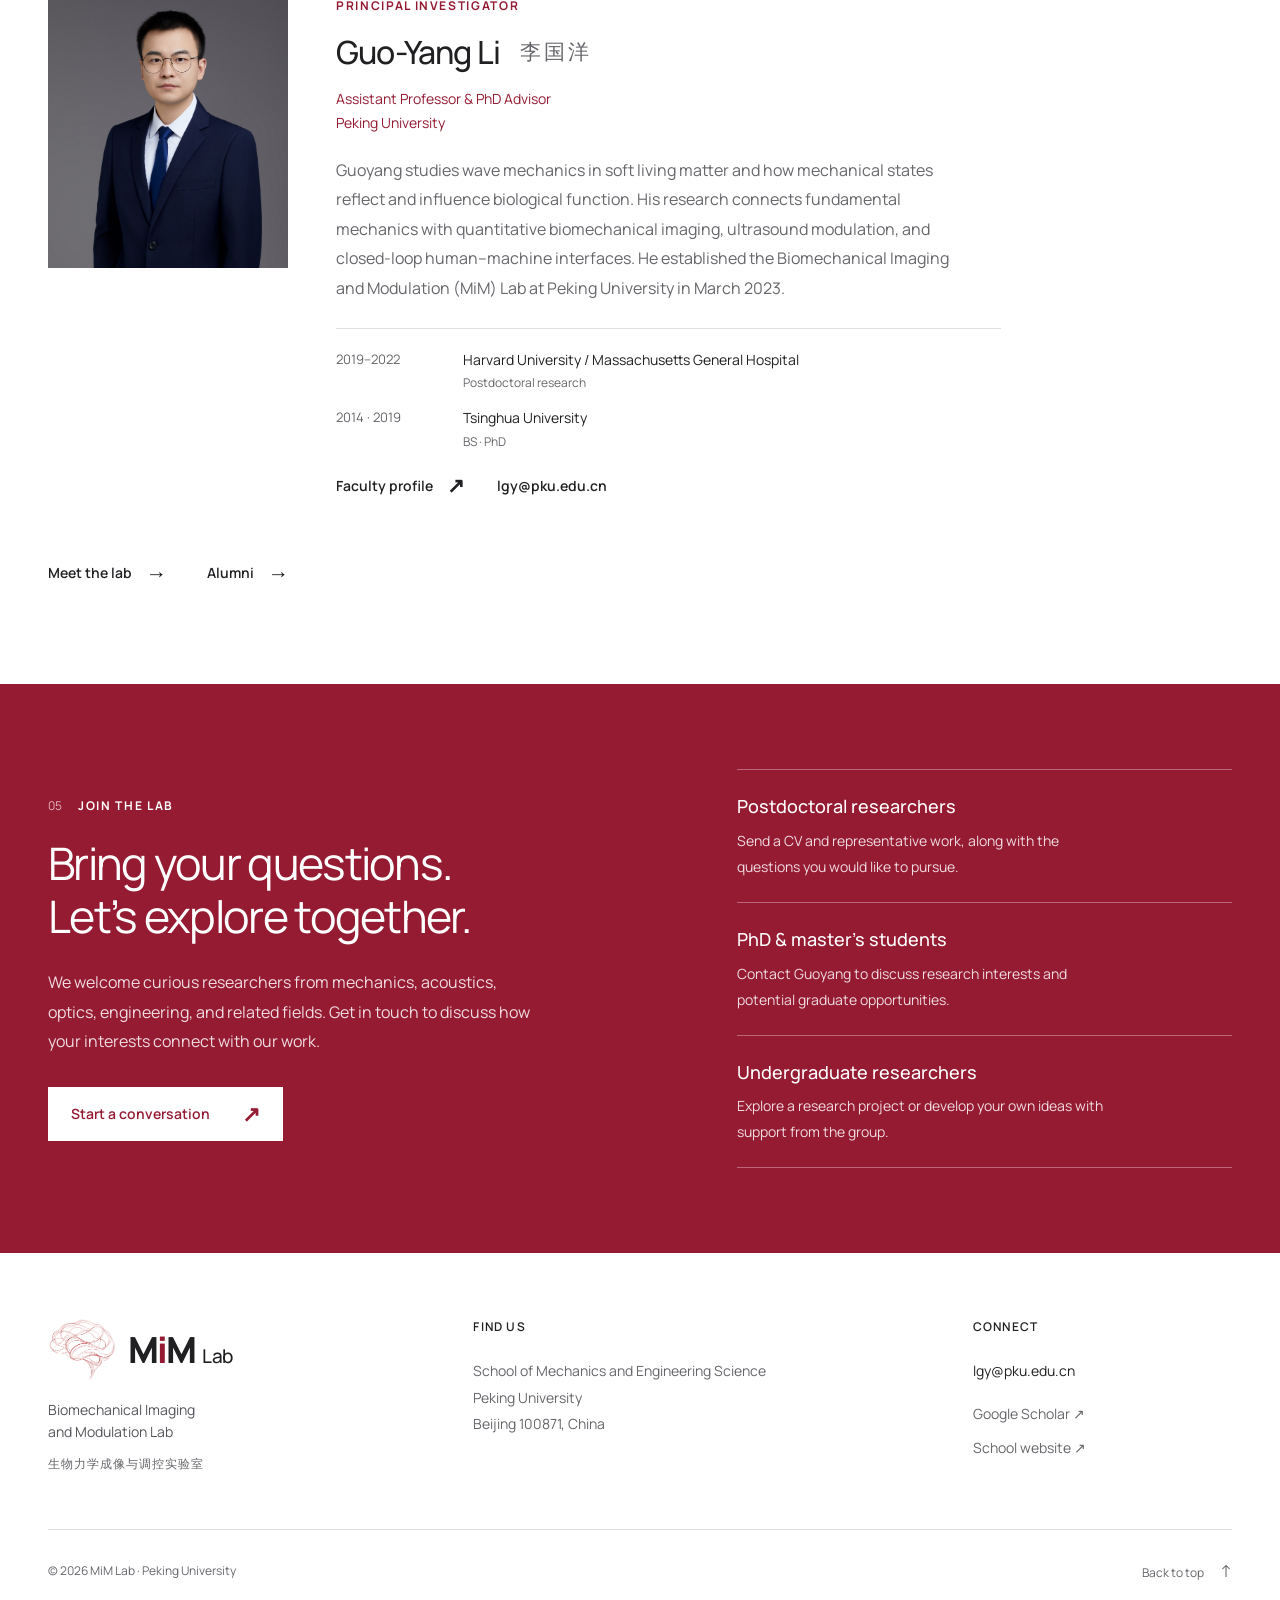
==== commit 37d6385b: "Update index.html" ====
--- a/index.html
+++ b/index.html
@@ -56,7 +56,7 @@
         <ol class="news-list">
           <li class="news-item is-latest">
             <div class="news-date"><span><time datetime="2026-09-15">September 15, 2026</time></span><span>Award</span></div>
-            <div class="news-body"><h3>Guoyang Li receives the 2026 Peking University Teaching Excellence Award</h3></div>
+            <div class="news-body"><h3>Guoyang Li receives the 2026 Peking University Teaching Excellence Award (北京大学教学优秀奖)</h3></div>
           </li>
           <li class="news-item">
             <div class="news-date"><span><time datetime="2026-09-13">September 13, 2026</time></span><span>New papers</span></div>
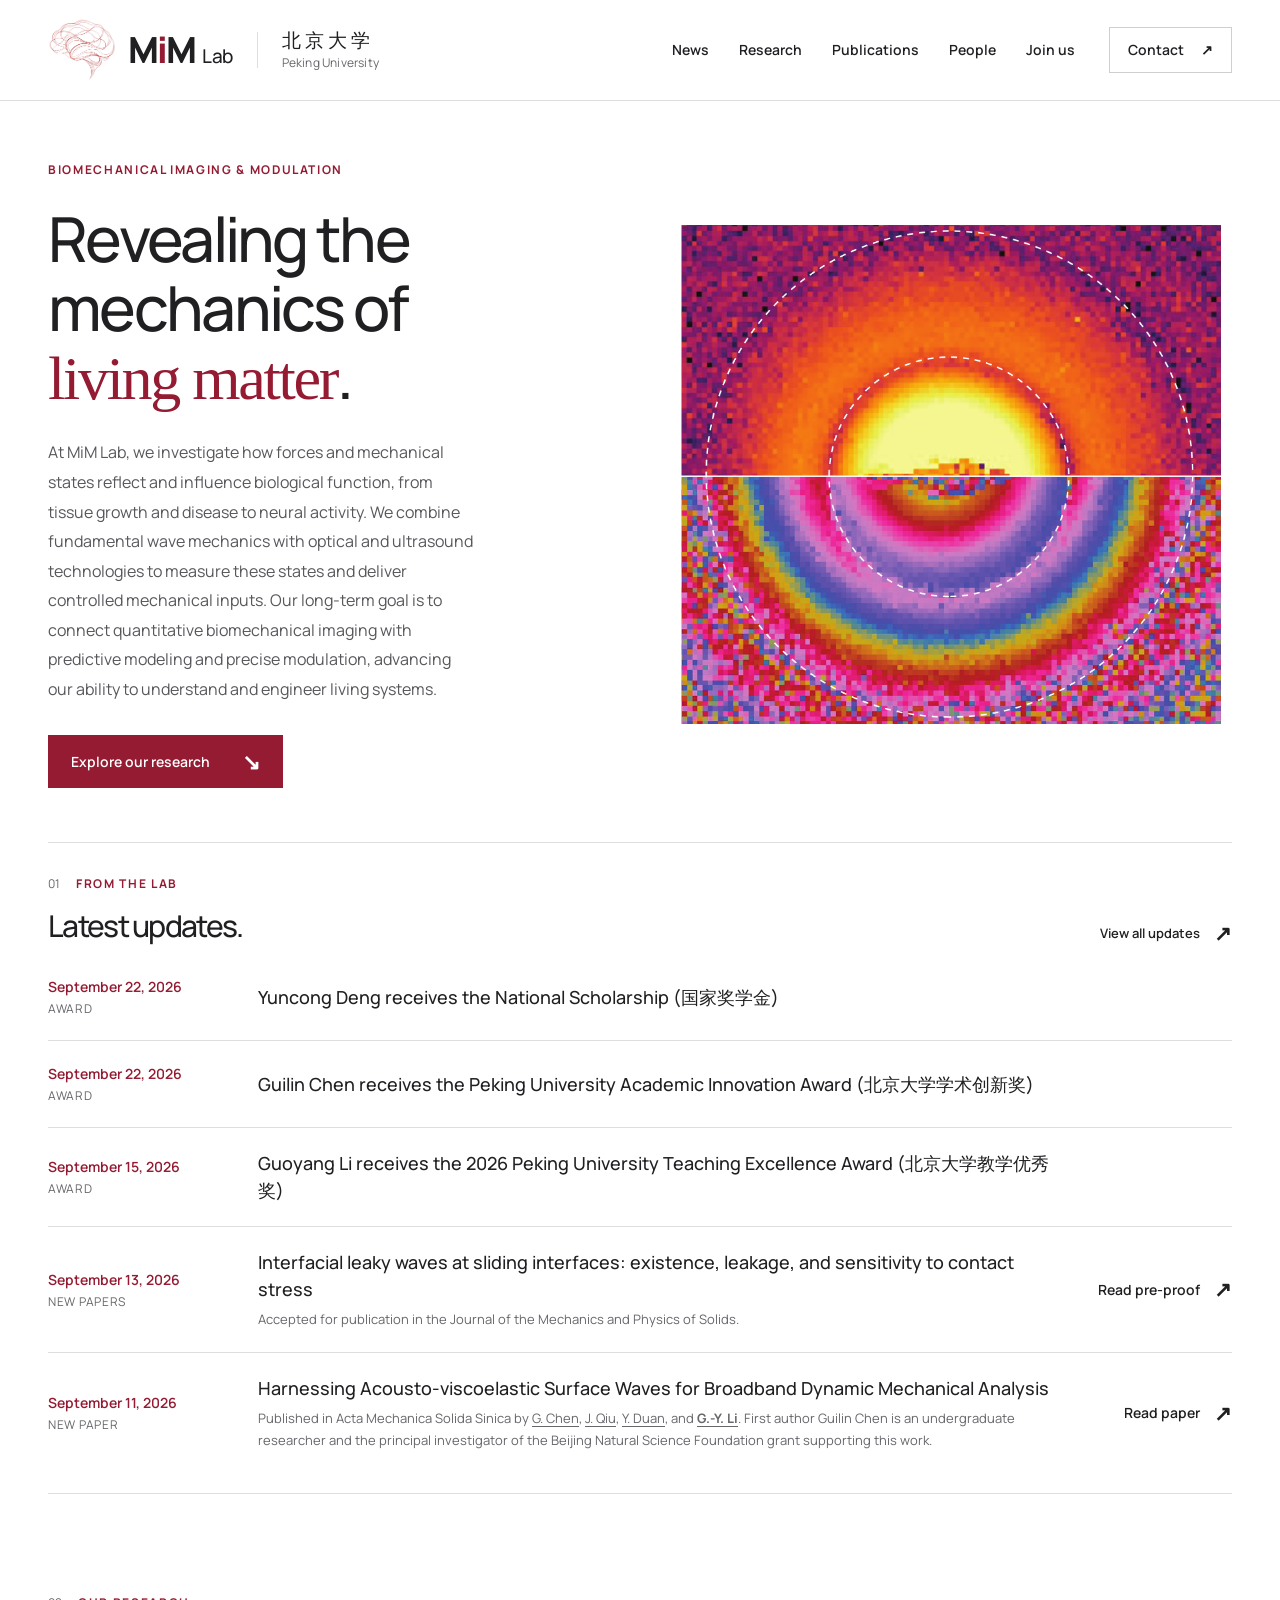
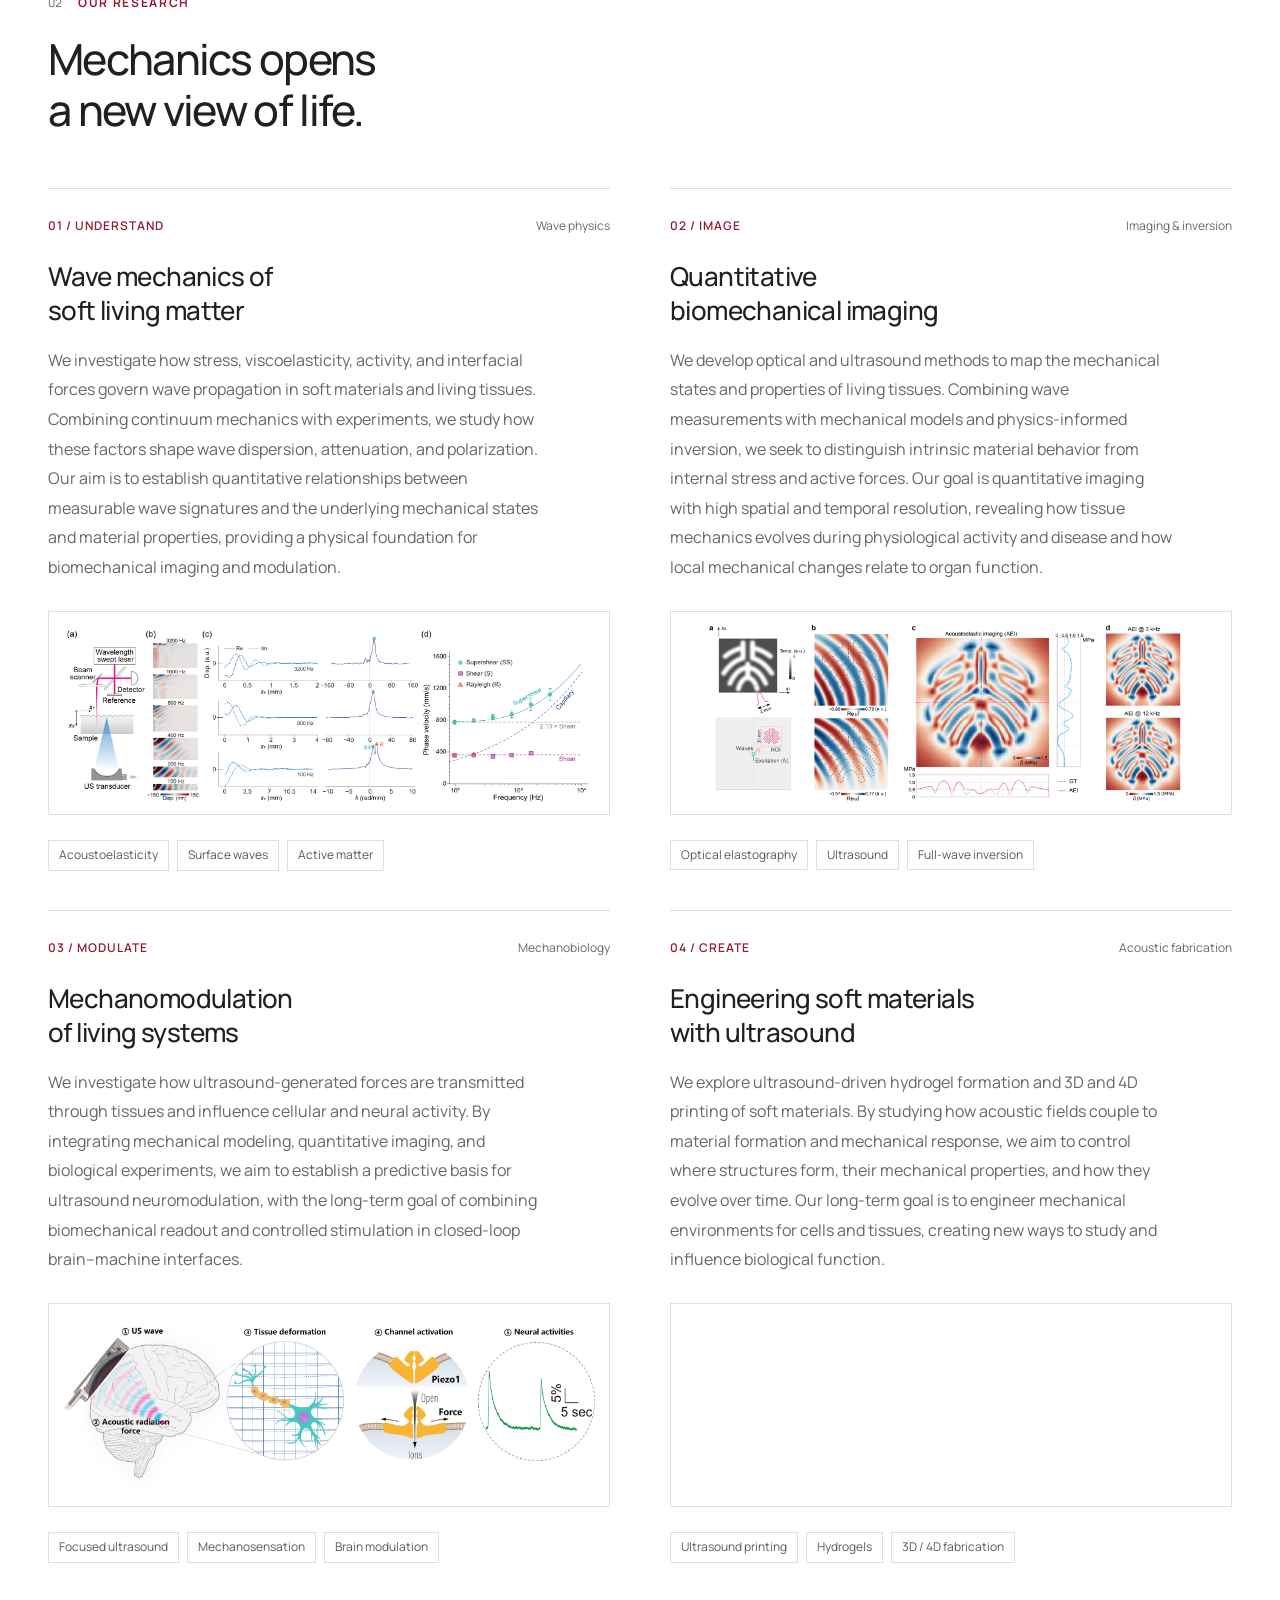
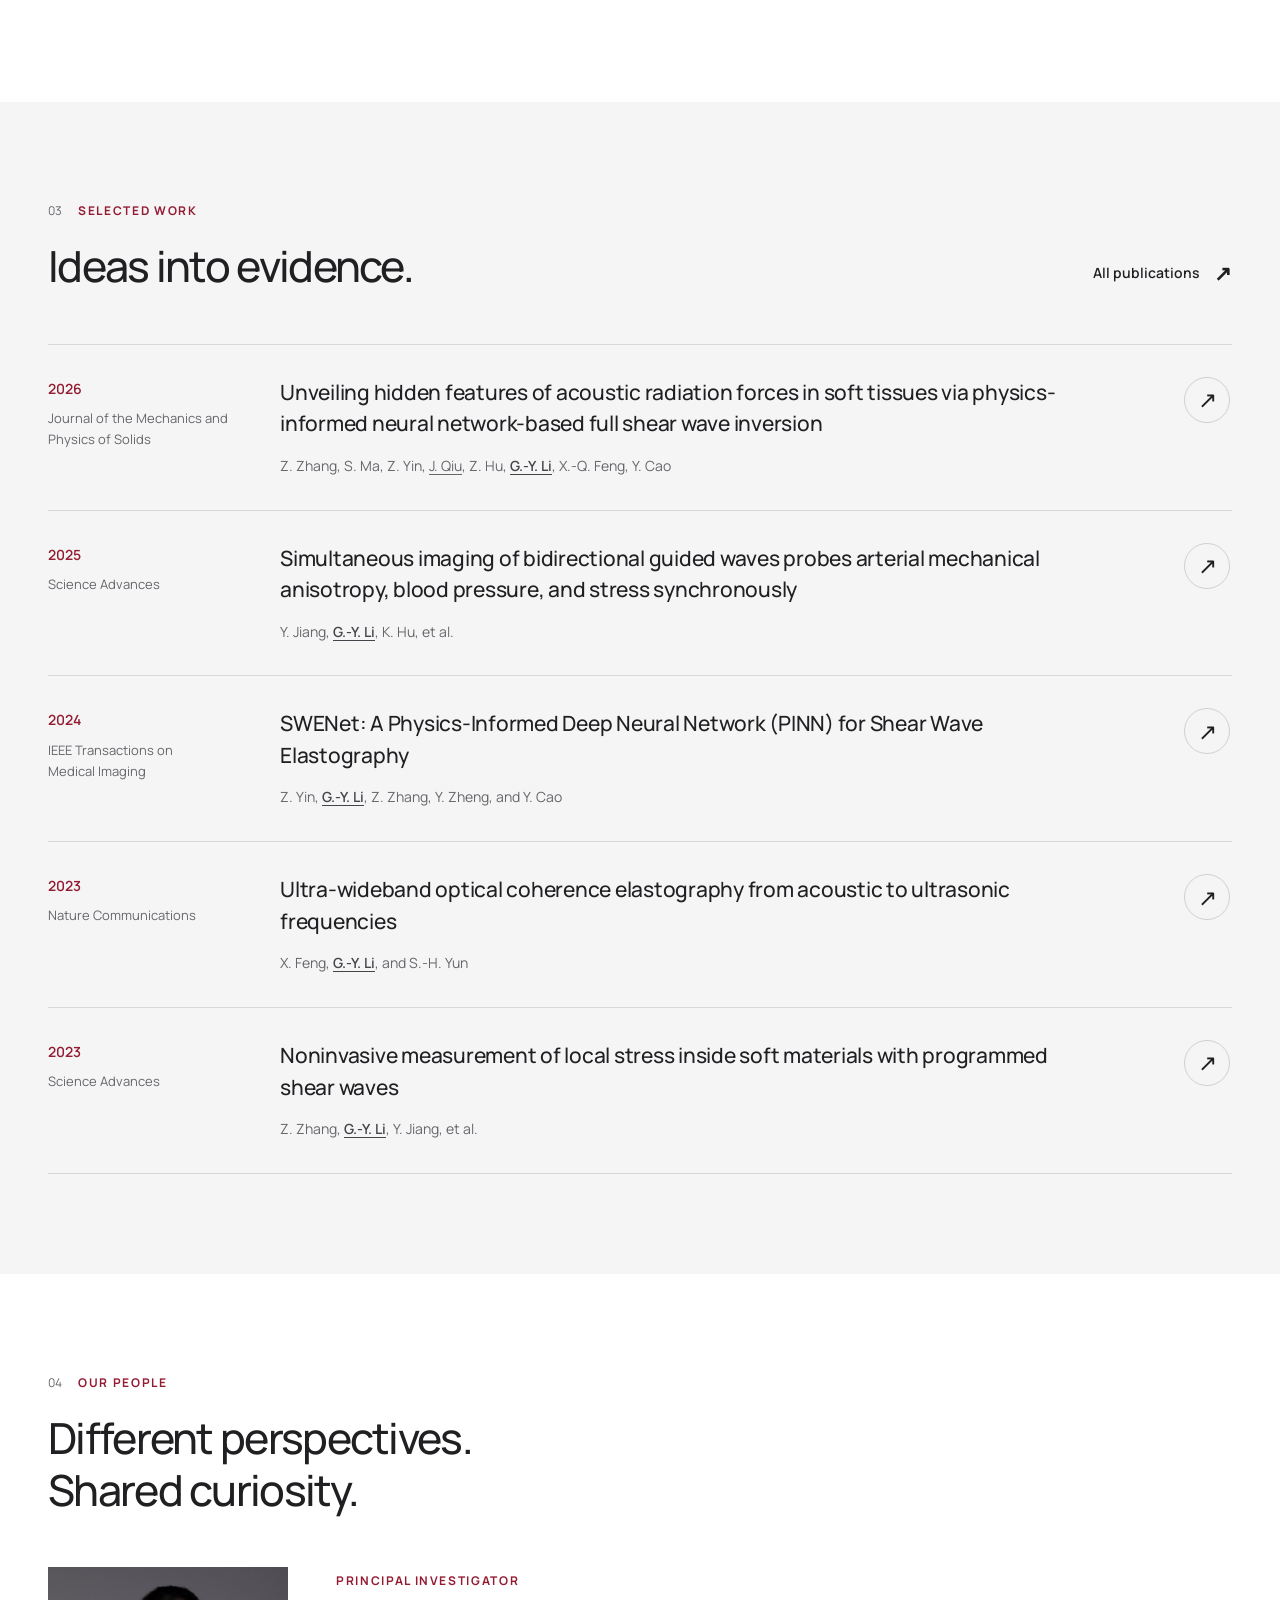
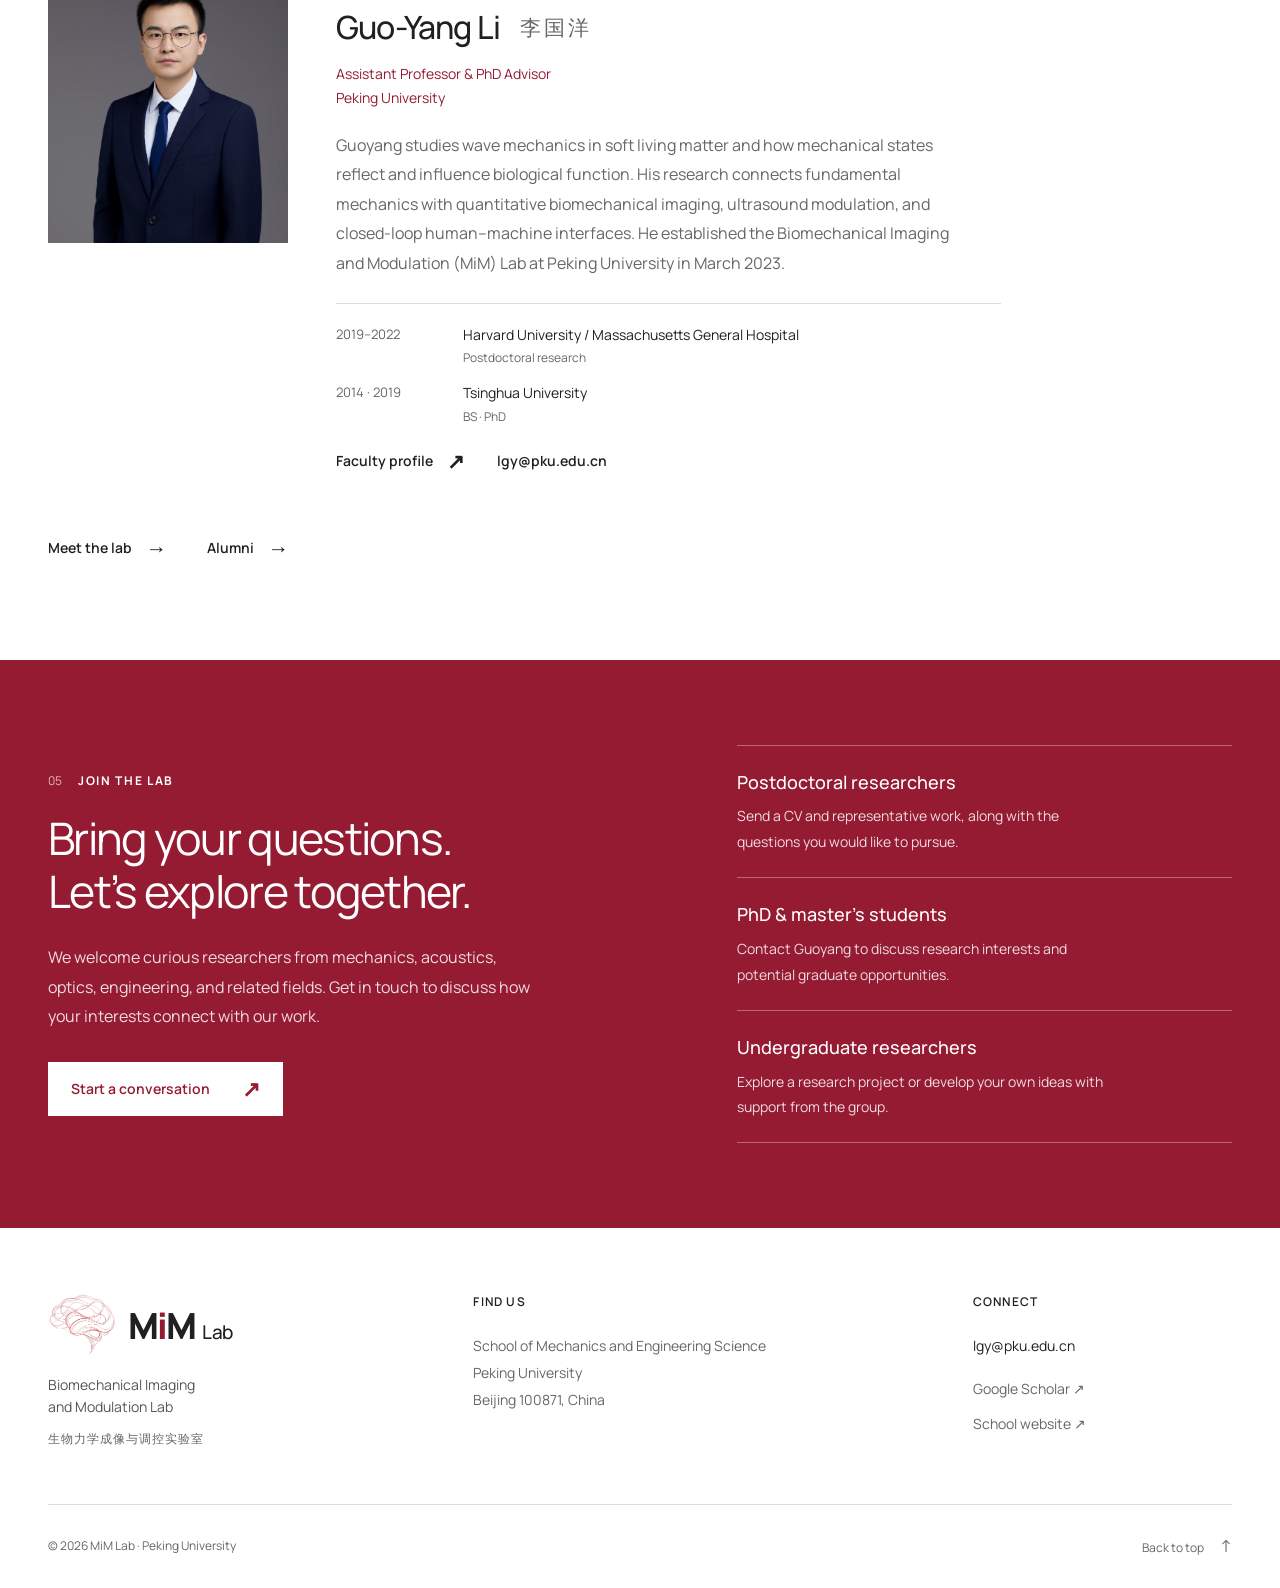
==== commit 6b044a3c: "Add files via upload" ====
--- a/index.html
+++ b/index.html
@@ -55,6 +55,14 @@
         </div>
         <ol class="news-list">
           <li class="news-item is-latest">
+            <div class="news-date"><span><time datetime="2026-09-22">September 22, 2026</time></span><span>Award</span></div>
+            <div class="news-body"><h3>Yuncong Deng receives the National Scholarship (国家奖学金)</h3></div>
+          </li>
+          <li class="news-item">
+            <div class="news-date"><span><time datetime="2026-09-22">September 22, 2026</time></span><span>Award</span></div>
+            <div class="news-body"><h3>Guilin Chen receives the Peking University Academic Innovation Award (北京大学学术创新奖)</h3></div>
+          </li>
+          <li class="news-item">
             <div class="news-date"><span><time datetime="2026-09-15">September 15, 2026</time></span><span>Award</span></div>
             <div class="news-body"><h3>Guoyang Li receives the 2026 Peking University Teaching Excellence Award (北京大学教学优秀奖)</h3></div>
           </li>
@@ -67,16 +75,6 @@
             <div class="news-date"><span><time datetime="2026-09-11">September 11, 2026</time></span><span>New paper</span></div>
             <div class="news-body"><h3><a href="https://scholar.google.com/citations?view_op=view_citation&amp;hl=en&amp;user=QtkQ_qQAAAAJ&amp;sortby=pubdate&amp;citation_for_view=QtkQ_qQAAAAJ:4fKUyHm3Qg0C" target="_blank" rel="noopener noreferrer">Harnessing Acousto-viscoelastic Surface Waves for Broadband Dynamic Mechanical Analysis</a></h3><p>Published in Acta Mechanica Solida Sinica by <span class="lab-author" title="Guilin Chen">G. Chen</span>, <span class="lab-author" title="Jing Qiu">J. Qiu</span>, <span class="lab-author" title="Yiwei Duan">Y. Duan</span>, and <strong><span class="lab-author" title="Guo-Yang Li">G.-Y. Li</span></strong>. First author Guilin Chen is an undergraduate researcher and the principal investigator of the Beijing Natural Science Foundation grant supporting this work.</p></div>
             <a class="text-link news-link" href="https://scholar.google.com/citations?view_op=view_citation&amp;hl=en&amp;user=QtkQ_qQAAAAJ&amp;sortby=pubdate&amp;citation_for_view=QtkQ_qQAAAAJ:4fKUyHm3Qg0C" target="_blank" rel="noopener noreferrer">Read paper <span aria-hidden="true">↗</span></a>
-          </li>
-          <li class="news-item">
-            <div class="news-date"><span><time datetime="2026-09-09">September 9, 2026</time></span><span>Special topic</span></div>
-            <div class="news-body"><h3><a href="https://link.springer.com/article/10.1007/s11433-026-3108-4" target="_blank" rel="noopener noreferrer">Biomechanical Imaging and Modulation of the Brain</a></h3><p>Special topic organized by Guoyang Li and published in the latest issue of Science China Physics, Mechanics &amp; Astronomy.</p></div>
-            <a class="text-link news-link" href="https://link.springer.com/article/10.1007/s11433-026-3108-4" target="_blank" rel="noopener noreferrer">Read topic <span aria-hidden="true">↗</span></a>
-          </li>
-          <li class="news-item">
-            <div class="news-date"><span>August 2026</span><span>Preprint</span></div>
-            <div class="news-body"><h3><a href="https://arxiv.org/abs/2608.19566" target="_blank" rel="noopener noreferrer">Ultrafast optical coherence elastography for volumetric and dynamic in vivo imaging</a></h3><p>A synchronized acquisition framework for dynamic and volumetric biomechanical imaging.</p></div>
-            <a class="text-link news-link" href="https://arxiv.org/abs/2608.19566" target="_blank" rel="noopener noreferrer">Read preprint <span aria-hidden="true">↗</span></a>
           </li>
         </ol>
       </section>
